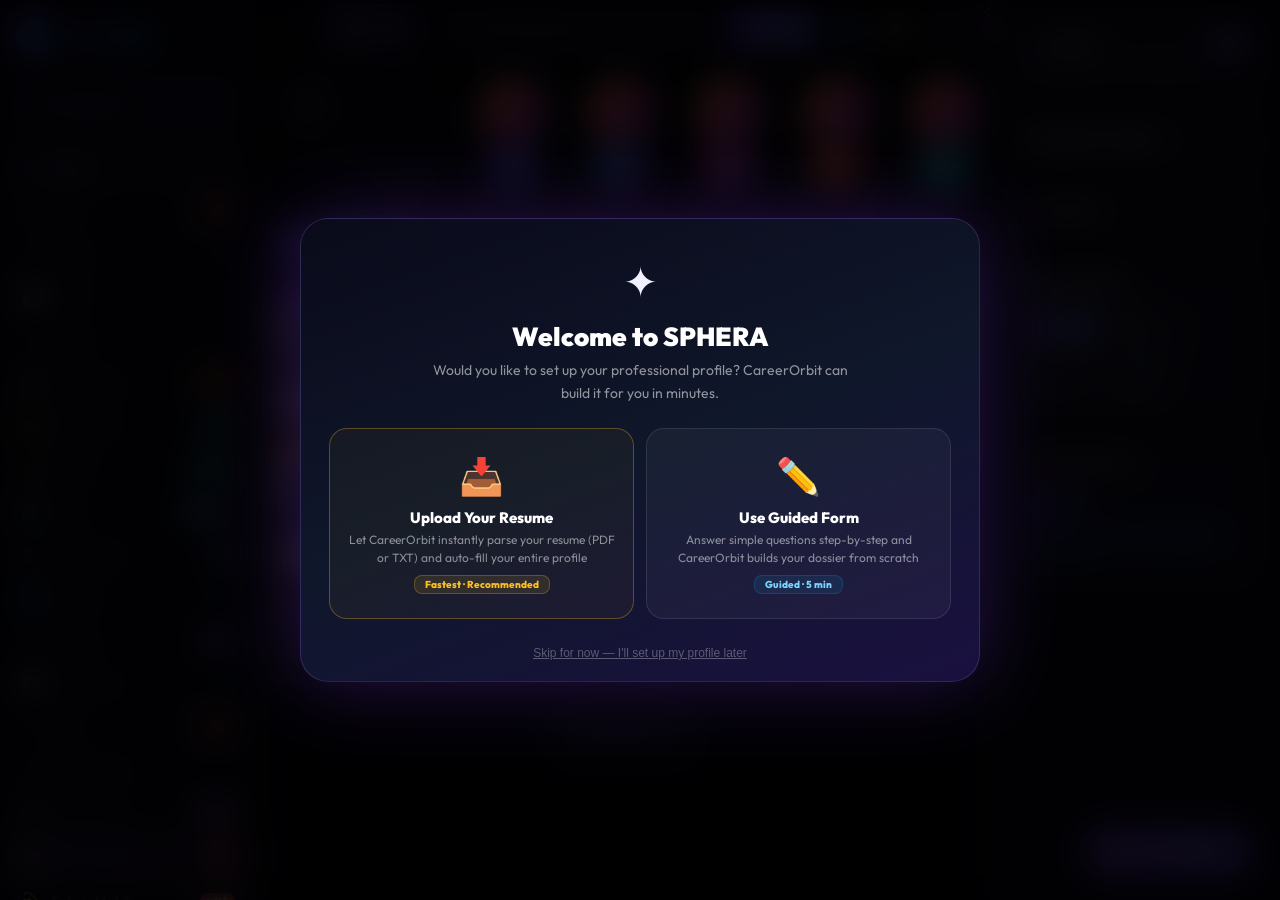
==== index.html @ 0cadcede "Initial commit: Sphera frontend (HTML/CSS/JS platform)" ====
<!DOCTYPE html>
<html lang="en">

<head>
  <meta charset="UTF-8" />
  <meta name="viewport" content="width=device-width,initial-scale=1.0,viewport-fit=cover" />
  <title>SPHERA — Your Universe of Connection</title>
  <meta name="description"
    content="SPHERA combines LinkedIn, Instagram, X, Facebook and TikTok into one premium social universe. Post. Connect. Pulse." />
  <meta name="theme-color" content="#6d28d9" />
  <meta name="apple-mobile-web-app-capable" content="yes" />
  <meta name="apple-mobile-web-app-status-bar-style" content="black-translucent" />
  <meta name="apple-mobile-web-app-title" content="SPHERA" />
  <link rel="manifest" href="manifest.json" />
  <link rel="preconnect" href="https://fonts.googleapis.com" />
  <link rel="preconnect" href="https://fonts.gstatic.com" crossorigin />
  <link href="https://fonts.googleapis.com/css2?family=Outfit:wght@300;400;500;600;700;800;900&display=swap"
    rel="stylesheet" />
  <link rel="stylesheet" href="style.css?v=45" />
  <!-- PDF.js for resume parsing -->
  <script src="https://cdnjs.cloudflare.com/ajax/libs/pdf.js/3.11.174/pdf.min.js"></script>
</head>

<body>

  <!-- ══════════════════════════════════════════════════════════
     FIRST-LOGIN ONBOARDING PROMPT
     Shown once to new users — asks if they want to create profile
  ══════════════════════════════════════════════════════════ -->
  <div id="obOverlay" style="display:none">
    <div class="ob-modal">
      <div class="ob-hero">
        <div class="ob-logo">✦</div>
        <div class="ob-title">Welcome to SPHERA</div>
        <div class="ob-sub">Would you like to set up your professional profile? CareerOrbit can build it for you in
          minutes.</div>
      </div>
      <div class="ob-choices">
        <!-- Option A: Upload Resume -->
        <div class="ob-choice-card featured" onclick="obChooseUpload()">
          <div class="ob-choice-icon">📥</div>
          <div class="ob-choice-title">Upload Your Resume</div>
          <div class="ob-choice-sub">Let CareerOrbit instantly parse your resume (PDF or TXT) and auto-fill your entire
            profile</div>
          <div class="ob-choice-tag"
            style="background:rgba(251,191,36,.1);color:#fbbf24;border:1px solid rgba(251,191,36,.25)">Fastest ·
            Recommended</div>
        </div>
        <!-- Option B: Fill Form -->
        <div class="ob-choice-card" onclick="obChooseForm()">
          <div class="ob-choice-icon">✏️</div>
          <div class="ob-choice-title">Use Guided Form</div>
          <div class="ob-choice-sub">Answer simple questions step-by-step and CareerOrbit builds your dossier from
            scratch</div>
          <div class="ob-choice-tag"
            style="background:rgba(14,165,233,.1);color:#7dd3fc;border:1px solid rgba(14,165,233,.2)">Guided · 5 min
          </div>
        </div>
      </div>
      <div class="ob-skip">
        <button class="ob-skip-btn" onclick="obSkip()">Skip for now — I'll set up my profile later</button>
      </div>
    </div>
  </div>

  <!-- ══════════════════════════════════════════════════════════
     CAREERORBIT PROFILE BUILDER WIZARD  (6-step guided form)
  ══════════════════════════════════════════════════════════ -->
  <div id="pbwOverlay" class="sp-overlay" onclick="if(event.target===this)closePBW()" style="display:none"></div>
  <div id="pbwModal" class="w6-modal pbw-modal" style="display:none">
    <div class="sp-header">
      <div class="sp-header-left">
        <span class="sp-logo">✦ CareerOrbit Profile Builder</span>
      </div>
      <button class="ql-close" onclick="confirmClosePBW()">✕</button>
    </div>

    <!-- Progress Bar -->
    <div class="pbw-step-bar" id="pbwStepBar">
      <div class="pbw-step-dot active" id="pbwDot0">1</div>
      <div class="pbw-connector" id="pbwCon0"></div>
      <div class="pbw-step-dot" id="pbwDot1">2</div>
      <div class="pbw-connector" id="pbwCon1"></div>
      <div class="pbw-step-dot" id="pbwDot2">3</div>
      <div class="pbw-connector" id="pbwCon2"></div>
      <div class="pbw-step-dot" id="pbwDot3">4</div>
      <div class="pbw-connector" id="pbwCon3"></div>
      <div class="pbw-step-dot" id="pbwDot4">5</div>
      <div class="pbw-connector" id="pbwCon4"></div>
      <div class="pbw-step-dot" id="pbwDot5">6</div>
    </div>

    <div class="sp-body pbw-body">

      <!-- ─ STEP 1: Identity ─ -->
      <div class="pbw-page active-pbw" id="pbwPage0">
        <div class="pbw-page-title">👤 Who are you?</div>
        <div class="pbw-page-sub">Let's start with the basics. This will become the top of your Sphera Dossier.</div>
        <div class="w6-form-group"><label>Full Name *</label><input class="w6-input" id="pbw_name"
            placeholder="e.g. Kwesi Asiedu" /></div>
        <div class="w6-form-group"><label>Professional Headline *</label><input class="w6-input" id="pbw_headline"
            placeholder="e.g. Senior Information Systems Security Engineer" /></div>
        <div class="w6-form-group"><label>Current Employer / Organisation</label><input class="w6-input"
            id="pbw_employer" placeholder="e.g. Open Systems Technology (OST)" /></div>
        <div style="display:grid;grid-template-columns:1fr 1fr;gap:10px">
          <div class="w6-form-group"><label>City, State</label><input class="w6-input" id="pbw_location"
              placeholder="e.g. Laurel, MD" /></div>
          <div class="w6-form-group"><label>Country</label><input class="w6-input" id="pbw_country"
              placeholder="e.g. United States" value="United States" /></div>
        </div>
        <div class="w6-form-group"><label>Security Clearance (if applicable)</label>
          <select class="w6-select" id="pbw_clearance">
            <option value="">None / Not Applicable</option>
            <option value="Public Trust">Public Trust</option>
            <option value="Secret">Secret</option>
            <option value="Top Secret">Top Secret</option>
            <option value="Top Secret / SCI">Top Secret / SCI</option>
            <option value="TS/SCI with Poly">TS/SCI with Full Scope Polygraph</option>
            <option value="TS/SCI Active Poly">TS/SCI Active Polygraph</option>
          </select>
        </div>
        <div class="w6-form-group"><label>Open to Work?</label>
          <div style="display:flex;gap:10px;flex-wrap:wrap;margin-top:4px" id="pbwOTWRow">
            <button class="bio-tone-btn active-tone" onclick="togglePBWOTW(this,true)">✔ Yes — Open to Work</button>
            <button class="bio-tone-btn" onclick="togglePBWOTW(this,false)">Not currently looking</button>
          </div>
        </div>
        <div class="w6-form-group" id="pbwOTWRoles" style="display:block">
          <label>Target Roles (comma-separated)</label>
          <input class="w6-input" id="pbw_otw_roles" placeholder="e.g. ISSE, Penetration Tester, Cloud Architect" />
        </div>
      </div>

      <!-- ─ STEP 2: About / Bio ─ -->
      <div class="pbw-page" id="pbwPage1">
        <div class="pbw-page-title">📝 About You</div>
        <div class="pbw-page-sub">Write a short professional summary. Don't worry — CareerOrbit can generate one for you
          too.</div>
        <div class="w6-form-group">
          <label>Professional Summary</label>
          <textarea class="w6-textarea" id="pbw_bio" rows="6"
            placeholder="Describe your background, expertise, and what makes you unique as a professional..."></textarea>
        </div>
        <button class="sd-prem-btn" onclick="pbwAutoGenerateBio()" style="margin-bottom:16px">✨ Auto-Generate Summary
          for Me</button>
        <div class="w6-form-group"><label>LinkedIn Profile URL (optional)</label><input class="w6-input"
            id="pbw_linkedin" placeholder="https://linkedin.com/in/your-profile" /></div>
        <div class="w6-form-group"><label>Personal / Portfolio Website (optional)</label><input class="w6-input"
            id="pbw_website" placeholder="https://yoursite.com" /></div>
      </div>

      <!-- ─ STEP 3: Experience ─ -->
      <div class="pbw-page" id="pbwPage2">
        <div class="pbw-page-title">🏛 Work Experience</div>
        <div class="pbw-page-sub">Add your most recent positions. You can add more from your profile later.</div>
        <div class="pbw-item-list" id="pbwExpItems"></div>
        <button class="pbw-add-item-btn" onclick="pbwAddExpItem()">＋ Add Position</button>
      </div>

      <!-- ─ STEP 4: Education ─ -->
      <div class="pbw-page" id="pbwPage3">
        <div class="pbw-page-title">🎓 Education</div>
        <div class="pbw-page-sub">Add your academic credentials.</div>
        <div class="pbw-item-list" id="pbwEduItems"></div>
        <button class="pbw-add-item-btn" onclick="pbwAddEduItem()">＋ Add Education</button>
      </div>

      <!-- ─ STEP 5: Certifications & Skills ─ -->
      <div class="pbw-page" id="pbwPage4">
        <div class="pbw-page-title">🏅 Certifications &amp; Skills</div>
        <div class="pbw-page-sub">Add your professional certifications and key skills.</div>
        <div class="w6-form-group">
          <label>Certifications (one per line)</label>
          <textarea class="w6-textarea" id="pbw_certs" rows="4"
            placeholder="CISSP&#10;OSCP&#10;AWS Certified Solutions Architect&#10;CompTIA Security+"></textarea>
        </div>
        <div class="w6-form-group"><label>Skills</label>
          <div class="pbw-skill-tags" id="pbwSkillTags"></div>
          <div class="pbw-skill-input-row">
            <input class="w6-input" id="pbwSkillInput" placeholder="Type a skill and press Enter or +"
              onkeydown="if(event.key==='Enter')pbwAddSkill()" />
            <button class="sd-prem-btn" onclick="pbwAddSkill()">＋</button>
          </div>
        </div>
        <div class="w6-form-group"><label>Top Skill (your strongest)</label><input class="w6-input" id="pbw_topskill"
            placeholder="e.g. Penetration Testing" /></div>
      </div>

      <!-- ─ STEP 6: Review & Build ─ -->
      <div class="pbw-page" id="pbwPage5">
        <div class="pbw-page-title">✦ Review &amp; Build Your Dossier</div>
        <div class="pbw-page-sub">Everything looks great! Here's a summary of what CareerOrbit will build for you.</div>
        <div id="pbwReviewSummary" class="prem-output-box" style="margin-bottom:20px"></div>
        <div
          style="background:rgba(74,222,128,.06);border:1px solid rgba(74,222,128,.2);border-radius:14px;padding:16px;margin-bottom:16px">
          <div style="font-size:13px;font-weight:700;color:#4ade80;margin-bottom:4px">🎉 Your Sphera Dossier is ready to
            go!</div>
          <div style="font-size:12px;color:rgba(255,255,255,.55)">Click Build below to apply everything to your profile.
            You can always edit individual sections afterwards.</div>
        </div>
      </div>

      <!-- Nav row -->
      <div class="pbw-nav-row">
        <button class="sd-btn-secondary" id="pbwBackBtn" onclick="pbwBack()" style="display:none">← Back</button>
        <span class="pbw-progress-text" id="pbwProgressText">Step 1 of 6</span>
        <button class="w6-run-btn" id="pbwNextBtn" onclick="pbwNext()">Continue →</button>
      </div>

    </div>
  </div>

  <!-- Mobile hamburger -->

  <button class="mob-menu-btn" id="mobMenuBtn" onclick="toggleMobileSidebar()" aria-label="Menu">☰</button>

  <!-- ── Sidebar backdrop ── -->
  <div class="sidebar-backdrop" id="sidebarBackdrop" onclick="closeMobileSidebar()"></div>

  <!-- ── Mobile bottom nav ── -->
  <nav class="mob-nav-bar" id="mobNavBar">
    <button class="mob-nav-item active" id="mnHome" onclick="setView('feed');setMobActive('mnHome')">
      <span class="mob-icon">⊞</span>Home
    </button>
    <button class="mob-nav-item" id="mnChat" onclick="setView('chat');setMobActive('mnChat')">
      <span class="mob-icon">💬</span>Chat
    </button>
    <button class="mob-nav-item" id="mnReels" onclick="setView('reels');setMobActive('mnReels')">
      <span class="mob-icon">▶</span>Reels
    </button>
    <button class="mob-nav-item" id="mnNotif" onclick="setView('notifications');setMobActive('mnNotif')">
      <span class="mob-icon">🔔</span>Alerts
    </button>
    <button class="mob-nav-item" id="mnProfile" onclick="openOwnProfile();setMobActive('mnProfile')">
      <span class="mob-icon">◯</span>Profile
    </button>
  </nav>

  <!-- =============================================
     SHELL: LEFT SIDEBAR + MAIN + RIGHT PANELS
============================================= -->
  <div class="app-shell" id="appShell">

    <!-- ===== LEFT SIDEBAR ===== -->
    <aside class="left-sidebar" id="leftSidebar">
      <div class="ls-brand">
        <div class="brand-orb">◎</div>
        <span class="brand-name">SPHERA</span>
      </div>

      <nav class="ls-nav">
        <button class="lnav lnav-profile-pin" data-view="profile" id="navProfile" onclick="openOwnProfile()">
          <span class="lnav-icon">◯</span><span>My Profile</span>
        </button>
        <div class="ls-divider" style="margin:4px 0"></div>
        <button class="lnav active-lnav" data-view="feed" id="navFeed">
          <span class="lnav-icon">⊞</span><span>Home</span>
        </button>
        <button class="lnav" data-view="reels" id="navReels">
          <span class="lnav-icon">▶</span><span>Reels</span>
          <span class="nav-badge live">HOT</span>
        </button>

        <button class="lnav" data-view="groups" id="navGroups">
          <span class="lnav-icon">◈</span><span>Groups</span>
          <span class="nav-count">3</span>
        </button>
        <button class="lnav" data-view="events" id="navEvents">
          <span class="lnav-icon">📅</span><span>Events</span>
        </button>
        <button class="lnav" data-view="marketplace" id="navMarket">
          <span class="lnav-icon">✦</span><span>Bazaar</span>
        </button>
        <button class="lnav" data-view="careerorbit" id="navCareer">
          <span class="lnav-icon">🚀</span><span>CareerOrbit</span>
          <span class="nav-badge" style="background:linear-gradient(135deg,#d97706,#dc2626)">JOBS</span>
        </button>
        <button class="lnav" data-view="network" id="navConnections">
          <span class="lnav-icon">🤝</span><span>Connections</span>
          <span class="nav-badge" style="background:linear-gradient(135deg,#0ea5e9,#059669)">PRO</span>
        </button>
        <button class="lnav" data-view="elevate" id="navElevate">
          <span class="lnav-icon">⚡</span><span>Elevate</span>
          <span class="nav-badge" style="background:linear-gradient(135deg,#059669,#0ea5e9)">LEARN</span>
        </button>
        <button class="lnav" data-view="nexus" id="navNexus">
          <span class="lnav-icon">🌊</span><span>Nexus</span>
          <span class="nav-badge" style="background:linear-gradient(135deg,#0ea5e9,#6d28d9)">GLOBAL</span>
        </button>
        <button class="lnav" data-view="watch" id="navWatch">
          <span class="lnav-icon">🎥</span><span>SphereVision</span>
          <span class="nav-badge" style="background:linear-gradient(135deg,#7c3aed,#0ea5e9)">TV</span>
        </button>
        <button class="lnav" data-view="network" id="navNetwork">
          <span class="lnav-icon">🌐</span><span>Orbiters</span>
          <span class="nav-count">12</span>
        </button>
        <button class="lnav" data-view="discover" id="navDiscover">
          <span class="lnav-icon">◉</span><span>Discover</span>
          <span class="nav-badge">NEW</span>
        </button>
        <button class="lnav" data-view="messages" id="navMessages">
          <span class="lnav-icon">💬</span><span>SpheraChat</span>
          <span class="nav-count">5</span>
        </button>
        <button class="lnav" data-view="pulse" id="navPulse">
          <span class="lnav-icon">⟳</span><span>Pulse</span>
          <span class="nav-badge live">LIVE</span>
        </button>
        <button class="lnav" data-view="timecapsule" id="navCapsule">
          <span class="lnav-icon">⧗</span><span>Time Capsule</span>
        </button>

        <button class="lnav" data-view="videostudio" id="navVideoStudio">
          <span class="lnav-icon">🎬</span><span>Video Studio</span>
          <span class="nav-badge" style="background:linear-gradient(135deg,#7c3aed,#ec4899)">NEW</span>
        </button>
        <button class="lnav" id="navVideoCreator" onclick="spheraVideoCreator()"
          style="background:linear-gradient(135deg,rgba(124,58,237,0.15),rgba(236,72,153,0.15));border:1px solid rgba(124,58,237,0.3)">
          <span class="lnav-icon">🎞️</span><span>Video Creator</span>
          <span class="nav-badge" style="background:linear-gradient(135deg,#ec4899,#f97316)">AI</span>
        </button>

        <button class="lnav" data-view="linkedup" id="navLinkedUp">
          <span class="lnav-icon">💫</span><span>SpheraMatch</span>
          <span class="nav-badge" style="background:linear-gradient(135deg,#ec4899,#f97316)">HOT</span>
        </button>

        <!-- ─── NEW FEATURE TABS ──────────────────────────── -->
        <div class="ls-divider" style="margin:6px 0 4px"></div>
        <p class="ls-section-label" style="font-size:9px;opacity:.5;padding:0 12px;margin:2px 0 4px">DISCOVER MORE</p>
        <button class="lnav" data-view="stories" id="navStories">
          <span class="lnav-icon">◎</span><span>Stories</span>
          <span class="nav-badge" style="background:linear-gradient(135deg,#f59e0b,#ec4899)">NEW</span>
        </button>
        <button class="lnav" data-view="live" id="navLive">
          <span class="lnav-icon">🔴</span><span>Go Live</span>
          <span class="nav-badge live">LIVE</span>
        </button>
        <button class="lnav" data-view="spaces" id="navSpaces">
          <span class="lnav-icon">🎙</span><span>Spaces</span>
        </button>
        <button class="lnav" data-view="creatorstudio" id="navCreator">
          <span class="lnav-icon">📊</span><span>Creator Studio</span>
        </button>
        <button class="lnav" data-view="spherapay" id="navPay">
          <span class="lnav-icon">💳</span><span>Sphera Pay</span>
        </button>
        <button class="lnav" data-view="local" id="navLocal">
          <span class="lnav-icon">📍</span><span>Local</span>
        </button>
        <button class="lnav" data-view="bookclub" id="navBooks">
          <span class="lnav-icon">📚</span><span>Book Club</span>
        </button>
        <button class="lnav" data-view="recipehub" id="navRecipes">
          <span class="lnav-icon">🍽</span><span>Recipe Hub</span>
        </button>
        <button class="lnav" data-view="fitness" id="navFitness">
          <span class="lnav-icon">💪</span><span>Fitness</span>
        </button>
        <button class="lnav" data-view="aimatch" id="navAIMatch">
          <span class="lnav-icon">🤖</span><span>AI Match 2.0</span>
          <span class="nav-badge" style="background:linear-gradient(135deg,#7c3aed,#0ea5e9)">AI</span>
        </button>
        <button class="lnav" data-view="ainews" id="navAINews">
          <span class="lnav-icon">📡</span><span>AI News Anchor</span>
          <span class="nav-badge" style="background:linear-gradient(135deg,#7c3aed,#0ea5e9)">AI</span>
        </button>

        <!-- SpheraReel Integration -->
        <div class="ls-divider" style="margin:6px 0 4px"></div>
        <button class="lnav" id="navInVideo" onclick="window.open('https://invideo.io','_blank')"
          style="background:linear-gradient(135deg,rgba(124,58,237,0.15),rgba(14,165,233,0.15));border:1px solid rgba(124,58,237,0.4);border-radius:10px;margin:2px 8px;">
          <span class="lnav-icon"
            style="width:22px;height:22px;border-radius:6px;overflow:hidden;display:flex;align-items:center;justify-content:center;padding:0">
            <img src="spherareel-icon.png" alt="SpheraReel"
              style="width:22px;height:22px;object-fit:cover;border-radius:5px" />
          </span>
          <span style="font-weight:600">SpheraReel</span>
          <span class="nav-badge" style="background:linear-gradient(135deg,#7c3aed,#0ea5e9);font-size:8px">AI</span>
        </button>
      </nav>

      <div class="ls-divider"></div>

      <div class="ls-channels">
        <p class="ls-section-label">YOUR CHANNELS</p>
        <div class="channel-item">
          <span class="ch-dot ch-professional"></span>
          <span>Professional</span>
        </div>
        <div class="channel-item">
          <span class="ch-dot ch-creative"></span>
          <span>Creative</span>
        </div>
        <div class="channel-item">
          <span class="ch-dot ch-personal"></span>
          <span>Personal</span>
        </div>
        <div class="channel-item">
          <span class="ch-dot ch-business"></span>
          <span>Business</span>
        </div>
        <button class="add-channel-btn">+ Add Channel</button>
      </div>

      <div class="ls-divider"></div>

      <div class="ls-cross-post">
        <p class="ls-section-label">CROSS-POST TO</p>
        <div class="cp-toggles">
          <label class="cp-toggle"><input type="checkbox" checked /><span class="cp-dot cp-ig"></span>Instagram</label>
          <label class="cp-toggle"><input type="checkbox" checked /><span class="cp-dot cp-li"></span>LinkedIn</label>
          <label class="cp-toggle"><input type="checkbox" /><span class="cp-dot cp-x"></span>X</label>
          <label class="cp-toggle"><input type="checkbox" /><span class="cp-dot cp-fb"></span>Facebook</label>
          <label class="cp-toggle"><input type="checkbox" /><span class="cp-dot cp-tt"></span>TikTok</label>
        </div>
      </div>

      <div class="ls-user-card">
        <img src="avatar.png" class="lsu-avatar" alt="User" />
        <div class="lsu-info">
          <p class="lsu-name">Kwesi Asiedu</p>
          <p class="lsu-handle">@kwesi · <span class="sphera-score">⚡ 847</span></p>
        </div>
        <div class="lsu-menu">⋮</div>
      </div>

      <div class="ls-divider" style="margin:0"></div>
    </aside>

    <!-- ===== MAIN CONTENT AREA ===== -->
    <main class="main-content" id="mainContent">

      <!-- TOP NAV -->
      <header class="top-nav" id="topNav">
        <div class="tn-left">
          <button class="tn-toggle-sidebar" id="sidebarToggle">☰</button>
          <button class="tn-launchpad-btn" id="launchpadBtn" onclick="openLaunchpad()" title="Launchpad — All Apps">
            <span class="lp-btn-icon">⊞</span>
            <span class="lp-btn-label">Apps</span>
          </button>
          <div class="tn-search">
            <span class="tn-search-icon">⌕</span>
            <input type="text" id="globalSearch" class="tn-search-input"
              placeholder="Search people, posts, topics, anything…" />
            <kbd class="search-kbd">⌘K</kbd>
          </div>
        </div>
        <div class="tn-actions">
          <button class="tn-action-btn" id="createPostBtn" title="Create Post">
            <span>+</span> Create
          </button>
          <button class="tn-icon-btn" title="Friend Requests" id="friendReqBtn">
            👥<span class="notif-dot" id="friendReqDot"></span>
          </button>
          <button class="tn-icon-btn" id="notifBtn" title="Notifications">
            🔔<span class="notif-dot"></span>
          </button>
          <button class="tn-icon-btn" title="Settings" id="settingsBtn">⚙</button>
          <!-- Notification panel -->
          <div class="notif-panel hidden" id="notifPanel">
            <div class="np-header"><span class="np-title">Notifications</span><button class="np-markall"
                id="markAllRead">Mark all read</button></div>
            <div class="np-list" id="npList"></div>
          </div>
          <!-- Friend request panel -->
          <div class="friend-req-panel hidden" id="friendReqPanel">
            <div class="np-header"><span class="np-title">Friend Requests</span></div>
            <div class="np-list" id="frqList"></div>
          </div>
          <!-- Me Dropdown (LinkedIn-style) -->
          <div class="me-menu-wrap" id="meManuWrap">
            <button class="me-btn" id="meBtn" onclick="toggleMeMenu()" title="Your profile & account">
              <div class="me-avatar-ring">
                <div class="me-avatar" id="meAvatarEl">?</div>
              </div>
              <span class="me-chevron">▾</span>
            </button>
            <!-- Dropdown card -->
            <div class="me-dropdown" id="meDropdown">
              <!-- User card at top -->
              <div class="me-card" id="meCard" onclick="openOwnProfile()">
                <div class="me-card-avatar" id="meCardAvatar">?</div>
                <div class="me-card-info">
                  <div class="me-card-name" id="meCardName">Kwesi Asiedu</div>
                  <div class="me-card-username" id="meCardUsername">@kwesi</div>
                </div>
              </div>
              <button class="me-view-profile-btn" onclick="openOwnProfile()">View Profile</button>
              <div class="me-divider"></div>
              <div class="me-section-label">Account</div>
              <button class="me-item" onclick="openSettings(); closeMeMenu()">⚙️ Settings &amp; Privacy</button>
              <button class="me-item" onclick="openNotifPanel(); closeMeMenu()">🔔 Notifications</button>
              <button class="me-item" onclick="showHelp(); closeMeMenu()">❓ Help Center</button>
              <div class="me-divider"></div>
              <div class="me-section-label">Manage</div>
              <button class="me-item" onclick="openOwnProfile(); closeMeMenu()">👤 My Posts &amp; Activity</button>
              <button class="me-item" onclick="showPage('linkedup'); closeMeMenu()">💫 SpheraMatch</button>
              <div class="me-divider"></div>
              <button class="me-signout-btn" onclick="handleSignOut()">Sign Out</button>
            </div>
          </div>

        </div>
      </header>

      <!-- PAGE: FEED -->
      <div class="page active-page" id="pageFeed">

        <!-- Stories bar -->
        <div class="stories-bar" id="storiesBar">
          <div class="story-add-card" id="addStoryBtn">
            <div class="story-plus">+</div>
            <p class="story-label">Add Story</p>
          </div>
          <div class="story-card" data-story="0">
            <img src="post1.png" class="story-bg" alt="" />
            <div class="story-ring story-ring-unseen"></div>
            <img src="avatar.png" class="story-avatar" alt="" />
            <p class="story-username">You</p>
          </div>
          <div class="story-card" data-story="1">
            <img src="post2.png" class="story-bg" alt="" />
            <div class="story-ring"></div>
            <div class="story-avatar-grad">A</div>
            <p class="story-username">Alex</p>
          </div>
          <div class="story-card" data-story="2">
            <img src="post3.png" class="story-bg" alt="" />
            <div class="story-ring"></div>
            <div class="story-avatar-grad sg2">J</div>
            <p class="story-username">Jordan</p>
          </div>
          <div class="story-card" data-story="3">
            <img src="post2.png" class="story-bg" alt="" style="filter:hue-rotate(60deg)" />
            <div class="story-ring"></div>
            <div class="story-avatar-grad sg3">M</div>
            <p class="story-username">Maya</p>
          </div>
          <div class="story-card" data-story="4">
            <img src="post1.png" class="story-bg" alt="" style="filter:saturate(2) hue-rotate(180deg)" />
            <div class="story-ring"></div>
            <div class="story-avatar-grad sg4">R</div>
            <p class="story-username">Riley</p>
          </div>
          <div class="story-card" data-story="5">
            <img src="post3.png" class="story-bg" alt="" style="filter:grayscale(0.5)" />
            <div class="story-ring"></div>
            <div class="story-avatar-grad sg5">S</div>
            <p class="story-username">Sam</p>
          </div>
        </div>

        <!-- Category pills (CapCut Pro-style) -->
        <div class="category-bar" id="categoryBar">
          <div class="cat-pills-wrap" id="catPillsWrap">
            <button class="cat-pill active-pill" data-cat="foryou">For You</button>
            <button class="cat-pill" data-cat="pro">Pro ✦</button>
            <button class="cat-pill" data-cat="trending">Trending 🔥</button>
            <button class="cat-pill" data-cat="dailylife">Daily Life</button>
            <button class="cat-pill" data-cat="business">Business</button>
            <button class="cat-pill" data-cat="creative">Creative</button>
            <button class="cat-pill" data-cat="lifestyle">Lifestyle</button>
            <button class="cat-pill" data-cat="tech">Tech</button>
            <button class="cat-pill" data-cat="selfie">Selfie</button>
            <button class="cat-pill" data-cat="sports">Sports</button>
            <button class="cat-pill" data-cat="fashion">Fashion</button>
            <button class="cat-pill" data-cat="food">Food</button>
            <button class="cat-pill" data-cat="travel">Travel</button>
            <button class="cat-pill" data-cat="music">Music 🎵</button>
            <button class="cat-pill" data-cat="ai">AI ✦</button>
          </div>
        </div>

        <!-- Content Grid (CapCut masonry style) -->
        <div class="content-grid" id="contentGrid">
          <!-- injected by JS -->
        </div>

        <!-- CapCut-style infinite auto-scrolling marquee strip -->
        <div class="marquee-section">
          <div class="marquee-label">🔥 Trending on SPHERA — <span>See all</span></div>
          <!-- Row 1: scrolls left -->
          <div class="marquee-outer">
            <div class="marquee-track" id="marqueeRow1">
              <!-- injected by JS -->
            </div>
          </div>
          <!-- Row 2: scrolls right (reverse) -->
          <div class="marquee-outer">
            <div class="marquee-track marquee-reverse" id="marqueeRow2">
              <!-- injected by JS -->
            </div>
          </div>
        </div>

        <!-- Load more -->
        <div class="load-more-wrap">
          <button class="load-more-btn" id="loadMoreBtn">Load More ↓</button>
        </div>
      </div>

      <!-- PAGE: NEXUS — SPHERA's Global Broadcast Platform -->
      <div class="page" id="pageNexus">
        <div class="nx-shell">
          <!-- LEFT NAV -->
          <nav class="nx-leftnav">
            <div class="nx-brand">
              <span class="nx-brand-icon">🌊</span>
              <div>
                <div class="nx-brand-name">Nexus</div>
                <div class="nx-brand-tagline">by SPHERA</div>
              </div>
            </div>
            <button class="nx-navitem active-nxi" data-nxtab="home" id="nxNavHome">
              <span class="nx-nav-icon">⌂</span><span>Home</span>
            </button>
            <button class="nx-navitem" data-nxtab="explore" id="nxNavExplore">
              <span class="nx-nav-icon">◎</span><span>Explore</span>
            </button>
            <button class="nx-navitem" data-nxtab="nexalerts" id="nxNavAlerts">
              <span class="nx-nav-icon">🔔</span><span>NexAlerts</span>
              <span class="nx-nav-badge">7</span>
            </button>
            <button class="nx-navitem" data-nxtab="channels" id="nxNavChannels">
              <span class="nx-nav-icon">≡</span><span>Channels</span>
            </button>
            <button class="nx-navitem" data-nxtab="sparks" id="nxNavSparks">
              <span class="nx-nav-icon">💎</span><span>My Sparks</span>
            </button>
            <button class="nx-navitem" data-nxtab="bookmarks" id="nxNavBookmarks">
              <span class="nx-nav-icon">⊡</span><span>Bookmarks</span>
            </button>
            <button class="nx-navitem" data-nxtab="spherespaces" id="nxNavSpaces">
              <span class="nx-nav-icon">🎙</span><span>SphereSpaces</span>
            </button>
            <button class="nx-navitem" data-nxtab="communities" id="nxNavCommunities">
              <span class="nx-nav-icon">◈</span><span>Communities</span>
            </button>
            <button class="nx-navitem" onclick="showPage('groups')" id="nxNavSpheres">
              <span class="nx-nav-icon">🔮</span><span>Spheres</span>
            </button>
            <button class="nx-navitem" onclick="showPage('network')" id="nxNavOrbiters">
              <span class="nx-nav-icon">🌐</span><span>Orbiters</span>
              <span class="nx-nav-badge">12</span>
            </button>
            <button class="nx-navitem" data-nxtab="nxprofile" id="nxNavProfile">
              <span class="nx-nav-icon">◯</span><span>Profile</span>
            </button>
            <button class="nx-transmit-btn" id="nxTransmitOpen">
              ✦ Transmit
            </button>
            <div class="nx-user-row" id="nxUserRow">
              <div class="nx-user-av">Y</div>
              <div class="nx-user-info">
                <div class="nx-user-name">Yaw Asiedu <span class="nx-verified">✦</span></div>
                <div class="nx-user-handle">@yasiedudanquah</div>
              </div>
              <div class="nx-pro-badge">PRO</div>
            </div>
          </nav>

          <!-- MAIN FEED AREA -->
          <main class="nx-main">

            <!-- HOME TAB -->
            <div class="nx-tab-panel active-nxp" id="nxPanelHome">
              <div class="nx-feed-header">
                <div class="nx-feed-tabs">
                  <button class="nx-ftab active-nxft" id="nxFtForYou">For You</button>
                  <button class="nx-ftab" id="nxFtFollowing">Following</button>
                  <button class="nx-ftab" id="nxFtTrending">🔥 Trending</button>
                </div>
                <button class="nx-settings-btn" title="Feed settings">⊙</button>
              </div>

              <!-- Compose Quick Bar -->
              <div class="nx-compose-bar" id="nxQuickCompose">
                <div class="nx-compose-av">Y</div>
                <input class="nx-compose-input" placeholder="What's transmitting across your universe?"
                  id="nxQuickInput" readonly />
                <div class="nx-compose-media-btns">
                  <button class="nx-qm-btn" title="Image">🖼</button>
                  <button class="nx-qm-btn" title="Video" id="nxQmVideo" onclick="spheraVideoCreator()">🎬</button>
                  <button class="nx-qm-btn" title="GIF">GIF</button>
                  <button class="nx-qm-btn" title="Poll">📊</button>
                </div>
                <button class="nx-qtransmit-btn" id="nxQuickTransmit">Transmit</button>
              </div>

              <!-- Feed -->
              <div id="nxFeed"></div>
            </div>

            <!-- EXPLORE TAB -->
            <div class="nx-tab-panel" id="nxPanelExplore">
              <div class="nx-feed-header">
                <h2 style="font-size:18px;font-weight:800">Explore Nexus</h2>
              </div>
              <div class="nx-explore-search">
                <input class="nx-search-input" placeholder="Search Nexus…" id="nxSearchInput" />
                <button class="nx-search-btn">⌕</button>
              </div>
              <div class="nx-explore-tabs">
                <button class="nx-etab active-nxet">Trending</button>
                <button class="nx-etab">News</button>
                <button class="nx-etab">People</button>
                <button class="nx-etab">Media</button>
                <button class="nx-etab">Tech</button>
              </div>
              <div id="nxExploreContent"></div>
            </div>

            <!-- NEXALERTS TAB -->
            <div class="nx-tab-panel" id="nxPanelAlerts">
              <div class="nx-feed-header">
                <h2 style="font-size:18px;font-weight:800">NexAlerts</h2>
                <button class="nx-settings-btn">Mark all read</button>
              </div>
              <div class="nx-notif-tabs">
                <button class="nx-ntab active-nxnt">All</button>
                <button class="nx-ntab">Mentions</button>
                <button class="nx-ntab">Sparks</button>
                <button class="nx-ntab">Amplifies</button>
              </div>
              <div id="nxAlertsList"></div>
            </div>

            <!-- CHANNELS TAB -->
            <div class="nx-tab-panel" id="nxPanelChannels">
              <div class="nx-feed-header">
                <h2 style="font-size:18px;font-weight:800">Channels</h2>
              </div>
              <div id="nxChannelsList"></div>
            </div>

            <!-- BOOKMARKS TAB -->
            <div class="nx-tab-panel" id="nxPanelBookmarks">
              <div class="nx-feed-header">
                <h2 style="font-size:18px;font-weight:800">Bookmarks</h2>
                <button class="nx-settings-btn" style="color:#ef4444">Clear all</button>
              </div>
              <div id="nxBookmarksFeed"></div>
            </div>

            <!-- SPHERESPACES TAB -->
            <div class="nx-tab-panel" id="nxPanelSpaces">
              <div class="nx-spaces-hero">
                <div class="nx-spaces-title">🎙 SphereSpaces</div>
                <div class="nx-spaces-sub">Live audio rooms — talk, listen, connect globally</div>
                <button class="nx-transmit-btn"
                  style="margin:12px auto 0;display:flex;align-items:center;gap:6px;background:linear-gradient(135deg,#6d28d9,#0ea5e9)"
                  id="nxCreateSpace">+ Start a Space</button>
              </div>
              <div id="nxSpacesList"></div>
            </div>

            <!-- COMMUNITIES TAB -->
            <div class="nx-tab-panel" id="nxPanelCommunities">
              <div class="nx-feed-header">
                <h2 style="font-size:18px;font-weight:800">Communities</h2>
              </div>
              <div id="nxCommunitiesList"></div>
            </div>

            <!-- PROFILE TAB -->
            <div class="nx-tab-panel" id="nxPanelProfile">
              <div class="nx-profile-cover" style="background:linear-gradient(135deg,#0ea5e9,#6d28d9,#a78bfa)"></div>
              <div class="nx-profile-header">
                <div class="nx-profile-av-wrap">
                  <div class="nx-profile-av">Y</div>
                  <div class="nx-profile-av-ring"></div>
                  <div class="nx-pro-full-badge">PRO</div>
                </div>
                <div style="margin-left:auto;display:flex;gap:8px">
                  <button class="nx-pill-btn" style="border:1px solid var(--border)">⊙ Edit Profile</button>
                </div>
              </div>
              <div class="nx-profile-info">
                <div class="nx-profile-name">Yaw Asiedu-Danquah <span class="nx-verified">✦</span></div>
                <div class="nx-profile-handle">@yasiedudanquah · Nexus Pro</div>
                <div class="nx-profile-bio">Cybersecurity Engineer · Red Team Operator · Building the future of secure
                  systems. Accra → DC → Worldwide 🌍</div>
                <div class="nx-profile-meta">
                  <span>🌍 Washington DC, USA</span>
                  <span>🔗 sphera.io/yasiedu</span>
                  <span>📅 Joined Feb 2024</span>
                </div>
                <div class="nx-profile-stats">
                  <span><strong>1,247</strong> Following</span>
                  <span><strong>8,931</strong> Followers</span>
                  <span><strong>💎 48.2K</strong> Sparks received</span>
                </div>
              </div>
              <div class="nx-profile-tabs-row">
                <button class="nx-profile-tab active-nxpt">Transmissions</button>
                <button class="nx-profile-tab">Replies</button>
                <button class="nx-profile-tab">Media</button>
                <button class="nx-profile-tab">Sparks</button>
              </div>
              <div id="nxProfileFeed"></div>
            </div>

          </main>

          <!-- RIGHT SIDEBAR -->
          <aside class="nx-rightsidebar">
            <!-- Search -->
            <div class="nx-rs-search">
              <input class="nx-search-input" placeholder="Search Nexus…" />
              <span class="nx-rs-search-icon">⌕</span>
            </div>

            <!-- Trending -->
            <div class="nx-rs-card">
              <div class="nx-rs-card-title">🔥 Trending Now</div>
              <div id="nxTrendingList"></div>
              <button class="nx-rs-show-more">Show more</button>
            </div>

            <!-- Who to follow -->
            <div class="nx-rs-card">
              <div class="nx-rs-card-title">✨ Orbits to Follow</div>
              <div id="nxWhoToFollow"></div>
              <button class="nx-rs-show-more">Show more</button>
            </div>

            <!-- Pro upgrade -->
            <div class="nx-rs-pro-card">
              <div class="nx-pro-icon">✦</div>
              <div class="nx-pro-title">Upgrade to Nexus Pro</div>
              <div class="nx-pro-sub">400→4,000 char posts · Edit transmissions · Priority reach · Custom badge</div>
              <button class="nx-pro-btn">Get Nexus Pro</button>
            </div>

            <div class="nx-rs-footer">
              Nexus by SPHERA · Terms · Privacy · About · © 2026
            </div>
          </aside>
        </div>

        <!-- TRANSMIT MODAL -->
        <div class="nx-modal-overlay hidden" id="nxModal">
          <div class="nx-modal-card">
            <div class="nx-modal-header">
              <div class="nx-compose-av" style="width:44px;height:44px">Y</div>
              <div style="flex:1">
                <div class="nx-user-name">Yaw Asiedu-Danquah <span class="nx-verified">✦</span></div>
                <select class="nx-audience-sel">
                  <option>🌍 Everyone</option>
                  <option>👥 Followers</option>
                  <option>◈ Community</option>
                </select>
              </div>
              <button class="nx-modal-close" id="nxModalClose">✕</button>
            </div>
            <textarea class="nx-modal-textarea" id="nxModalText" placeholder="What's transmitting across your universe?"
              maxlength="400"></textarea>
            <!-- Video preview (shown when video selected) -->
            <div id="nxVideoPreviewWrap"
              style="display:none;margin:8px 0;position:relative;border-radius:12px;overflow:hidden;background:#000">
              <video id="nxVideoPreview" controls
                style="width:100%;max-height:280px;display:block;border-radius:12px"></video>
              <button id="nxVideoPreviewRemove"
                style="position:absolute;top:8px;right:8px;background:rgba(0,0,0,0.7);color:#fff;border:none;border-radius:50%;width:28px;height:28px;cursor:pointer;font-size:14px">✕</button>
            </div>
            <input type="file" id="nxVideoFileInput" accept="*/*" hidden>
            <div class="nx-modal-poll hidden" id="nxModalPoll">
              <div class="nx-poll-title">📊 Quick Poll</div>
              <input class="nx-poll-input" placeholder="Option A" value="Option A" />
              <input class="nx-poll-input" placeholder="Option B" value="Option B" />
              <div class="nx-poll-duration">Duration: <strong>24h</strong></div>
            </div>
            <div class="nx-modal-toolbar">
              <div class="nx-toolbar-actions">
                <button class="nx-toolbar-btn" title="Image" id="nxTbImage">🖼</button>
                <button class="nx-toolbar-btn" title="Video" id="nxTbVideo">🎬</button>
                <button class="nx-toolbar-btn" title="GIF">GIF</button>
                <button class="nx-toolbar-btn" title="Poll" id="nxPollToggle">📊</button>
                <button class="nx-toolbar-btn" title="Location">📍</button>
                <button class="nx-toolbar-btn" title="Emoji">😊</button>
                <button class="nx-toolbar-btn" title="Schedule">🗓</button>
              </div>
              <div style="display:flex;align-items:center;gap:10px">
                <div class="nx-char-wrap">
                  <svg class="nx-char-ring" viewBox="0 0 36 36">
                    <circle cx="18" cy="18" r="14" fill="none" stroke="rgba(255,255,255,0.1)" stroke-width="3" />
                    <circle cx="18" cy="18" r="14" fill="none" stroke="#0ea5e9" stroke-width="3"
                      stroke-dasharray="88 88" stroke-dashoffset="88" id="nxCharArc" stroke-linecap="round"
                      transform="rotate(-90 18 18)" />
                  </svg>
                  <span class="nx-char-count" id="nxCharCount">400</span>
                </div>
                <div style="width:1px;height:24px;background:var(--border)"></div>
                <button class="nx-transmit-btn" id="nxModalSend" style="padding:8px 20px;font-size:13px">✦
                  Transmit</button>
              </div>
            </div>
          </div>
        </div>
      </div>

      <!-- PAGE: DISCOVER -->
      <div class="page" id="pageDiscover">

        <div class="discover-hero">
          <h1 class="dh-title">Discover Your Universe</h1>
          <p class="dh-sub">Connect with minds that match yours, explore trending pulses, and find your orbit.</p>
          <div class="dh-search">
            <input type="text" class="big-search" placeholder="Search people, topics, hashtags..." />
            <button class="big-search-btn">Explore →</button>
          </div>
        </div>
        <div class="discover-grid" id="discoverGrid">
          <!-- injected by JS -->
        </div>
      </div>

      <!-- PAGE: NETWORK -->
      <div class="page" id="pageNetwork">
        <div class="network-header">
          <h2 class="page-title">Your Network</h2>
          <div class="network-stats">
            <div class="ns-stat"><span class="ns-num">2,841</span><span class="ns-label">Connections</span></div>
            <div class="ns-stat"><span class="ns-num">14.2K</span><span class="ns-label">Followers</span></div>
            <div class="ns-stat"><span class="ns-num">847</span><span class="ns-label">Following</span></div>
            <div class="ns-stat"><span class="ns-num">⚡ 94</span><span class="ns-label">Sphera Score</span></div>
          </div>
        </div>
        <p class="section-title-sm">People You May Know</p>
        <div class="people-grid" id="peopleGrid"><!-- injected --></div>
        <p class="section-title-sm" style="margin-top:28px">Suggested Communities</p>
        <div class="communities-grid" id="communitiesGrid"><!-- injected --></div>
      </div>

      <!-- PAGE: MESSAGES / SPHERECHAT -->
      <div class="page" id="pageMessages">
        <div class="sc-layout">

          <!-- ═══ LEFT: Conversation List ═══ -->
          <aside class="sc-left">
            <div class="sc-left-header">
              <span class="sc-brand">💬 SphereChat</span>
              <button class="sc-new-btn" id="scNewBtn" title="New conversation">✏</button>
            </div>

            <div class="sc-search-wrap">
              <span class="sc-search-icon">⌕</span>
              <input type="text" class="sc-search-input" id="scSearch" placeholder="Search conversations…" />
            </div>

            <div class="sc-tabs" id="scTabs">
              <button class="sc-tab active-sctab" data-sctab="all">All</button>
              <button class="sc-tab" data-sctab="unread"><span id="scUnreadBadge" class="sc-tab-badge"
                  style="display:none">0</span>Unread</button>
              <button class="sc-tab" data-sctab="groups">Groups</button>
              <button class="sc-tab" data-sctab="requests">Requests</button>
            </div>

            <div class="sc-convo-list" id="scConvoList"><!-- injected by JS --></div>
          </aside>

          <!-- ═══ CENTER: Chat Thread ═══ -->
          <main class="sc-center" id="scCenter">
            <div class="sc-empty-state" id="scEmptyState">
              <div class="sc-empty-orb">💬</div>
              <p class="sc-empty-title">Your Messages</p>
              <p class="sc-empty-sub">Send private messages to your connections and groups.</p>
              <button class="sc-start-btn" id="scStartBtn">Start a conversation</button>
            </div>
          </main>

          <!-- ═══ RIGHT: Contact Info Panel (hidden by default) ═══ -->
          <aside class="sc-right hidden" id="scRight">
            <div class="sc-right-inner" id="scRightInner">
              <!-- filled by JS -->
            </div>
          </aside>

        </div>

        <!-- ═══ Emoji Picker (floating) ═══ -->
        <div class="sc-emoji-picker hidden" id="scEmojiPicker">
          <div class="sc-emoji-grid" id="scEmojiGrid"><!-- injected --></div>
        </div>

        <!-- ═══ New Conversation Modal ═══ -->
        <div class="sc-modal-overlay hidden" id="scNewModal">
          <div class="sc-new-modal">
            <div class="sc-nmodal-header">
              <span style="font-weight:800;font-size:15px">New Message</span>
              <button class="sc-nmodal-close" id="scNewModalClose">✕</button>
            </div>
            <div class="sc-nmodal-search-wrap">
              <span class="sc-search-icon">⌕</span>
              <input type="text" class="sc-nmodal-search" id="scNewModalSearch" placeholder="Search name or @handle…" />
            </div>
            <div class="sc-nmodal-results" id="scNewModalResults"><!-- injected --></div>
          </div>
        </div>

      </div>

      <!-- PAGE: PULSE (Live/Beyond Feature) -->
      <div class="page" id="pagePulse">
        <div class="pulse-header">
          <div class="pulse-orb-wrap">
            <div class="pulse-orb"></div>
          </div>
          <h2 class="pulse-title">SPHERA Pulse</h2>
          <p class="pulse-sub">Real-time global conversation streams. See what's happening right now.</p>
        </div>
        <div class="pulse-streams" id="pulseStreams"><!-- injected --></div>
        <div class="pulse-globe-wrap">
          <div class="pulse-globe" id="pulseGlobe">
            <!-- animated dots -->
          </div>
          <p class="pg-caption">Live activity across the globe</p>
        </div>
      </div>

      <!-- PAGE: REELS -->
      <div class="page" id="pageReels">
        <div class="reels-container" id="reelsContainer">
          <!-- POST YOUR REEL prompt card (first slot) -->
          <div class="reel-card reel-upload-card" id="reelUploadCard"
            onclick="document.getElementById('reelVideoInput').click()">
            <div class="reel-upload-prompt">
              <div class="reel-upload-icon">🎬</div>
              <div class="reel-upload-text">Tap to add your Reel</div>
              <div class="reel-upload-sub">Vertical video · up to 90s</div>
            </div>
            <!-- Preview fills this once a video is chosen -->
            <video id="reelUploadPreview" class="reel-card-video" loop playsinline style="display:none"></video>
            <div class="reel-bottom" id="reelUploadMeta" style="display:none">
              <div class="reel-user-row">
                <div class="reel-avatar" id="reelUploadAvatar"
                  style="background:linear-gradient(135deg,#7c3aed,#ec4899);width:38px;height:38px;display:flex;align-items:center;justify-content:center;font-weight:700;color:#fff;font-size:16px">
                  Y</div>
                <span class="reel-username">You</span>
                <button class="reel-follow-btn" style="display:none"></button>
              </div>
              <div class="reel-caption">My Reel ✦</div>
            </div>
            <div class="reel-side-actions" id="reelUploadActions" style="display:none">
              <div class="rsa-btn" onclick="event.stopPropagation();showToast('❤ Liked!')">
                <div class="rsa-btn-icon">❤</div><span>0</span>
              </div>
              <div class="rsa-btn" onclick="event.stopPropagation();showToast('💬 Comments')">
                <div class="rsa-btn-icon">💬</div><span>0</span>
              </div>
              <div class="rsa-btn" onclick="event.stopPropagation();showToast('↗ Shared!')">
                <div class="rsa-btn-icon">↗</div><span>Share</span>
              </div>
            </div>
          </div>
          <!-- Reel cards injected by JS below -->
        </div>
        <!-- Hidden video file input for reels -->
        <input type="file" id="reelVideoInput" accept="video/*,image/*" style="display:none"
          onchange="handleReelVideoChange(this)">

        <!-- SpheraReel Create Reel FAB -->
        <button class="yt-connect-fab" id="inVideoFab" onclick="window.open('https://invideo.io','_blank')"
          title="Create a Reel with SpheraReel AI"
          style="background:linear-gradient(135deg,#7c3aed,#0ea5e9);bottom:160px;display:none">
          <img src="spherareel-icon.png" alt="SpheraReel"
            style="width:26px;height:26px;border-radius:6px;object-fit:cover" />
          <span class="yt-connect-label">SpheraReel</span>
        </button>

        <!-- YouTube Channel Connect FAB -->
        <button class="yt-connect-fab" id="ytConnectFab" onclick="openYTConnect()" title="Import from YouTube Channel">
          <span style="font-size:20px">▶</span>
          <span class="yt-connect-label">YouTube</span>
        </button>
        <button class="yt-connect-fab" id="demoReelFab" onclick="addDemoReels()"
          title="Add sample reels to test scrolling"
          style="background:linear-gradient(135deg,#7c3aed,#4f46e5);display:none;bottom:90px">
          <span style="font-size:18px">🎬</span>
          <span class="yt-connect-label">Test Reels</span>
        </button>

        <!-- YouTube Channel Connect Modal -->
        <div class="yt-channel-modal-overlay hidden" id="ytChannelModal">
          <div class="yt-channel-modal">
            <button class="yt-cm-close" onclick="closeYTConnect()">✕</button>
            <div class="yt-cm-header">
              <div class="yt-cm-logo">▶</div>
              <div>
                <div class="yt-cm-title">Connect YouTube Channel</div>
                <div class="yt-cm-sub">Import your public videos as Reels</div>
              </div>
            </div>

            <!-- Input -->
            <div class="yt-cm-input-wrap">
              <input type="text" id="ytChannelInput" class="yt-cm-input"
                placeholder="Channel @handle, URL, or playlist URL  (music.youtube.com OK too)"
                onkeydown="if(event.key==='Enter') loadYTChannel()" />
              <button class="yt-cm-go-btn" onclick="loadYTChannel()">Load Videos</button>
            </div>
            <div class="yt-cm-hint">
              ✦ @handle &nbsp;·&nbsp; youtube.com/channel/UCxxxxxx &nbsp;·&nbsp; youtube.com/playlist?list=PLxxxxxx
              &nbsp;·&nbsp; music.youtube.com links ✓
            </div>

            <!-- Loading / Error -->
            <div class="yt-cm-status" id="ytCmStatus" style="display:none"></div>

            <!-- Video grid -->
            <div class="yt-cm-grid" id="ytCmGrid"></div>

            <!-- Import selected -->
            <div class="yt-cm-footer" id="ytCmFooter" style="display:none">
              <span id="ytCmSelCount">0 selected</span>
              <button class="yt-cm-import-btn" onclick="importYTReels()">✦ Add to Reels</button>
            </div>
          </div>
        </div>

        <!-- Add Music floating button -->
        <button class="ytm-fab" id="ytmFab" title="Add music to your Reel">
          <span class=" ytm-fab-icon">🎵</span>
          <span class="ytm-fab-label">Add Music</span>
        </button>

        <!-- YouTube Music Picker Modal -->
        <div class="ytm-modal-overlay hidden" id="ytmModal">
          <div class="ytm-modal">
            <div class="ytm-modal-header">
              <div class="ytm-header-left">
                <div class="ytm-yt-logo">▶</div>
                <div>
                  <div class="ytm-title">YouTube Music</div>
                  <div class="ytm-subtitle">Connected · <span class="ytm-premium-badge">✦ Premium</span></div>
                </div>
              </div>
              <button class="ytm-close" id="ytmClose">✕</button>
            </div>
            <div class="ytm-search-row">
              <input class="ytm-search" id="ytmSearch" placeholder="Search songs, artists, albums…" />
              <button class="ytm-search-btn" id="ytmSearchBtn">⌕</button>
            </div>
            <div class="ytm-cats" id="ytmCats"></div>
            <div class="ytm-content" id="ytmContent"></div>
          </div>
        </div>

      </div>

      <!-- PAGE: WATCH -->
      <div class="page" id="pageWatch">
        <div class="watch-header">
          <h2 class="page-title">Watch</h2>
          <div class="watch-tabs">
            <button class="watch-tab active-wtab" data-wtab="foryou">For You</button>
            <button class="watch-tab" data-wtab="live">🔴 Live</button>
            <button class="watch-tab" data-wtab="following">Following</button>
            <button class="watch-tab" data-wtab="saved">Saved</button>
          </div>
        </div>
        <div class="watch-grid" id="watchGrid"></div>
      </div>

      <!-- PAGE: GROUPS -->
      <div class="page" id="pageGroups">
        <div class="groups-layout">
          <div class="groups-sidebar">
            <div class="gs-header">
              <h3 class="gs-title">Groups</h3>
              <button class="gs-create-btn" id="createGroupBtn">+ Create</button>
            </div>
            <input type="text" class="gs-search" placeholder="Search groups…" />
            <p class="gs-label">YOUR GROUPS</p>
            <div class="gs-my-list" id="gsMyList"></div>
            <p class="gs-label" style="margin-top:14px">SUGGESTED</p>
            <div class="gs-sug-list" id="gsSugList"></div>
          </div>
          <div class="groups-main" id="groupsMain">
            <div class="group-feed-placeholder">
              <div class="gfp-icon">◈</div>
              <p>Select a group to see posts</p>
            </div>
          </div>
        </div>
      </div>

      <!-- PAGE: EVENTS -->
      <div class="page" id="pageEvents">
        <div class="events-header">
          <h2 class="page-title">Events</h2>
          <button class="ev-create-btn" id="createEventBtn">+ Create Event</button>
        </div>
        <div class="events-tabs">
          <button class="ev-tab active-etab" data-etab="upcoming">Upcoming</button>
          <button class="ev-tab" data-etab="today">Today</button>
          <button class="ev-tab" data-etab="online">Online</button>
          <button class="ev-tab" data-etab="past">Past Events</button>
        </div>
        <div class="events-grid" id="eventsGrid"></div>
      </div>

      <!-- PAGE: CAREERORBIT (Jobs — completely different brand from LinkedIn) -->
      <div class="page" id="pageCareerorbit">
        <!-- Launchpad banner (Open to Opportunities) -->
        <div class="co-launchpad-banner" id="coLaunchpad">
          <div class="co-lp-left">
            <div class="co-lp-icon">🚀</div>
            <div>
              <div class="co-lp-title">You're on the <strong>Launchpad</strong></div>
              <div class="co-lp-sub">Your profile is visible to 2,400+ hiring managers. Orbiting: Cyber Security, ISSE
                roles.</div>
            </div>
          </div>
          <button id="coThemeFloatBtn" class="co-theme-float-btn" onclick="toggleCoThemePopup()"
            title="Switch CareerOrbit theme">🎨</button>
          <button class="co-lp-signal-btn" id="openSignalBtn" onclick="toggleOpenSignal()">📡 Open Signal: ON</button>
          <button class="co-lp-alerts-btn" id="orbitAlertsBtn" onclick="showOrbitAlerts()">🔔 Orbit Alerts</button>
          <button class="co-lp-edit" id="editLaunchpad">Edit Signal</button>
          <button class="co-lp-close" id="closeLaunchpad">✕</button>

          <!-- ✦ Theme Popup Card -->
          <div id="coThemePopup" class="co-theme-popup hidden">
            <div class="co-theme-popup-title">Choose Theme</div>
            <button class="co-theme-option" data-theme="midnight" onclick="setCoTheme('midnight')">
              <span class="co-theme-dot" style="background:linear-gradient(135deg,#040818,#0e2a5a)"></span>
              <span class="co-theme-opt-name">Midnight</span>
              <span class="co-theme-check" id="check-midnight">✓</span>
            </button>
            <button class="co-theme-option" data-theme="steel" onclick="setCoTheme('steel')">
              <span class="co-theme-dot" style="background:linear-gradient(135deg,#1e3a5f,#2d6a9f)"></span>
              <span class="co-theme-opt-name">Steel Blue</span>
              <span class="co-theme-check" id="check-steel">✓</span>
            </button>
            <button class="co-theme-option" data-theme="mono" onclick="setCoTheme('mono')">
              <span class="co-theme-dot" style="background:linear-gradient(135deg,#111,#444)"></span>
              <span class="co-theme-opt-name">Monochrome</span>
              <span class="co-theme-check" id="check-mono">✓</span>
            </button>
            <button class="co-theme-option" data-theme="aurora" onclick="setCoTheme('aurora')">
              <span class="co-theme-dot" style="background:linear-gradient(135deg,#020f19,#0e7490)"></span>
              <span class="co-theme-opt-name">Aurora</span>
              <span class="co-theme-check" id="check-aurora">✓</span>
            </button>
          </div>
        </div>

        <div class="co-layout">
          <!-- LEFT: Search + Filter Panel + My Orbit Tab -->
          <aside class="co-sidebar" style="padding:0;display:flex;flex-direction:column">

            <!-- Tab bar -->
            <div class="co-tab-bar">
              <button class="co-tab-btn active-cotab" id="tabSignals" onclick="coSwitchTab('signals')">🔍
                Signals</button>
              <button class="co-tab-btn" id="tabMyOrbit" onclick="coSwitchTab('orbit')">🪐 My Orbit</button>
              <button class="co-tab-btn" id="tabConnections" onclick="showPage('network')">🤝 Connections</button>
              <button class="co-tab-btn" id="tabWorkGroups" onclick="showPage('groups')">👥 Work Groups</button>
              <button class="co-tab-btn co-tracker-tab" id="tabTracker" onclick="showOrbitTracker()">🎯 My
                Tracker</button>
              <button class="co-tab-btn" id="tabSkillProbe" onclick="openSkillProbe()">⚡ Skill Probe</button>
              <button class="co-tab-btn" id="tabOrbitResume" onclick="openOrbitResume()">📋 Orbit Resume</button>
              <button class="co-tab-btn" id="tabHireMe" onclick="openHireMe()">🏆 Hire Me</button>
              <button class="co-tab-btn" id="tabCareerPath" onclick="openCPS()">📈 Path Sim</button>
              <button class="co-tab-btn" id="tabIF" onclick="openIF()">🎤 Interview Forge</button>
              <button class="co-tab-btn" id="tabOO" onclick="openOO()">💼 Offer Orbit</button>
              <button class="co-tab-btn" id="tabFS" onclick="openFS()">🛡️ Fraud Sentinel</button>
              <button class="co-tab-btn" id="tabRS" onclick="openRS()">⭐ Rep Signal</button>
              <button class="co-tab-btn" id="tabTOV" onclick="openTOV()">💰 Benefits Decoder</button>
              <button class="co-tab-btn" id="tabOD" onclick="openOD()">🔍 Orbit Debrief</button>
              <button class="co-tab-btn" id="tabOW" onclick="openOW()">👁 Orbit Watch</button>
              <button class="co-tab-btn" id="tabPO" onclick="openPO()">🗂 Proof Orbit</button>
              <button class="co-tab-btn" id="tabMR" onclick="openMR()">📝 Interview Log</button>
              <button class="co-tab-btn" id="tabORF" onclick="openORF()">🤝 Referral</button>
              <button class="co-tab-btn" id="tabORLOC" onclick="openORLOC()">🗺 Relocate</button>
              <button class="co-tab-btn" id="tabSC" onclick="openSC()">🌱 Signal Check</button>
              <!-- Wave 2 Intelligence Layer -->
              <button class="co-tab-btn" style="background:rgba(109,40,217,0.15);border-color:rgba(109,40,217,0.35)"
                onclick="openCCC()">🚀 Command Center</button>
              <button class="co-tab-btn" id="tabOI" onclick="openOI()">🔭 Orbit Intel</button>
              <button class="co-tab-btn" id="tabSWR" onclick="openSWR()">💵 War Room</button>
              <button class="co-tab-btn" id="tabDO" onclick="openDO()">🌑 Dark Orbit</button>
              <button class="co-tab-btn" id="tabOB" onclick="openOB()">🙈 Orbit Blind</button>
              <button class="co-tab-btn" id="tabTOM" onclick="openTOM()">🤜 Team Match</button>
              <!-- Wave 3 Specialist Verticals -->
              <button class="co-tab-btn" style="background:rgba(16,185,129,0.1);border-color:rgba(16,185,129,0.3)"
                onclick="openMED()">🏥 MedOrbit</button>
              <button class="co-tab-btn" style="background:rgba(239,68,68,0.1);border-color:rgba(239,68,68,0.25)"
                onclick="openCOM()">🪖 Command Orbit</button>
              <button class="co-tab-btn" style="background:rgba(59,130,246,0.1);border-color:rgba(59,130,246,0.25)"
                onclick="openLP()">🚀 Launch Pad</button>
              <!-- Wave 4 Gamification -->
              <button class="co-tab-btn" style="background:rgba(251,191,36,0.1);border-color:rgba(251,191,36,0.3)"
                onclick="openOS()">⚡ Orbit Score</button>
              <button class="co-tab-btn" style="background:rgba(167,139,250,0.1);border-color:rgba(167,139,250,0.3)"
                onclick="openMSIM()">🎮 Mission Sim</button>
              <!-- Wave 5 Marketplace -->
              <button class="co-tab-btn" style="background:rgba(52,211,153,0.1);border-color:rgba(52,211,153,0.28)"
                onclick="openOM()">🏪 Orbit Market</button>
              <button class="co-tab-btn" style="background:rgba(20,184,166,0.1);border-color:rgba(20,184,166,0.28)"
                onclick="openOW()">🕸️ Orbit Web</button>
              <!-- Wave 6 Extras -->
              <button class="co-tab-btn" style="background:rgba(249,115,22,0.1);border-color:rgba(249,115,22,0.28)"
                onclick="openOTL()">⏱️ Offer Timeline</button>
              <button class="co-tab-btn" style="background:rgba(6,182,212,0.1);border-color:rgba(6,182,212,0.28)"
                onclick="openOPulse()">📡 Orbit Pulse</button>
              <button class="co-tab-btn" style="background:rgba(244,63,94,0.1);border-color:rgba(244,63,94,0.28)"
                onclick="openSGR()">🎯 Skill Gap Radar</button>
              <button class="co-tab-btn" style="background:rgba(217,119,6,0.1);border-color:rgba(217,119,6,0.28)"
                onclick="openOVault()">🔐 Orbit Vault</button>
              <!-- Wave 7 Intelligence -->
              <button class="co-tab-btn" style="background:rgba(99,102,241,0.1);border-color:rgba(99,102,241,0.28)"
                onclick="openAF()">📊 App Funnel</button>
              <button class="co-tab-btn" style="background:rgba(14,165,233,0.1);border-color:rgba(14,165,233,0.28)"
                onclick="openJDM()">🎯 JD Match</button>
              <button class="co-tab-btn" style="background:rgba(139,92,246,0.1);border-color:rgba(139,92,246,0.28)"
                onclick="openRS()">📄 Resume Score</button>
              <button class="co-tab-btn" style="background:rgba(16,185,129,0.1);border-color:rgba(16,185,129,0.28)"
                onclick="openCPE()">🎓 CPE Tracker</button>
              <button class="co-tab-btn" style="background:rgba(236,72,153,0.1);border-color:rgba(236,72,153,0.28)"
                onclick="openNeg()">💬 Negotiation</button>
              <!-- Wave 8 Excellence -->
              <button class="co-tab-btn" style="background:rgba(109,40,217,0.1);border-color:rgba(109,40,217,0.28)"
                onclick="openIP()">🎤 Interview Prep</button>
              <button class="co-tab-btn" style="background:rgba(20,184,166,0.1);border-color:rgba(20,184,166,0.28)"
                onclick="openRef()">📋 References</button>
              <button class="co-tab-btn" style="background:rgba(5,150,105,0.1);border-color:rgba(5,150,105,0.28)"
                onclick="openTCB()">💰 Comp Builder</button>
              <button class="co-tab-btn" style="background:rgba(59,130,246,0.1);border-color:rgba(59,130,246,0.28)"
                onclick="openCTL()">📅 Timeline</button>
              <button class="co-tab-btn" style="background:rgba(234,88,12,0.1);border-color:rgba(234,88,12,0.28)"
                onclick="openONWS()">📰 Orbit News</button>
            </div>

            <!-- ═══ TAB 1: SIGNALS (filters) ═══ -->
            <div id="coSignalsPanel" style="display:flex;flex-direction:column;overflow-y:auto">
              <div class="co-search-block">
                <h2 class="co-search-title">Find your next orbit</h2>
                <div class="co-search-row">
                  <input type="text" class="co-search-input" id="jobSearchInput"
                    placeholder="Role, skill, or company" />
                  <button class="co-search-btn" id="jobSearchBtn">🔍</button>
                </div>
                <input type="text" class="co-search-input" style="margin-top:8px" id="jobLocationInput"
                  placeholder="📍 City, State, or Remote" />
              </div>

              <div class="co-filters">
                <div class="co-filter-label">Work Type</div>
                <div class="co-filter-pills" id="workTypePills">
                  <button class="co-pill active-copill" data-filter="all">All</button>
                  <button class="co-pill" data-filter="remote">Remote</button>
                  <button class="co-pill" data-filter="hybrid">Hybrid</button>
                  <button class="co-pill" data-filter="onsite">On-site</button>
                </div>

                <div class="co-filter-label" style="margin-top:14px">Experience Level</div>
                <div class="co-filter-pills">
                  <button class="co-pill active-copill">Any</button>
                  <button class="co-pill">Entry</button>
                  <button class="co-pill">Mid</button>
                  <button class="co-pill">Senior</button>
                  <button class="co-pill">Director+</button>
                </div>

                <div class="co-filter-label" style="margin-top:14px">Date Posted</div>
                <div class="co-filter-pills">
                  <button class="co-pill active-copill">Any Time</button>
                  <button class="co-pill">24h</button>
                  <button class="co-pill">Week</button>
                  <button class="co-pill">Month</button>
                </div>

                <div class="co-filter-label" style="margin-top:14px">Salary Range</div>
                <input type="range" class="co-salary-slider" id="salarySlider" min="50000" max="400000" value="120000"
                  step="10000" />
                <div class="co-salary-display" id="salaryDisplay">$120K+</div>

                <div class="co-filter-label" style="margin-top:14px">Clearance Required</div>
                <div class="co-filter-pills">
                  <button class="co-pill active-copill">Any</button>
                  <button class="co-pill">TS/SCI</button>
                  <button class="co-pill">Secret</button>
                  <button class="co-pill">Public Trust</button>
                </div>
              </div>

              <div class="co-tracker-section">
                <div class="co-filter-label">MY JOB TRACKER</div>
                <div id="coTrackerList"></div>
              </div>
            </div><!-- end coSignalsPanel -->

            <!-- ═══ TAB 2: MY ORBIT ═══ -->
            <div id="myOrbitPanel">

              <!-- 1. Orbital Profile Card -->
              <div class="orbit-profile-card">
                <div class="orbit-avatar">KA</div>
                <div class="orbit-name">Kwesi Asiedu</div>
                <div class="orbit-title">Senior SME · Information Systems Security Engineer (ISSE) · TS/SCI · OST</div>
                <div class="orbit-pro-badge">⭐ Orbital Pro</div>
                <div class="orbit-tags">
                  <span class="orbit-tag">Cyber</span>
                  <span class="orbit-tag">TS/SCI</span>
                  <span class="orbit-tag">ISSE</span>
                  <span class="orbit-tag">Risk Mgmt</span>
                  <span class="orbit-tag">NIST 800-53</span>
                </div>
              </div>

              <!-- 2. Orbit Intelligence (stats) -->
              <div class="orbit-intel-card">
                <div class="orbit-intel-title">🧠 Orbit Intelligence</div>
                <div class="orbit-stat-row">
                  <div class="orbit-stat-item" title="Talent scouts who searched your signal">
                    <div class="orbit-stat-icon">👁</div>
                    <div class="orbit-stat-num">142</div>
                    <div class="orbit-stat-lbl">Orbit Scans</div>
                  </div>
                  <div class="orbit-stat-item" title="Career signal reach across your network">
                    <div class="orbit-stat-icon">⚡</div>
                    <div class="orbit-stat-num">847</div>
                    <div class="orbit-stat-lbl">Signal Reach</div>
                  </div>
                  <div class="orbit-stat-item" title="Average match rate against curated roles">
                    <div class="orbit-stat-icon">📊</div>
                    <div class="orbit-stat-num">92%</div>
                    <div class="orbit-stat-lbl">Match Rate</div>
                  </div>
                </div>
                <span class="orbit-intel-link">View full Orbit Analytics →</span>
              </div>

              <!-- 3. Orbital Signal (quick post) -->
              <div class="orbit-signal-post">
                <div class="orbit-intel-title">📡 Orbital Signal</div>
                <textarea class="orbit-post-input" rows="2"
                  placeholder="Share a career win, certification, or insight with your orbit…"></textarea>
                <div class="orbit-post-actions">
                  <button class="orbit-post-type-btn">🎬 Reel</button>
                  <button class="orbit-post-type-btn">🖼 Insight</button>
                  <button class="orbit-post-type-btn">📜 Article</button>
                  <button class="orbit-post-submit" onclick="showOrbitPostToast()">Broadcast</button>
                </div>
              </div>

              <!-- 4. Orbit Flash (career news) -->
              <div class="orbit-flash-card">
                <div class="orbit-intel-title">⚡ Orbit Flash — Top Career Stories</div>
                <div class="orbit-flash-story">
                  <div class="orbit-flash-headline">DoD accelerates zero-trust mandates — 12,000 new cyber roles
                    projected</div>
                  <div class="orbit-flash-meta">2h ago · 26,841 in your orbit reading this</div>
                </div>
                <div class="orbit-flash-story">
                  <div class="orbit-flash-headline">CISA hiring surge: 800+ vacancies open across 14 specializations
                  </div>
                  <div class="orbit-flash-meta">3h ago · 9,314 readers</div>
                </div>
                <div class="orbit-flash-story">
                  <div class="orbit-flash-headline">TS/SCI clearance holders see 34% salary premium — new federal data
                  </div>
                  <div class="orbit-flash-meta">5h ago · 7,036 readers</div>
                </div>
                <div class="orbit-flash-story">
                  <div class="orbit-flash-headline">NSA opens ISSE residency program — applications open April 1</div>
                  <div class="orbit-flash-meta">6h ago · 5,752 readers</div>
                </div>
                <div class="orbit-flash-story" style="padding-top:8px">
                  <div class="orbit-flash-headline" style="color:#7c3aed">Show more career stories ↓</div>
                </div>
              </div>

              <!-- 5. Orbit Chat (messaging preview) -->
              <div class="orbit-chat-card">
                <div class="orbit-intel-title">💬 Orbit Chat</div>
                <input class="orbit-chat-search" type="text" placeholder="🔍 Search conversations…" />
                <div class="orbit-chat-tabs">
                  <button class="orbit-chat-tab active-ochtab">Focused</button>
                  <button class="orbit-chat-tab">Other</button>
                </div>
                <div id="orbitChatList">
                  <div class="orbit-msg-item">
                    <div class="orbit-avatar orbit-msg-avatar"
                      style="width:32px;height:32px;font-size:12px;background:linear-gradient(135deg,#0ea5e9,#6d28d9)">
                      RF</div>
                    <div style="flex:1;min-width:0">
                      <div class="orbit-msg-name">Rodney Fuller, CISSP</div>
                      <div class="orbit-msg-preview">You: 👍</div>
                    </div>
                    <div class="orbit-msg-date">Mar 12</div>
                  </div>
                  <div class="orbit-msg-item">
                    <div class="orbit-avatar orbit-msg-avatar"
                      style="width:32px;height:32px;font-size:12px;background:linear-gradient(135deg,#f43f5e,#e879f9)">
                      AB</div>
                    <div style="flex:1;min-width:0">
                      <div class="orbit-msg-name">Aaron Barfield</div>
                      <div class="orbit-msg-preview">Thanks so much!! I will check now.</div>
                    </div>
                    <div class="orbit-msg-date">Mar 12</div>
                  </div>
                  <div class="orbit-msg-item">
                    <div class="orbit-avatar orbit-msg-avatar"
                      style="width:32px;height:32px;font-size:12px;background:linear-gradient(135deg,#10b981,#0ea5e9)">
                      DM</div>
                    <div style="flex:1;min-width:0">
                      <div class="orbit-msg-name">David Mortham</div>
                      <div class="orbit-msg-preview">Job opportunity at Maximus</div>
                    </div>
                    <div class="orbit-msg-date">Mar 10</div>
                  </div>
                  <div class="orbit-msg-item">
                    <div class="orbit-avatar orbit-msg-avatar"
                      style="width:32px;height:32px;font-size:12px;background:linear-gradient(135deg,#f59e0b,#ef4444)">
                      WT</div>
                    <div style="flex:1;min-width:0">
                      <div class="orbit-msg-name">Will Tuttle</div>
                      <div class="orbit-msg-preview">Hybrid Cybersecurity Engineer Opening</div>
                    </div>
                    <div class="orbit-msg-date">Mar 10</div>
                  </div>
                  <div class="orbit-msg-item">
                    <div class="orbit-avatar orbit-msg-avatar"
                      style="width:32px;height:32px;font-size:12px;background:linear-gradient(135deg,#6d28d9,#0ea5e9)">
                      TS</div>
                    <div style="flex:1;min-width:0">
                      <div class="orbit-msg-name">Tanu Sharma</div>
                      <div class="orbit-msg-preview">Tanu: Interested?</div>
                    </div>
                    <div class="orbit-msg-date">Mar 9</div>
                  </div>
                </div>
                <button onclick="document.querySelector('[data-view=messages]')?.click()"
                  style="width:100%;margin-top:10px;background:rgba(124,58,237,0.12);border:1px solid rgba(124,58,237,0.25);border-radius:8px;padding:7px;color:#a78bfa;font-size:11px;font-weight:700;cursor:pointer">Open
                  Full Messaging →</button>
              </div>

              <!-- 6. StarMap (saved roles) -->
              <div class="orbit-starmap-card">
                <div class="orbit-intel-title">⭐ StarMap — Saved Roles</div>
                <div id="orbitStarMapList">
                  <div class="orbit-empty-state">No starred roles yet — click ★ on any role to add it here</div>
                </div>
              </div>

              <!-- 7. Career Clusters -->
              <div class="orbit-clusters-card">
                <div class="orbit-intel-title">🔗 Career Clusters</div>
                <div class="orbit-cluster-item">
                  <div class="orbit-cluster-dot" style="background:#0ea5e9"></div>
                  <span class="orbit-cluster-name">Defense &amp; Intelligence Professionals</span>
                  <span class="orbit-cluster-members">48.2K</span>
                </div>
                <div class="orbit-cluster-item">
                  <div class="orbit-cluster-dot" style="background:#7c3aed"></div>
                  <span class="orbit-cluster-name">Cybersecurity Leaders Forum</span>
                  <span class="orbit-cluster-members">31.7K</span>
                </div>
                <div class="orbit-cluster-item">
                  <div class="orbit-cluster-dot" style="background:#10b981"></div>
                  <span class="orbit-cluster-name">ISSE Practitioners Guild</span>
                  <span class="orbit-cluster-members">9.4K</span>
                </div>
                <div class="orbit-cluster-item">
                  <div class="orbit-cluster-dot" style="background:#f59e0b"></div>
                  <span class="orbit-cluster-name">Federal IT Network</span>
                  <span class="orbit-cluster-members">72.1K</span>
                </div>
              </div>

              <!-- 8. Orbit Signals (feeds) -->
              <div class="orbit-signals-card">
                <div class="orbit-intel-title">📡 Orbit Signals</div>
                <div class="orbit-sig-item">
                  <div class="orbit-sig-icon">🛡</div>
                  <div>
                    <div class="orbit-sig-name">CyberPath Weekly</div>
                    <div class="orbit-sig-sub">Threat landscape + top hiring moves</div>
                  </div>
                  <div class="orbit-sig-badge">Following</div>
                </div>
                <div class="orbit-sig-item">
                  <div class="orbit-sig-icon">🔏</div>
                  <div>
                    <div class="orbit-sig-name">ClearanceEdge Brief</div>
                    <div class="orbit-sig-sub">Cleared talent intel + salary data</div>
                  </div>
                  <div class="orbit-sig-badge">Following</div>
                </div>
                <div class="orbit-sig-item">
                  <div class="orbit-sig-icon">🏛</div>
                  <div>
                    <div class="orbit-sig-name">Federal IT Digest</div>
                    <div class="orbit-sig-sub">Gov tech roles and policy shifts</div>
                  </div>
                  <div class="orbit-sig-badge">Following</div>
                </div>
              </div>

              <!-- 9. Career Launches (events) -->
              <div class="orbit-launches-card">
                <div class="orbit-intel-title">🚀 Career Launches</div>
                <div class="orbit-launch-item">
                  <div class="orbit-launch-date">
                    <div class="orbit-launch-month">Apr</div>
                    <div class="orbit-launch-day">12</div>
                  </div>
                  <div>
                    <div class="orbit-launch-name">CyberCon Summit 2026</div>
                    <div class="orbit-launch-desc">Virtual · Cyber leadership + hiring panels</div>
                  </div>
                </div>
                <div class="orbit-launch-item">
                  <div class="orbit-launch-date">
                    <div class="orbit-launch-month">Apr</div>
                    <div class="orbit-launch-day">19</div>
                  </div>
                  <div>
                    <div class="orbit-launch-name">ISSE Career Lab</div>
                    <div class="orbit-launch-desc">Hybrid · Portfolio reviews + role-matching</div>
                  </div>
                </div>
                <div class="orbit-launch-item">
                  <div class="orbit-launch-date">
                    <div class="orbit-launch-month">May</div>
                    <div class="orbit-launch-day">3</div>
                  </div>
                  <div>
                    <div class="orbit-launch-name">Federal Hiring Circle</div>
                    <div class="orbit-launch-desc">DC Metro · Cleared hiring managers live</div>
                  </div>
                </div>
              </div>

              <!-- ── Orbital Pro Hub ──────────────────────────────── -->
              <div class="orbit-pro-hub-card">
                <div style="display:flex;align-items:center;justify-content:space-between;margin-bottom:12px">
                  <div class="orbit-intel-title" style="margin-bottom:0">⭐ Orbital Pro Hub</div>
                  <span
                    style="font-size:9px;padding:2px 7px;border-radius:10px;background:rgba(245,158,11,0.15);color:#fbbf24;border:1px solid rgba(245,158,11,0.3);font-weight:700">ACTIVE</span>
                </div>
                <p style="font-size:11px;color:rgba(255,255,255,0.4);margin-bottom:12px">Discover &amp; launch your next
                  orbit — features active on your plan</p>
                <!-- Feature cards (horizontal scroll) -->
                <div style="display:flex;gap:8px;overflow-x:auto;padding-bottom:4px;scrollbar-width:none">
                  <!-- Priority Apply -->
                  <div class="orbit-pro-feature-card"
                    style="background:linear-gradient(135deg,rgba(124,58,237,0.18),rgba(14,165,233,0.1))">
                    <div style="font-size:22px;margin-bottom:6px">🎯</div>
                    <div style="font-size:11px;font-weight:700;color:#fff;margin-bottom:4px">Priority Orbit Apply</div>
                    <div style="font-size:10px;color:rgba(255,255,255,0.45);margin-bottom:8px">Apply as a top-ranked
                      candidate based on your match score</div>
                    <button
                      style="background:rgba(124,58,237,0.3);border:1px solid rgba(124,58,237,0.5);border-radius:8px;padding:5px 10px;color:#a78bfa;font-size:10px;font-weight:700;cursor:pointer;width:100%">See
                      Roles →</button>
                  </div>
                  <!-- Orbit Scan Report -->
                  <div class="orbit-pro-feature-card"
                    style="background:linear-gradient(135deg,rgba(16,185,129,0.15),rgba(14,165,233,0.08))">
                    <div style="font-size:22px;margin-bottom:6px">👁</div>
                    <div style="font-size:11px;font-weight:700;color:#fff;margin-bottom:4px">Orbit Scan Report</div>
                    <div style="font-size:10px;color:rgba(255,255,255,0.45);margin-bottom:8px">See who searched your
                      signal and expand your reach</div>
                    <button onclick="coSwitchTab('orbit')"
                      style="background:rgba(16,185,129,0.2);border:1px solid rgba(16,185,129,0.4);border-radius:8px;padding:5px 10px;color:#10b981;font-size:10px;font-weight:700;cursor:pointer;width:100%">View
                      Scans →</button>
                  </div>
                  <!-- Mission Prep AI -->
                  <div class="orbit-pro-feature-card"
                    style="background:linear-gradient(135deg,rgba(245,158,11,0.15),rgba(239,68,68,0.08))">
                    <div style="font-size:22px;margin-bottom:6px">🤖</div>
                    <div style="font-size:11px;font-weight:700;color:#fff;margin-bottom:4px">Mission Prep AI</div>
                    <div style="font-size:10px;color:rgba(255,255,255,0.45);margin-bottom:8px">Role-play interviews and
                      practice career conversations with AI</div>
                    <button onclick="showToast('🤖 Mission Prep AI launching soon!')"
                      style="background:rgba(245,158,11,0.2);border:1px solid rgba(245,158,11,0.4);border-radius:8px;padding:5px 10px;color:#f59e0b;font-size:10px;font-weight:700;cursor:pointer;width:100%">Start
                      Practice →</button>
                  </div>
                  <!-- Orbit Bridges -->
                  <div class="orbit-pro-feature-card"
                    style="background:linear-gradient(135deg,rgba(236,72,153,0.15),rgba(124,58,237,0.1))">
                    <div style="font-size:22px;margin-bottom:6px">🌉</div>
                    <div style="font-size:11px;font-weight:700;color:#fff;margin-bottom:4px">Orbit Bridges</div>
                    <div style="font-size:10px;color:rgba(255,255,255,0.45);margin-bottom:8px">Get warm introductions
                      via shared orbit connections</div>
                    <button onclick="showToast('🌉 Orbit Bridges launching soon!')"
                      style="background:rgba(236,72,153,0.2);border:1px solid rgba(236,72,153,0.4);border-radius:8px;padding:5px 10px;color:#ec4899;font-size:10px;font-weight:700;cursor:pointer;width:100%">Start
                      Connecting →</button>
                  </div>
                </div>
              </div>

              <!-- ── Browse by Goal ───────────────────────────────── -->
              <div class="orbit-intel-card">
                <div class="orbit-intel-title">🧭 Browse by Goal</div>
                <div style="display:grid;grid-template-columns:1fr 1fr;gap:8px">
                  <div class="orbit-goal-card" onclick="showToast('🎯 Amplify My Signal opened!')">
                    <div class="orbit-goal-icon" style="background:linear-gradient(135deg,#7c3aed,#0ea5e9)">📡</div>
                    <div class="orbit-goal-name">Amplify My Signal</div>
                    <div class="orbit-goal-sub">Show your expertise &amp; stand out</div>
                    <span class="orbit-goal-arrow">›</span>
                  </div>
                  <div class="orbit-goal-card" onclick="showToast('🌐 Expand My Orbit opened!')">
                    <div class="orbit-goal-icon" style="background:linear-gradient(135deg,#10b981,#0ea5e9)">🌐</div>
                    <div class="orbit-goal-name">Expand My Orbit</div>
                    <div class="orbit-goal-sub">Find, message, connect with anyone</div>
                    <span class="orbit-goal-arrow">›</span>
                  </div>
                  <div class="orbit-goal-card" onclick="showToast('🚀 Fast-Track Landing opened!')">
                    <div class="orbit-goal-icon" style="background:linear-gradient(135deg,#f59e0b,#ef4444)">🚀</div>
                    <div class="orbit-goal-name">Fast-Track Landing</div>
                    <div class="orbit-goal-sub">Advanced tools to land your next orbit</div>
                    <span class="orbit-goal-arrow">›</span>
                  </div>
                  <div class="orbit-goal-card" onclick="showToast('⚡ Orbital Velocity opened!')">
                    <div class="orbit-goal-icon" style="background:linear-gradient(135deg,#6d28d9,#ec4899)">⚡</div>
                    <div class="orbit-goal-name">Orbital Velocity</div>
                    <div class="orbit-goal-sub">Exclusive data &amp; AI-powered insights</div>
                    <span class="orbit-goal-arrow">›</span>
                  </div>
                </div>
              </div>

              <!-- ── Orbital Pro Perks ────────────────────────────── -->
              <div class="orbit-intel-card">
                <div class="orbit-intel-title">🎁 Orbital Pro Perks</div>
                <p style="font-size:10px;color:rgba(255,255,255,0.35);margin-bottom:12px">Your plan includes partner
                  benefits for career &amp; productivity. Terms apply.</p>
                <div style="display:flex;flex-direction:column;gap:8px">
                  <div class="orbit-perk-item">
                    <div class="orbit-perk-logo" style="background:#1e40af">📘</div>
                    <div style="flex:1">
                      <div style="font-size:12px;font-weight:700;color:#fff">ClearanceJobs Pro</div>
                      <div style="font-size:10px;color:rgba(255,255,255,0.4)">Direct access to cleared hiring managers
                      </div>
                      <div style="font-size:10px;color:#0ea5e9;margin-top:3px;cursor:pointer">Redeem 3 months free →
                      </div>
                    </div>
                  </div>
                  <div class="orbit-perk-item">
                    <div class="orbit-perk-logo" style="background:#065f46">🧠</div>
                    <div style="flex:1">
                      <div style="font-size:12px;font-weight:700;color:#fff">ISC² Learning Pass</div>
                      <div style="font-size:10px;color:rgba(255,255,255,0.4)">CISSP, CCSP, and SSCP prep courses
                        included</div>
                      <div style="font-size:10px;color:#10b981;margin-top:3px;cursor:pointer">Redeem 4 months free →
                      </div>
                    </div>
                  </div>
                  <div class="orbit-perk-item">
                    <div class="orbit-perk-logo" style="background:#4c1d95">📋</div>
                    <div style="flex:1">
                      <div style="font-size:12px;font-weight:700;color:#fff">Notion for Career Ops</div>
                      <div style="font-size:10px;color:rgba(255,255,255,0.4)">Plan, track, and organize your job search
                        with AI</div>
                      <div style="font-size:10px;color:#a78bfa;margin-top:3px;cursor:pointer">Redeem 3 months free →
                      </div>
                    </div>
                  </div>
                </div>
              </div>

              <!-- ── Orbital Pro Plan ─────────────────────────────── -->
              <div class="orbit-intel-card">
                <div class="orbit-intel-title">⭐ Orbital Pro Plan</div>
                <div
                  style="display:flex;align-items:center;gap:10px;margin-bottom:12px;padding:10px;background:rgba(245,158,11,0.07);border:1px solid rgba(245,158,11,0.2);border-radius:10px">
                  <div style="font-size:24px">🛸</div>
                  <div>
                    <div style="font-size:13px;font-weight:800;color:#fbbf24">Orbital Pro Career</div>
                    <div style="font-size:10px;color:rgba(255,255,255,0.4)">Renews on March 9, 2027</div>
                  </div>
                </div>
                <div style="display:flex;flex-direction:column;gap:2px">
                  <button class="orbit-plan-btn" onclick="showToast('📹 Orbit tutorials loading...')">▶ Orbit
                    Tutorials</button>
                  <button class="orbit-plan-btn" onclick="showToast('⚙️ Manage Orbital Pro subscription')">⚙️ Manage
                    Subscription</button>
                  <button class="orbit-plan-btn" onclick="showToast('💳 Edit payment method')">💳 Edit Payment
                    Method</button>
                  <button class="orbit-plan-btn" onclick="showToast('❓ Orbit support team contacted')">❓ Orbit
                    Support</button>
                  <button class="orbit-plan-btn" onclick="showToast('📋 Plan change options loading...')">📋 Change
                    Plan</button>
                </div>
              </div>

              <!-- ── Orbit Network Hub ────────────────────────────── -->
              <div class="orbit-intel-card">
                <div style="display:flex;align-items:center;justify-content:space-between;margin-bottom:10px">
                  <div class="orbit-intel-title" style="margin-bottom:0">🌐 Orbit Network Hub</div>
                  <div style="display:flex;gap:4px">
                    <button class="orbit-nw-tab active-orbnwtab" id="nwTabGrow"
                      onclick="orbitNwSwitch('grow')">Grow</button>
                    <button class="orbit-nw-tab" id="nwTabCatchup" onclick="orbitNwSwitch('catchup')">Catch Up</button>
                  </div>
                </div>
                <div style="display:flex;flex-direction:column;gap:2px">
                  <div class="orbit-nw-stat"><span class="orbit-nw-icon">🤝</span><span class="orbit-nw-label">Orbit
                      Connections</span><span class="orbit-nw-num">539</span></div>
                  <div class="orbit-nw-stat"><span class="orbit-nw-icon">📡</span><span class="orbit-nw-label">Following
                      &amp; Trackers</span><span class="orbit-nw-num"></span></div>
                  <div class="orbit-nw-stat"><span class="orbit-nw-icon">🔗</span><span class="orbit-nw-label">Career
                      Clusters</span><span class="orbit-nw-num">93</span></div>
                  <div class="orbit-nw-stat"><span class="orbit-nw-icon">🚀</span><span class="orbit-nw-label">Career
                      Launches</span><span class="orbit-nw-num">17</span></div>
                  <div class="orbit-nw-stat"><span class="orbit-nw-icon">🏢</span><span class="orbit-nw-label">Orbit
                      Hubs (Org Pages)</span><span class="orbit-nw-num">385</span></div>
                  <div class="orbit-nw-stat"><span class="orbit-nw-icon">📡</span><span class="orbit-nw-label">Orbit
                      Signals (Feeds)</span><span class="orbit-nw-num">142</span></div>
                </div>
              </div>

              <!-- ── Incoming Orbit Requests ──────────────────────── -->
              <div class="orbit-intel-card">
                <div style="display:flex;align-items:center;justify-content:space-between;margin-bottom:10px">
                  <div class="orbit-intel-title" style="margin-bottom:0">📨 Incoming Orbit Requests</div>
                  <span style="font-size:10px;color:#7c3aed;cursor:pointer">Show all (33) →</span>
                </div>
                <!-- Request 1 -->
                <div class="orbit-req-item">
                  <div class="orbit-msg-avatar"
                    style="width:36px;height:36px;font-size:13px;background:linear-gradient(135deg,#0ea5e9,#6d28d9);flex-shrink:0">
                    OK</div>
                  <div style="flex:1;min-width:0">
                    <div style="font-size:12px;font-weight:700;color:#fff">Okan Yildiz <span
                        style="font-size:9px;color:rgba(255,255,255,0.85);font-weight:400">invites you to follow Built
                        to Secure</span></div>
                    <div style="font-size:10px;color:rgba(255,255,255,0.85)">Recommended based on your activity</div>
                  </div>
                  <div style="display:flex;gap:4px;flex-shrink:0">
                    <button class="orbit-req-ignore" onclick="this.closest('.orbit-req-item').remove()">Ignore</button>
                    <button class="orbit-req-accept"
                      onclick="showToast('✅ Orbit request accepted!');this.closest('.orbit-req-item').remove()">Accept</button>
                  </div>
                </div>
                <!-- Request 2 -->
                <div class="orbit-req-item">
                  <div class="orbit-msg-avatar"
                    style="width:36px;height:36px;font-size:13px;background:linear-gradient(135deg,#10b981,#0ea5e9);flex-shrink:0">
                    JR</div>
                  <div style="flex:1;min-width:0">
                    <div style="font-size:12px;font-weight:700;color:#fff">John Rector <span
                        style="font-size:9px;color:rgba(255,255,255,0.85);font-weight:400">follows you and wants to
                        connect</span></div>
                    <div style="font-size:10px;color:rgba(255,255,255,0.85)">Chief Information Security Officer · 26
                      shared connections</div>
                  </div>
                  <div style="display:flex;gap:4px;flex-shrink:0">
                    <button class="orbit-req-ignore" onclick="this.closest('.orbit-req-item').remove()">Ignore</button>
                    <button class="orbit-req-accept"
                      onclick="showToast('✅ Orbit connection accepted!');this.closest('.orbit-req-item').remove()">Accept</button>
                  </div>
                </div>
                <!-- Request 3 -->
                <div class="orbit-req-item">
                  <div class="orbit-msg-avatar"
                    style="width:36px;height:36px;font-size:13px;background:linear-gradient(135deg,#f59e0b,#ef4444);flex-shrink:0">
                    ZL</div>
                  <div style="flex:1;min-width:0">
                    <div style="font-size:12px;font-weight:700;color:#fff">Zach Larsen <span
                        style="font-size:9px;color:rgba(255,255,255,0.85);font-weight:400">wants to enter your
                        orbit</span></div>
                    <div style="font-size:10px;color:rgba(255,255,255,0.85)">PKI | CLM | IoT | Encryption @ CertiNext
                    </div>
                  </div>
                  <div style="display:flex;gap:4px;flex-shrink:0">
                    <button class="orbit-req-ignore" onclick="this.closest('.orbit-req-item').remove()">Ignore</button>
                    <button class="orbit-req-accept"
                      onclick="showToast('✅ Orbit connection accepted!');this.closest('.orbit-req-item').remove()">Accept</button>
                  </div>
                </div>
              </div>

              <!-- ── Orbits In Your Atmosphere ───────────────────── -->
              <div class="orbit-intel-card">
                <div style="display:flex;align-items:center;justify-content:space-between;margin-bottom:10px">
                  <div class="orbit-intel-title" style="margin-bottom:0">🌌 Orbits In Your Atmosphere</div>
                  <span style="font-size:10px;color:#7c3aed;cursor:pointer">Show all →</span>
                </div>
                <div style="display:grid;grid-template-columns:1fr 1fr;gap:8px">
                  <div class="orbit-suggest-card">
                    <button class="orbit-suggest-dismiss"
                      onclick="this.closest('.orbit-suggest-card').remove()">✕</button>
                    <div class="orbit-suggest-av" style="background:linear-gradient(135deg,#0ea5e9,#6d28d9)">BB</div>
                    <div class="orbit-suggest-name">Brett Burch</div>
                    <div class="orbit-suggest-title">Chief Executive Officer · PilotHelper</div>
                    <div class="orbit-suggest-school">🎓 Towson University</div>
                    <button class="orbit-suggest-connect" onclick="showToast('🤝 Orbit request sent to Brett!')">＋
                      Connect</button>
                  </div>
                  <div class="orbit-suggest-card">
                    <button class="orbit-suggest-dismiss"
                      onclick="this.closest('.orbit-suggest-card').remove()">✕</button>
                    <div class="orbit-suggest-av" style="background:linear-gradient(135deg,#10b981,#0ea5e9)">CR</div>
                    <div class="orbit-suggest-name">Colin Robinson</div>
                    <div class="orbit-suggest-title">Project Manager</div>
                    <div class="orbit-suggest-school">🎓 Towson University</div>
                    <button class="orbit-suggest-connect" onclick="showToast('🤝 Orbit request sent to Colin!')">＋
                      Connect</button>
                  </div>
                  <div class="orbit-suggest-card">
                    <button class="orbit-suggest-dismiss"
                      onclick="this.closest('.orbit-suggest-card').remove()">✕</button>
                    <div class="orbit-suggest-av" style="background:linear-gradient(135deg,#f59e0b,#ef4444)">CN</div>
                    <div class="orbit-suggest-name">Corey Newell</div>
                    <div class="orbit-suggest-title">Talent Acquisition &amp; Operations</div>
                    <div class="orbit-suggest-school">🤝 Mutual connection</div>
                    <button class="orbit-suggest-connect" onclick="showToast('🤝 Orbit request sent to Corey!')">＋
                      Connect</button>
                  </div>
                  <div class="orbit-suggest-card">
                    <button class="orbit-suggest-dismiss"
                      onclick="this.closest('.orbit-suggest-card').remove()">✕</button>
                    <div class="orbit-suggest-av" style="background:linear-gradient(135deg,#ec4899,#7c3aed)">AT</div>
                    <div class="orbit-suggest-name">Ashley Thomas</div>
                    <div class="orbit-suggest-title">Director of New Student Development · Towson</div>
                    <div class="orbit-suggest-school">🎓 Towson University</div>
                    <button class="orbit-suggest-connect" onclick="showToast('🤝 Orbit request sent to Ashley!')">＋
                      Connect</button>
                  </div>
                </div>
              </div>

              <!-- ── Orbit Career Intel (Job Preferences + Recent Searches) ── -->
              <div class="orbit-intel-card">
                <div class="orbit-intel-title">🔭 Orbit Career Intel</div>
                <div style="display:flex;flex-direction:column;gap:6px;margin-bottom:14px">
                  <button class="orbit-plan-btn" onclick="showToast('⚙️ Orbit preferences panel opening...')">⚙️ Orbit
                    Preferences</button>
                  <button class="orbit-plan-btn" onclick="coSwitchTab('orbit')">⭐ StarMap (Saved Roles)</button>
                  <button class="orbit-plan-btn" onclick="showToast('📊 Orbit Career Intel launching...')">📊 Orbit
                    Career Insights</button>
                  <button class="orbit-plan-btn" onclick="showToast('📣 Signal an Opportunity posted!')">📣 Signal an
                    Opportunity</button>
                </div>
                <div class="orbit-intel-title">🕐 Recent Trajectories</div>
                <div style="display:flex;flex-direction:column;gap:6px">
                  <div class="orbit-trajectory-item">
                    <span class="orbit-traj-icon">🕐</span>
                    <div>
                      <div style="font-size:12px;font-weight:600;color:rgba(255,255,255,0.8)">ISSE roles — TS/SCI only
                      </div>
                      <div style="font-size:10px;color:rgba(255,255,255,0.35)">Washington DC–Baltimore Area</div>
                    </div>
                  </div>
                  <div class="orbit-trajectory-item">
                    <span class="orbit-traj-icon">🕐</span>
                    <div>
                      <div style="font-size:12px;font-weight:600;color:rgba(255,255,255,0.8)">ISSE TS/SCI — no polygraph
                      </div>
                      <div style="font-size:10px;color:rgba(255,255,255,0.35)">Washington DC–Baltimore Area</div>
                    </div>
                  </div>
                  <div class="orbit-trajectory-item">
                    <span class="orbit-traj-icon">🕐</span>
                    <div>
                      <div style="font-size:12px;font-weight:600;color:rgba(255,255,255,0.8)">Principal ISSO — Federal
                        hybrid</div>
                      <div style="font-size:10px;color:rgba(255,255,255,0.35)">Maryland / Virginia</div>
                    </div>
                  </div>
                  <span style="font-size:10px;color:#7c3aed;cursor:pointer;text-align:right;display:block">Clear
                    trajectories →</span>
                </div>
              </div>

            </div><!-- end myOrbitPanel -->

          </aside>

          <!-- MIDDLE: Job Cards with Live/Curated tabs -->
          <div class="co-main">
            <div class="co-jobs-header" style="gap:8px;padding:10px 16px">
              <button class="co-pill active-copill" id="tabCurated">⭐ Curated for You</button>
              <button class="co-pill" id="tabLive">🌐 Live Feed</button>
              <button class="co-pill" id="tabRefresh" style="margin-left:auto" title="Refresh live jobs">⟳</button>
            </div>

            <!-- Source-board category tabs -->
            <div id="coSourceTabs"
              style="display:flex;flex-wrap:wrap;gap:6px;padding:6px 16px 10px;border-bottom:1px solid rgba(255,255,255,0.06)">
              <button class="co-pill active-copill" data-source="all">All</button>
              <button class="co-pill" data-source="general">🌐 General</button>
              <button class="co-pill" data-source="tech">💻 Tech &amp; IT</button>
              <button class="co-pill" data-source="cyber">🔐 Cybersecurity</button>
              <button class="co-pill" data-source="gov">🏛 Government</button>
              <button class="co-pill" data-source="remote">🏠 Remote</button>
              <button class="co-pill" data-source="freelance">💼 Freelance</button>
              <button class="co-pill" data-source="entry">🎓 Entry-Level</button>
            </div>

            <!-- Browse job sites strip (LinkedIn removed) -->
            <div id="coBoardStrip"
              style="display:flex;flex-wrap:wrap;gap:6px;padding:8px 16px;background:rgba(255,255,255,0.02);border-bottom:1px solid rgba(255,255,255,0.05)">
              <span
                style="font-size:10px;color:rgba(255,255,255,0.35);display:flex;align-items:center;margin-right:4px;white-space:nowrap">Browse
                on:</span>
              <button onclick="coOpenBoard('https://www.indeed.com/jobs?q=cybersecurity')"
                class="co-board-btn">Indeed</button>
              <button onclick="coOpenBoard('https://www.glassdoor.com/Job/index.htm')"
                class="co-board-btn">Glassdoor</button>
              <button onclick="coOpenBoard('https://www.ziprecruiter.com/jobs')"
                class="co-board-btn">ZipRecruiter</button>
              <button onclick="coOpenBoard('https://www.dice.com/jobs')" class="co-board-btn co-board-tech">💻
                Dice</button>
              <button onclick="coOpenBoard('https://wellfound.com/jobs')"
                class="co-board-btn co-board-tech">Wellfound</button>
              <button onclick="coOpenBoard('https://cybersecjobs.com')" class="co-board-btn co-board-cyber">🔐
                CyberSecJobs</button>
              <button onclick="coOpenBoard('https://www.clearancejobs.com')"
                class="co-board-btn co-board-cyber">ClearedJobs</button>
              <button onclick="coOpenBoard('https://www.usajobs.gov')" class="co-board-btn co-board-gov">🏛
                USAJOBS</button>
              <button onclick="coOpenBoard('https://remoteok.com')" class="co-board-btn co-board-remote">🏠
                RemoteOK</button>
              <button onclick="coOpenBoard('https://weworkremotely.com')"
                class="co-board-btn co-board-remote">WeWorkRemotely</button>
              <button onclick="coOpenBoard('https://www.upwork.com/nx/jobs/search/')"
                class="co-board-btn co-board-freelance">💼 Upwork</button>
              <button onclick="coOpenBoard('https://www.fiverr.com/jobs')"
                class="co-board-btn co-board-freelance">Fiverr</button>
              <button onclick="coOpenBoard('https://joinhandshake.com/jobs/')" class="co-board-btn co-board-entry">🎓
                Handshake</button>
            </div>

            <div id="coJobList"></div>
            <div id="coLiveFeed" style="display:none"></div>
          </div>


          <!-- RIGHT: Job Detail -->
          <div class="co-detail" id="coJobDetail">
            <div class="co-detail-placeholder">
              <div style="font-size:48px;margin-bottom:12px">🚀</div>
              <p style="font-size:14px;color:var(--muted)">Select a role to see full details</p>
            </div>
          </div>
        </div>
      </div>

      <!-- PAGE: ELEVATE (Learning — completely different brand from LinkedIn Learning) -->
      <div class="page" id="pageElevate">
        <!-- O'Reilly Connect Banner -->
        <div class="el-oreilly-banner" id="elOreillyBanner">
          <img src="oreilly.png" class="el-or-img" alt="O'Reilly" />
          <div class="el-or-text">
            <div class="el-or-title">O'Reilly Learning — Connected ✓</div>
            <div class="el-or-sub">Your O'Reilly account is linked. Access 60,000+ books, courses, and live events
              inside Elevate.</div>
          </div>
          <div class="el-or-actions">
            <button class="el-or-open" id="elOreillyOpen">Open O'Reilly ↗</button>
            <button class="el-or-disconnect" id="elOreillyDisconnect">Disconnect</button>
          </div>
        </div>

        <!-- LinkedIn Learning Connect Banner -->
        <div
          style="display:flex;align-items:center;gap:16px;padding:14px 20px;background:linear-gradient(135deg,rgba(10,102,194,0.18),rgba(10,102,194,0.06));border-bottom:1px solid rgba(10,102,194,0.25);margin-bottom:0">
          <div
            style="background:#0a66c2;border-radius:10px;width:44px;height:44px;display:flex;align-items:center;justify-content:center;font-size:22px;font-weight:900;color:#fff;flex-shrink:0">
            in</div>
          <div style="flex:1">
            <div style="font-size:14px;font-weight:700;color:#fff">LinkedIn Learning — Connected ✓</div>
            <div style="font-size:12px;color:rgba(255,255,255,0.5)">Access 21,000+ expert-led courses. Completions sync
              to your LinkedIn profile.</div>
          </div>
          <div style="display:flex;gap:8px">
            <button onclick="openLinkedInLearning()"
              style="background:#0a66c2;color:#fff;border:none;border-radius:8px;padding:8px 16px;font-size:12px;font-weight:700;cursor:pointer">Open
              LinkedIn Learning ↗</button>
            <button
              style="background:rgba(255,255,255,0.06);color:rgba(255,255,255,0.5);border:1px solid rgba(255,255,255,0.1);border-radius:8px;padding:8px 14px;font-size:12px;cursor:pointer">Disconnect</button>
          </div>
        </div>

        <div class="el-layout">
          <!-- LEFT: My Learning sidebar -->
          <aside class="el-sidebar">
            <div class="el-sb-section">
              <div class="el-sb-title">My Learning</div>
              <div class="el-sb-links" id="elSbLinks">
                <div class="el-sb-link active-esl">📚 In Progress</div>
                <div class="el-sb-link">✅ Completed</div>
                <div class="el-sb-link">⭐ Saved</div>
                <div class="el-sb-link">📜 Certificates</div>
              </div>
            </div>
            <div class="el-sb-section">
              <div class="el-sb-title">My Learning Goals</div>
              <div class="el-goals" id="elGoals"></div>
            </div>
            <div class="el-sb-section">
              <div class="el-sb-title">Sphera Score™ Boosts</div>
              <div style="font-size:12px;color:var(--muted);line-height:1.6">Complete a course → +3 pts<br />Earn a
                certificate → +15 pts<br />Share learning post → +5 pts</div>
            </div>
          </aside>

          <!-- MAIN: Courses -->
          <div class="el-main">
            <div class="el-tabs">
              <button class="el-tab active-eltab" data-eltab="foryou">For You</button>
              <button class="el-tab" data-eltab="paths">Learning Paths</button>
              <button class="el-tab" data-eltab="certs">Certifications</button>
              <button class="el-tab" data-eltab="live">🔴 Live Events</button>
              <button class="el-tab" data-eltab="linkedin"
                style="background:rgba(10,102,194,0.15);border-bottom:2px solid transparent">
                <span
                  style="background:#0a66c2;color:#fff;border-radius:4px;padding:1px 5px;font-size:10px;font-weight:900;margin-right:4px">in</span>LinkedIn
                Learning
              </button>
            </div>
            <div id="elCourseGrid" class="el-course-grid"></div>

            <!-- LinkedIn Learning Panel (hidden until tab clicked) -->
            <div id="elLinkedInPanel" style="display:none;flex-direction:column;gap:24px;padding:4px 0">

              <!-- Launch strip -->
              <div
                style="background:linear-gradient(135deg,rgba(10,102,194,0.2),rgba(10,102,194,0.05));border:1px solid rgba(10,102,194,0.3);border-radius:16px;padding:24px 28px;display:flex;align-items:center;gap:20px">
                <div
                  style="background:#0a66c2;width:56px;height:56px;border-radius:14px;display:flex;align-items:center;justify-content:center;font-size:28px;font-weight:900;color:#fff;flex-shrink:0">
                  in</div>
                <div style="flex:1">
                  <p style="font-size:17px;font-weight:800;color:#fff;margin:0 0 4px">21,000+ Expert-Led Courses</p>
                  <p style="font-size:13px;color:rgba(255,255,255,0.5);margin:0">Log in, pick a course, earn
                    LinkedIn-recognised certificates.</p>
                </div>
                <button onclick="openLinkedInLearning()"
                  style="background:#0a66c2;color:#fff;border:none;border-radius:12px;padding:14px 28px;font-size:14px;font-weight:800;cursor:pointer;white-space:nowrap;box-shadow:0 6px 20px rgba(10,102,194,0.4)">
                  🚀 Open LinkedIn Learning
                </button>
              </div>

              <!-- Category quick-pick -->
              <div>
                <p style="font-size:13px;font-weight:700;color:#fff;margin:0 0 12px">Browse by Category</p>
                <div style="display:flex;flex-wrap:wrap;gap:10px">
                  <button onclick="openLinkedInLearning('https://www.linkedin.com/learning/topics/technology')"
                    style="background:rgba(10,102,194,0.15);border:1px solid rgba(10,102,194,0.35);color:#60a5fa;border-radius:20px;padding:7px 16px;font-size:12px;font-weight:600;cursor:pointer">💻
                    Technology</button>
                  <button onclick="openLinkedInLearning('https://www.linkedin.com/learning/topics/business')"
                    style="background:rgba(10,102,194,0.15);border:1px solid rgba(10,102,194,0.35);color:#60a5fa;border-radius:20px;padding:7px 16px;font-size:12px;font-weight:600;cursor:pointer">📈
                    Business</button>
                  <button onclick="openLinkedInLearning('https://www.linkedin.com/learning/topics/creative')"
                    style="background:rgba(10,102,194,0.15);border:1px solid rgba(10,102,194,0.35);color:#60a5fa;border-radius:20px;padding:7px 16px;font-size:12px;font-weight:600;cursor:pointer">🎨
                    Creative</button>
                  <button
                    onclick="openLinkedInLearning('https://www.linkedin.com/learning/topics/leadership-and-management')"
                    style="background:rgba(10,102,194,0.15);border:1px solid rgba(10,102,194,0.35);color:#60a5fa;border-radius:20px;padding:7px 16px;font-size:12px;font-weight:600;cursor:pointer">👑
                    Leadership</button>
                  <button onclick="openLinkedInLearning('https://www.linkedin.com/learning/topics/data-science')"
                    style="background:rgba(10,102,194,0.15);border:1px solid rgba(10,102,194,0.35);color:#60a5fa;border-radius:20px;padding:7px 16px;font-size:12px;font-weight:600;cursor:pointer">📊
                    Data Science</button>
                  <button onclick="openLinkedInLearning('https://www.linkedin.com/learning/topics/marketing')"
                    style="background:rgba(10,102,194,0.15);border:1px solid rgba(10,102,194,0.35);color:#60a5fa;border-radius:20px;padding:7px 16px;font-size:12px;font-weight:600;cursor:pointer">📣
                    Marketing</button>
                  <button onclick="openLinkedInLearning('https://www.linkedin.com/learning/topics/human-resources')"
                    style="background:rgba(10,102,194,0.15);border:1px solid rgba(10,102,194,0.35);color:#60a5fa;border-radius:20px;padding:7px 16px;font-size:12px;font-weight:600;cursor:pointer">🤝
                    HR</button>
                  <button onclick="openLinkedInLearning('https://www.linkedin.com/learning/topics/cybersecurity')"
                    style="background:rgba(10,102,194,0.15);border:1px solid rgba(10,102,194,0.35);color:#60a5fa;border-radius:20px;padding:7px 16px;font-size:12px;font-weight:600;cursor:pointer">🔐
                    Cybersecurity</button>
                </div>
              </div>

              <!-- Featured courses grid -->
              <div>
                <p style="font-size:13px;font-weight:700;color:#fff;margin:0 0 12px">Featured Courses</p>
                <div id="elLiCourseGrid"
                  style="display:grid;grid-template-columns:repeat(auto-fill,minmax(200px,1fr));gap:14px"></div>
              </div>
            </div>

          </div>
        </div>
      </div>

      <!-- PAGE: BAZAAR — SPHERA Social Commerce -->

      <!-- PAGE: LINEDUP (Tinder-style dating) -->
      <div class="page" id="pageLinkedup">

        <!-- Top bar -->
        <div class="lu-topbar">
          <button class="lu-topbar-btn" id="luTabDiscover" onclick="luSwitchTab('discover')">🔥 Discover</button>
          <div class="lu-logo">
            <span class="lu-heart">💘</span>
            <span>SpheraMatch</span>
          </div>
          <button class="lu-topbar-btn" id="luTabMatches" onclick="luSwitchTab('matches')">💬 Matches</button>
        </div>

        <!-- SpheraReel Video Intro Banner -->
        <div
          style="margin:0 16px 10px;background:linear-gradient(135deg,rgba(124,58,237,0.2),rgba(14,165,233,0.15));border:1px solid rgba(124,58,237,0.45);border-radius:14px;padding:10px 14px;display:flex;align-items:center;gap:12px;cursor:pointer"
          onclick="window.open('https://invideo.io','_blank')"
          title="Record a SpheraReel video intro — get 3x more matches!">
          <img src="spherareel-icon.png" alt="SpheraReel"
            style="width:38px;height:38px;border-radius:10px;object-fit:cover;flex-shrink:0" />
          <div style="flex:1">
            <div style="font-weight:700;font-size:13px;color:#c4b5fd">🎬 Record your SpheraReel intro</div>
            <div style="font-size:11px;color:rgba(255,255,255,0.5);margin-top:2px">Profiles with a video intro get
              <strong style="color:#a78bfa">3× more matches</strong></div>
          </div>
          <span
            style="font-size:11px;background:linear-gradient(135deg,#7c3aed,#0ea5e9);padding:5px 10px;border-radius:20px;color:#fff;font-weight:600;white-space:nowrap">Create
            ✦</span>
        </div>

        <!-- DISCOVER VIEW -->
        <div class="lu-view active-lu-view" id="luViewDiscover">
          <!-- Filters strip -->
          <div class="lu-filters">
            <div class="lu-filter-chip" id="luFilterAge" onclick="luFilter('age')">🎂 18–35</div>
            <div class="lu-filter-chip" id="luFilterDist" onclick="luFilter('dist')">📍 50 km</div>
            <div class="lu-filter-chip" id="luFilterGender" onclick="luFilter('gender')">👤 Women</div>
            <div class="lu-filter-chip" id="luFilterInterests" onclick="luFilter('interests')">✨ Interests</div>
          </div>

          <!-- Card stack -->
          <div class="lu-card-stage" id="luCardStage">
            <!-- Cards injected by JS -->
          </div>

          <!-- Action buttons -->
          <div class="lu-actions">
            <button class="lu-action-btn lu-pass" id="luBtnPass" onclick="luSwipeCard('left')">✕</button>
            <button class="lu-action-btn lu-superlike" id="luBtnSuper" onclick="luSwipeCard('super')">⭐</button>
            <button class="lu-action-btn lu-like" id="luBtnLike" onclick="luSwipeCard('right')">♥</button>
          </div>

          <!-- Like/Pass overlay labels (animated) -->
          <div class="lu-stamp lu-stamp-like hidden" id="luStampLike">LIKE</div>
          <div class="lu-stamp lu-stamp-pass hidden" id="luStampPass">NOPE</div>
          <div class="lu-stamp lu-stamp-super hidden" id="luStampSuper">SUPER<br />LIKE</div>
        </div>

        <!-- MATCHES VIEW -->
        <div class="lu-view" id="luViewMatches">
          <div class="lu-matches-header">
            <h3>Your Matches</h3>
            <span class="lu-matches-count" id="luMatchesCount">0 matches</span>
          </div>
          <div class="lu-new-matches-row" id="luNewMatchesRow"></div>
          <div class="lu-messages-list" id="luMessagesList"></div>
        </div>

        <!-- MATCH CELEBRATION POPUP -->
        <div class="lu-match-popup hidden" id="luMatchPopup">
          <div class="lu-match-modal">
            <div class="lu-match-hearts">💘</div>
            <h2 class="lu-match-title">It's a Match!</h2>
            <p class="lu-match-subtitle">You and <strong id="luMatchName">–</strong> liked each other</p>
            <div class="lu-match-avatars">
              <div class="lu-match-av lu-match-av-you">K</div>
              <div class="lu-match-spark">✦</div>
              <div class="lu-match-av lu-match-av-them" id="luMatchAvThem">?</div>
            </div>
            <button class="lu-match-msg-btn" onclick="luSendMessage()">💬 Send a Message</button>
            <button class="lu-match-continue-btn" onclick="luDismissMatch()">Keep Swiping</button>
          </div>
        </div>

      </div>


      <!-- PAGE: VIDEO STUDIO (Lumora + Prezi) -->
      <div class="page" id="pageVideostudio">

        <!-- Top bar: title + mode tabs + publish row -->
        <div class="vs-publish-bar" id="vsPublishBar" style="flex-direction:column;gap:0;padding:0">

          <!-- Mode switcher row -->
          <div style="display:flex;align-items:center;gap:0;width:100%;border-bottom:1px solid rgba(255,255,255,0.07)">
            <div class="vs-pub-left" style="padding:10px 18px">
              <span class="vs-pub-logo">🎬</span>
              <span class="vs-pub-title">Video Studio</span>
            </div>
            <!-- Tab pills -->
            <div style="display:flex;gap:6px;padding:0 12px;flex:1">
              <button class="vs-mode-tab active-vsmt" id="vsModeL" onclick="switchVSMode('lumora')">
                <span>✦</span> Lumora Editor
              </button>
              <button class="vs-mode-tab" id="vsModeP" onclick="switchVSMode('prezi')">
                <img src="https://prezi.com/favicon.ico"
                  style="width:14px;height:14px;border-radius:3px;vertical-align:middle"
                  onerror="this.style.display='none'">
                Prezi
              </button>
              <button class="vs-mode-tab" id="vsModeC" onclick="switchVSMode('creator')">
                <span>🎬</span> Video Creator
              </button>
            </div>
            <!-- Publish strip -->
            <div class="vs-pub-actions" id="vsPublishStrip" style="padding:8px 14px">
              <span class="vs-pub-label">Publish to:</span>
              <button class="vs-pub-btn vs-pub-sphera" id="vsPubSphera" onclick="vsPublishTo('sphera')">
                <span>✦</span> SPHERA
              </button>
              <button class="vs-pub-btn vs-pub-ig" onclick="vsPublishTo('instagram')">
                <span>◎</span> Instagram
              </button>
              <button class="vs-pub-btn vs-pub-tt" onclick="vsPublishTo('tiktok')">
                <span>♪</span> TikTok
              </button>
              <button class="vs-pub-btn vs-pub-li" onclick="vsPublishTo('linkedin')">
                <span>in</span> LinkedIn
              </button>
              <button class="vs-pub-btn vs-pub-yt" onclick="vsPublishTo('youtube')">
                <span>▶</span> YouTube
              </button>
              <button class="vs-pub-btn vs-pub-nx" onclick="vsPublishTo('nexus')">
                <span>🌊</span> Nexus
              </button>
            </div>
          </div>
        </div>

        <!-- Lumora iframe (default) -->
        <iframe id="lumoraFrame" class="vs-lumora-frame" src="lumora/index.html" frameborder="0"
          allow="camera; microphone; fullscreen"></iframe>

        <!-- Prezi Panel (hidden by default) -->
        <!-- Prezi Panel — full app via dedicated window -->
        <div id="preziPanel"
          style="display:none;flex:1;flex-direction:column;align-items:center;justify-content:flex-start;overflow-y:auto;background:radial-gradient(ellipse at 30% 20%, rgba(76,157,232,0.12) 0%, transparent 60%), #0d0d1a;padding:40px 32px;gap:32px">

          <!-- Hero -->
          <div style="text-align:center;max-width:560px">
            <div
              style="background:linear-gradient(135deg,#4c9de8,#2760c1);width:72px;height:72px;border-radius:20px;display:flex;align-items:center;justify-content:center;font-size:36px;margin:0 auto 18px">
              🎯</div>
            <h2 style="font-size:26px;font-weight:900;color:#fff;margin:0 0 10px">Create with Prezi</h2>
            <p style="font-size:14px;color:rgba(255,255,255,0.55);margin:0;line-height:1.7">
              Log in to Prezi, build your presentation or video, record with <strong style="color:#fff">Prezi
                Video</strong>, then bring your export back here to post across all your platforms.
            </p>
          </div>

          <!-- Launch button -->
          <button onclick="openPreziApp()"
            style="background:linear-gradient(135deg,#4c9de8,#2760c1);color:#fff;border:none;border-radius:16px;padding:18px 48px;font-size:18px;font-weight:800;cursor:pointer;display:flex;align-items:center;gap:12px;box-shadow:0 8px 32px rgba(76,157,232,0.4);transition:transform .15s"
            onmouseover="this.style.transform='scale(1.04)'" onmouseout="this.style.transform=''">
            <span style="font-size:24px">🚀</span>
            Open Prezi — Login &amp; Create
          </button>
          <p style="font-size:12px;color:rgba(255,255,255,0.35);margin:-20px 0 0">Opens in a dedicated full-screen Prezi
            window</p>

          <!-- Steps -->
          <div style="display:grid;grid-template-columns:repeat(4,1fr);gap:14px;width:100%;max-width:760px">
            <div
              style="background:rgba(255,255,255,0.04);border:1px solid rgba(255,255,255,0.08);border-radius:14px;padding:18px;text-align:center">
              <div style="font-size:28px">🔑</div>
              <p style="font-size:12px;font-weight:700;color:#fff;margin:8px 0 4px">Step 1</p>
              <p style="font-size:11px;color:rgba(255,255,255,0.45);margin:0">Log into Prezi with your account</p>
            </div>
            <div
              style="background:rgba(255,255,255,0.04);border:1px solid rgba(255,255,255,0.08);border-radius:14px;padding:18px;text-align:center">
              <div style="font-size:28px">✏️</div>
              <p style="font-size:12px;font-weight:700;color:#fff;margin:8px 0 4px">Step 2</p>
              <p style="font-size:11px;color:rgba(255,255,255,0.45);margin:0">Create your presentation or Prezi Video
              </p>
            </div>
            <div
              style="background:rgba(255,255,255,0.04);border:1px solid rgba(255,255,255,0.08);border-radius:14px;padding:18px;text-align:center">
              <div style="font-size:28px">⬇️</div>
              <p style="font-size:12px;font-weight:700;color:#fff;margin:8px 0 4px">Step 3</p>
              <p style="font-size:11px;color:rgba(255,255,255,0.45);margin:0">Download / export your video as MP4</p>
            </div>
            <div
              style="background:rgba(255,255,255,0.04);border:1px solid rgba(255,255,255,0.08);border-radius:14px;padding:18px;text-align:center">
              <div style="font-size:28px">📤</div>
              <p style="font-size:12px;font-weight:700;color:#fff;margin:8px 0 4px">Step 4</p>
              <p style="font-size:11px;color:rgba(255,255,255,0.45);margin:0">Upload below → post to all platforms</p>
            </div>
          </div>

          <!-- Upload-back section -->
          <div id="preziUploadZone"
            style="width:100%;max-width:600px;border:2px dashed rgba(76,157,232,0.4);border-radius:20px;padding:32px 24px;text-align:center;cursor:pointer;background:rgba(76,157,232,0.04);transition:background .2s"
            onclick="document.getElementById('preziVideoInput').click()"
            ondragover="event.preventDefault();this.style.background='rgba(76,157,232,0.12)'"
            ondragleave="this.style.background='rgba(76,157,232,0.04)'" ondrop="preziHandleDrop(event)">
            <div style="font-size:40px;margin-bottom:12px">📥</div>
            <p style="font-size:16px;font-weight:700;color:#fff;margin:0 0 6px">Drop your Prezi export here</p>
            <p style="font-size:13px;color:rgba(255,255,255,0.4);margin:0">or click to choose MP4 / video file from your
              computer</p>
            <input type="file" id="preziVideoInput" accept="video/*,image/*" hidden
              onchange="preziHandleFile(this.files[0])">
          </div>

          <!-- Video preview + post controls (hidden until file picked) -->
          <div id="preziPostPanel" style="display:none;width:100%;max-width:600px;gap:16px;flex-direction:column">
            <video id="preziPostPreview" controls
              style="width:100%;border-radius:14px;background:#000;max-height:300px"></video>

            <!-- Post to All — primary CTA -->
            <button onclick="preziPostTo('all')"
              style="width:100%;background:linear-gradient(135deg,#4c9de8,#6d28d9);color:#fff;border:none;border-radius:14px;padding:16px;font-size:16px;font-weight:800;cursor:pointer;display:flex;align-items:center;justify-content:center;gap:10px;box-shadow:0 6px 24px rgba(76,157,232,0.35)">
              <span style="font-size:20px">🚀</span> Post to All SPHERA Platforms
            </button>

            <!-- Individual platform pills -->
            <p style="font-size:12px;color:rgba(255,255,255,0.4);margin:0;text-align:center">— or choose a specific feed
              —</p>
            <div style="display:flex;flex-wrap:wrap;gap:10px;justify-content:center">
              <button class="vs-pub-btn vs-pub-sphera" onclick="preziPostTo('reels')">✦ Reels</button>
              <button class="vs-pub-btn vs-pub-sphera" onclick="preziPostTo('nexus')">🌊 Nexus</button>
              <button class="vs-pub-btn vs-pub-sphera" onclick="preziPostTo('feed')">🏠 Home Feed</button>
              <button class="vs-pub-btn vs-pub-ig" onclick="preziPostTo('instagram')">◎ Instagram</button>
              <button class="vs-pub-btn vs-pub-tt" onclick="preziPostTo('tiktok')">♪ TikTok</button>
              <button class="vs-pub-btn vs-pub-li" onclick="preziPostTo('careerorbit')">in CareeerOrbit</button>
              <button class="vs-pub-btn vs-pub-yt" onclick="preziPostTo('watch')">▶ Watch</button>
            </div>
          </div>


        </div>


      </div>


      <!-- PAGE: STORIES -->
      <div class="page" id="pageStories">
        <div class="stories-header">
          <h2 class="page-title">Stories</h2>
          <button class="stories-create-btn" id="storiesCreateBtn" onclick="scCreateStory()">+ Create Story</button>
        </div>
        <div class="stories-tray" id="storiesTray"></div>
        <div class="stories-viewer-overlay hidden" id="storiesViewer">
          <div class="sv-bar" id="svBar"></div>
          <button class="sv-close" id="svClose">✕</button>
          <div class="sv-content" id="svContent"></div>
          <div class="sv-bottom"><input class="sv-reply" placeholder="Reply to story…" /><button
              class="sv-emoji">❤</button></div>
          <button class="sv-prev" id="svPrev">‹</button>
          <button class="sv-next" id="svNext">›</button>
        </div>
      </div>

      <!-- PAGE: GO LIVE -->
      <div class="page" id="pageLive">
        <div class="live-header">
          <h2 class="page-title">🔴 Go Live</h2>
          <button class="live-go-btn" id="liveGoBtn">🔴 Start Broadcasting</button>
        </div>
        <div class="live-layout">
          <div class="live-preview-col">
            <div class="live-preview-screen">
              <div class="live-preview-placeholder">
                <div class="live-cam-icon">📹</div>
                <p>Camera preview</p>
              </div>
            </div>
            <div class="live-controls">
              <button class="lc-btn">📷 Camera</button><button class="lc-btn">🎤 Mic</button><button class="lc-btn">🖥
                Screen</button><button class="lc-btn">✨ Filter</button>
            </div>
            <input class="live-title-input" id="liveTitleInput" placeholder="Stream title…" />
            <select class="live-cat-select">
              <option>Gospel Music</option>
              <option>Vlog</option>
              <option>Gaming</option>
              <option>Fitness</option>
              <option>Cooking</option>
            </select>
          </div>
          <div class="live-chat-col">
            <div class="live-stats-row"><span class="live-stat">👁 <strong id="liveViewers">0</strong>
                watching</span><span class="live-stat">❤ <strong id="liveLikes">0</strong></span><span
                class="live-stat live-duration hidden" id="liveDuration">00:00</span></div>
            <div class="live-chat-feed" id="liveChatFeed"></div>
            <div class="live-chat-input-row"><input class="live-chat-input" id="liveChatInput"
                placeholder="Say something…" /><button class="live-chat-send" id="liveChatSend">↑</button></div>
          </div>
          <div class="live-active-streams">
            <p class="live-section-label">LIVE NOW ON SPHERA</p>
            <div id="liveActiveGrid"></div>
          </div>
        </div>
      </div>

      <!-- PAGE: SPACES -->
      <div class="page" id="pageSpaces">
        <div class="spaces-header">
          <h2 class="page-title">🎙 Spaces</h2><button class="spaces-create-btn" id="spacesCreateBtn">+ Start a
            Space</button>
        </div>
        <div class="spaces-tabs">
          <button class="spaces-tab active-stab" data-stab="live">🔴 Live Now</button>
          <button class="spaces-tab" data-stab="scheduled">📅 Scheduled</button>
          <button class="spaces-tab" data-stab="recordings">🎙 Recordings</button>
        </div>
        <div class="spaces-grid" id="spacesGrid"></div>
      </div>

      <!-- PAGE: CREATOR STUDIO -->
      <div class="page" id="pageCreatorstudio">
        <div class="cs-header">
          <h2 class="page-title">📊 Creator Studio</h2><button class="cs-export-btn">⬇ Export Report</button>
        </div>
        <div class="cs-overview-cards" id="csOverviewCards"></div>
        <div class="cs-charts-row">
          <div class="cs-chart-box">
            <div class="cs-chart-label">Reach (Last 30 Days)</div>
            <div class="cs-sparkline" id="csReachSparkline"></div>
          </div>
          <div class="cs-chart-box">
            <div class="cs-chart-label">Engagement Rate</div>
            <div class="cs-sparkline" id="csEngSparkline"></div>
          </div>
        </div>
        <div class="cs-content-grid" id="csContentGrid"></div>
      </div>

      <!-- PAGE: SPHERA PAY -->
      <div class="page" id="pageSpherapay">
        <div class="pay-header">
          <h2 class="page-title">💳 Sphera Pay</h2>
          <div class="pay-badge">🔒 Secured by Sphera Vault</div>
        </div>
        <div class="pay-layout">
          <div class="pay-wallet-card">
            <div class="pw-chip">▬</div>
            <div class="pw-balance-label">Available Balance</div>
            <div class="pw-balance" id="pwBalance">$1,240.50</div>
            <div class="pw-card-num">•••• •••• •••• 4291</div>
            <div class="pw-name">KWESI ASIEDU</div>
            <div class="pw-network">sphera<span>PAY</span></div>
          </div>
          <div class="pay-actions-row">
            <button class="pay-action-btn" id="paySendBtn"><span>↑</span>Send</button>
            <button class="pay-action-btn" id="payRequestBtn"><span>↓</span>Request</button>
            <button class="pay-action-btn" id="payTopUpBtn"><span>+</span>Top Up</button>
            <button class="pay-action-btn" id="paySplitBtn"><span>÷</span>Split Bill</button>
          </div>
          <div class="pay-recent-label">RECENT ACTIVITY</div>
          <div class="pay-transactions" id="payTransactions"></div>
        </div>
      </div>

      <!-- PAGE: LOCAL -->
      <div class="page" id="pageLocal">
        <div class="local-header">
          <h2 class="page-title">📍 Local</h2>
          <div class="local-location-row"><span>📍</span><span id="localCityLabel">Accra, Ghana</span><button
              class="local-change-btn">Change</button></div>
        </div>
        <div class="local-cats">
          <button class="local-cat active-lcat" data-lcat="all">All</button>
          <button class="local-cat" data-lcat="news">📰 News</button>
          <button class="local-cat" data-lcat="events">🎉 Events</button>
          <button class="local-cat" data-lcat="deals">🏷 Deals</button>
          <button class="local-cat" data-lcat="safety">🚨 Safety</button>
          <button class="local-cat" data-lcat="food">🍽 Food</button>
          <button class="local-cat" data-lcat="services">🔧 Services</button>
        </div>
        <div class="local-map-preview">
          <div class="lmp-placeholder">🗺<br /><small>Interactive map</small></div>
        </div>
        <div class="local-feed" id="localFeed"></div>
      </div>

      <!-- PAGE: BOOK CLUB -->
      <div class="page" id="pageBookclub">
        <div class="bc-header">
          <h2 class="page-title">📚 Book Club</h2><button class="bc-add-btn" id="bcAddBtn">+ Add a Book</button>
        </div>
        <div class="bc-tabs">
          <button class="bc-tab active-bctab" data-bctab="reading">📖 Reading</button>
          <button class="bc-tab" data-bctab="want">🔖 Want to Read</button>
          <button class="bc-tab" data-bctab="finished">✅ Finished</button>
          <button class="bc-tab" data-bctab="clubs">👥 Clubs</button>
          <button class="bc-tab" data-bctab="trending">🔥 Trending</button>
        </div>
        <div class="bc-content" id="bcContent"></div>
      </div>

      <!-- PAGE: RECIPE HUB -->
      <div class="page" id="pageRecipehub">
        <div class="rh-header">
          <h2 class="page-title">🍽 Recipe Hub</h2><button class="rh-create-btn" id="rhCreateBtn">+ Share
            Recipe</button>
        </div>
        <div class="rh-cats">
          <button class="rh-cat active-rhcat" data-rhcat="all">All</button>
          <button class="rh-cat" data-rhcat="quick">⚡ Quick</button>
          <button class="rh-cat" data-rhcat="ghanaian">🌍 Ghanaian</button>
          <button class="rh-cat" data-rhcat="bbq">🔥 BBQ</button>
          <button class="rh-cat" data-rhcat="vegan">🌿 Vegan</button>
          <button class="rh-cat" data-rhcat="baking">🥐 Baking</button>
          <button class="rh-cat" data-rhcat="drinks">🥤 Drinks</button>
        </div>
        <div class="rh-grid" id="rhGrid"></div>
      </div>

      <!-- PAGE: FITNESS -->
      <div class="page" id="pageFitness">
        <div class="fit-header">
          <h2 class="page-title">💪 Fitness</h2><button class="fit-log-btn" id="fitLogBtn">+ Log Workout</button>
        </div>
        <div class="fit-stats-row" id="fitStatsRow"></div>
        <div class="fit-tabs">
          <button class="fit-tab active-fttab" data-fttab="today">Today</button>
          <button class="fit-tab" data-fttab="goals">🎯 Goals</button>
          <button class="fit-tab" data-fttab="friends">👥 Friends</button>
          <button class="fit-tab" data-fttab="challenges">⚡ Challenges</button>
          <button class="fit-tab" data-fttab="leaderboard">🏆 Leaderboard</button>
        </div>
        <div class="fit-content" id="fitContent"></div>
      </div>

      <!-- PAGE: AI MATCH 2.0 -->
      <div class="page" id="pageAimatch">
        <div class="aim-header">
          <h2 class="page-title">🤖 AI Match 2.0</h2>
          <div class="aim-subtitle">Powered by Sphera Intelligence Engine</div>
        </div>
        <div class="aim-tabs">
          <button class="aim-tab active-aimtab" data-aimtab="people">👤 People</button>
          <button class="aim-tab" data-aimtab="jobs">💼 Jobs</button>
          <button class="aim-tab" data-aimtab="collab">🤝 Collaborators</button>
          <button class="aim-tab" data-aimtab="events">🎉 Events</button>
        </div>
        <div class="aim-match-score-bar">
          <span class="aim-ai-pulse">◉</span><span>AI analysing your profile…</span>
          <div class="aim-progress">
            <div class="aim-progress-fill" id="aimProgressFill"></div>
          </div>
        </div>
        <div class="aim-grid" id="aimGrid"></div>
      </div>

      <!-- PAGE: AI NEWS ANCHOR -->
      <div class="page" id="pageAinews">
        <div class="ana-header">
          <h2 class="page-title">📡 AI News Anchor</h2>
          <div class="ana-live-badge">🔴 LIVE BROADCAST</div>
        </div>
        <div class="ana-studio">
          <div class="ana-avatar-col">
            <div class="ana-avatar-wrap">
              <div class="ana-avatar">🤖</div>
              <div class="ana-sound-bars" id="anaBars">
                <div class="ana-bar"></div>
                <div class="ana-bar"></div>
                <div class="ana-bar"></div>
                <div class="ana-bar"></div>
                <div class="ana-bar"></div>
              </div>
              <div class="ana-ticker" id="anaTicker"></div>
            </div>
            <button class="ana-play-btn" id="anaPlayBtn">▶ Start Broadcast</button>
          </div>
          <div class="ana-news-col" id="anaNewsScroll"></div>
        </div>
      </div>

      <div class="page" id="pageMarketplace">
        <!-- TOP BAR -->
        <div class="mkp-topbar">
          <div class="mkp-topbar-left">
            <div class="mkp-logo">✦ <span>BAZAAR</span></div>
            <div class="mkp-search-wrap">
              <select class="mkp-cat-select" id="mkpCatSelect">
                <option>All Categories</option>
                <option>Electronics</option>
                <option>Fashion</option>
                <option>Home &amp; Garden</option>
                <option>Vehicles</option>
                <option>Collectibles</option>
                <option>Sports</option>
                <option>Toys &amp; Games</option>
                <option>Tools</option>
                <option>Services</option>
              </select>
              <input class="mkp-search-input" id="mkpSearchInput" placeholder="Search for anything…" />
              <button class="mkp-search-btn" id="mkpSearchBtn">⌕ Search</button>
            </div>
          </div>
          <div class="mkp-topbar-right">
            <button class="mkp-my-orbit-btn" id="mkpMyOrbitBtn">📦 My BAZAAR</button>
            <button class="mkp-sell-btn" id="mkpSellBtn">⚡ Sell Now</button>
          </div>
        </div>

        <!-- DAILY DEALS BANNER -->
        <div class="mkp-deals-banner" id="mkpDealsBanner">
          <div class="mkp-deals-label">⚡ Daily Deals</div>
          <div class="mkp-deals-scroll" id="mkpDealsList"></div>
          <div class="mkp-deals-timer">Deals reset in: <span id="mkpDealCountdown"
              class="mkp-deals-clock">23:49:12</span></div>
        </div>

        <!-- MAIN SHELL -->
        <div class="mkp-shell">
          <!-- LEFT: Category Sidebar -->
          <aside class="mkp-sidebar">
            <div class="mkp-sb-section">
              <div class="mkp-sb-title">Categories</div>
              <div class="mkp-cat-tree" id="mkpCatTree"></div>
            </div>
            <div class="mkp-sb-section">
              <div class="mkp-sb-title">Listing Type</div>
              <label class="mkp-check-row"><input type="checkbox" checked id="fAuction" /> Auction</label>
              <label class="mkp-check-row"><input type="checkbox" checked id="fBuyNow" /> Buy It Now</label>
              <label class="mkp-check-row"><input type="checkbox" checked id="fBestOffer" /> Accepts Offers</label>
            </div>
            <div class="mkp-sb-section">
              <div class="mkp-sb-title">Condition</div>
              <label class="mkp-check-row"><input type="checkbox" checked /> New</label>
              <label class="mkp-check-row"><input type="checkbox" checked /> Like New</label>
              <label class="mkp-check-row"><input type="checkbox" checked /> Good</label>
              <label class="mkp-check-row"><input type="checkbox" checked /> Acceptable</label>
              <label class="mkp-check-row"><input type="checkbox" /> For Parts</label>
            </div>
            <div class="mkp-sb-section">
              <div class="mkp-sb-title">Price Range</div>
              <div class="mkp-price-range">
                <input class="mkp-price-input" placeholder="Min $" id="mkpPriceMin" />
                <span style="color:var(--muted)">–</span>
                <input class="mkp-price-input" placeholder="Max $" id="mkpPriceMax" />
              </div>
              <button class="mkp-apply-price" id="mkpApplyPrice">Apply</button>
            </div>
            <div class="mkp-sb-section">
              <div class="mkp-sb-title">Shipping</div>
              <label class="mkp-check-row"><input type="checkbox" id="fFreeShip" /> Free Shipping</label>
              <label class="mkp-check-row"><input type="checkbox" /> Local Pickup</label>
              <label class="mkp-check-row"><input type="checkbox" /> Returns Accepted</label>
            </div>
            <div class="mkp-sb-section">
              <div class="mkp-sb-title">Seller Type</div>
              <label class="mkp-check-row"><input type="checkbox" /> Top Rated</label>
              <label class="mkp-check-row"><input type="checkbox" /> Power Seller</label>
              <label class="mkp-check-row"><input type="checkbox" /> Private Seller</label>
            </div>
            <div class="mkp-sb-section">
              <div class="mkp-sb-title">Location</div>
              <input class="mkp-loc-input" placeholder="City, State or Zip" id="mkpLocInput" />
            </div>
          </aside>

          <!-- RIGHT: Main Content -->
          <div class="mkp-content">
            <div class="mkp-results-bar">
              <span class="mkp-result-count" id="mkpResultCount">124 results</span>
              <div style="display:flex;align-items:center;gap:10px;margin-left:auto">
                <span style="font-size:13px;color:var(--muted)">Sort by:</span>
                <select class="mkp-sort-select" id="mkpSortSelect">
                  <option>Best Match</option>
                  <option>Price: Low to High</option>
                  <option>Price: High to Low</option>
                  <option>Time: Ending Soon</option>
                  <option>Recently Listed</option>
                  <option>Most Bids</option>
                </select>
                <div class="mkp-view-btns">
                  <button class="mkp-view-btn active-mkpv" id="mkpViewGrid" title="Grid">⊞</button>
                  <button class="mkp-view-btn" id="mkpViewList" title="List">☰</button>
                </div>
              </div>
            </div>
            <div class="mkp-recently-viewed" id="mkpRecentlyViewed" style="display:none">
              <div class="mkp-section-title">👁 Recently Viewed</div>
              <div class="mkp-rv-list" id="mkpRVList"></div>
            </div>
            <div class="mkp-item-grid" id="mkpItemGrid"></div>
            <div class="mkp-load-more-wrap">
              <button class="mkp-load-more-btn" id="mkpLoadMore">Load More Results</button>
            </div>
          </div>
        </div>

        <!-- ITEM DETAIL MODAL -->
        <div class="mkp-modal-overlay hidden" id="mkpItemModal">
          <div class="mkp-item-modal">
            <button class="mkp-modal-close" id="mkpItemModalClose">✕</button>
            <div class="mkp-item-modal-body" id="mkpItemModalBody"></div>
          </div>
        </div>

        <!-- SELL MODAL -->
        <div class="mkp-modal-overlay hidden" id="mkpSellModal">
          <div class="mkp-sell-modal">
            <button class="mkp-modal-close" id="mkpSellClose">✕</button>
            <div class="mkp-sell-header">
              <div class="mkp-sell-title">✦ Create a Listing</div>
              <div class="mkp-sell-steps">
                <div class="mkp-step active-step" data-step="1">① Category</div>
                <div class="mkp-step" data-step="2">② Details</div>
                <div class="mkp-step" data-step="3">③ Pricing</div>
                <div class="mkp-step" data-step="4">④ Shipping</div>
                <div class="mkp-step" data-step="5">⑤ Review</div>
              </div>
            </div>
            <div id="mkpSellBody">
              <div class="mkp-sell-step-panel active-sell-step" id="sellStep1">
                <div class="mkp-sell-section-title">What are you selling?</div>
                <input class="mkp-sell-input" placeholder="Start typing your item name…" id="sellItemName" />
                <div class="mkp-sell-cat-grid" id="sellCatGrid"></div>
              </div>
              <div class="mkp-sell-step-panel" id="sellStep2">
                <div class="mkp-sell-section-title">Item Details</div>
                <label class="mkp-sell-label">Title</label>
                <input class="mkp-sell-input" id="sellTitle" placeholder="Descriptive title (max 80 chars)" />
                <label class="mkp-sell-label">Description</label>
                <textarea class="mkp-sell-textarea" id="sellDesc"
                  placeholder="Describe condition, features, what's included…"></textarea>
                <label class="mkp-sell-label">Condition</label>
                <div class="mkp-condition-pills" id="sellConditionPills">
                  <button class="mkp-cond-pill active-cond" data-cond="New">New</button>
                  <button class="mkp-cond-pill" data-cond="Like New">Like New</button>
                  <button class="mkp-cond-pill" data-cond="Good">Good</button>
                  <button class="mkp-cond-pill" data-cond="Acceptable">Acceptable</button>
                  <button class="mkp-cond-pill" data-cond="For Parts">For Parts</button>
                </div>
              </div>
              <div class="mkp-sell-step-panel" id="sellStep3">
                <div class="mkp-sell-section-title">Pricing &amp; Format</div>
                <div class="mkp-listing-type-btns" id="sellListingType">
                  <button class="mkp-lt-btn active-lt" data-type="auction">🔨 Auction</button>
                  <button class="mkp-lt-btn" data-type="buynow">⚡ Buy It Now</button>
                  <button class="mkp-lt-btn" data-type="both">🔨⚡ Both</button>
                </div>
                <label class="mkp-sell-label">Starting / Buy It Now Price</label>
                <input class="mkp-sell-input" type="number" placeholder="$0.00" id="sellPrice" />
                <label class="mkp-sell-label">Reserve Price (optional)</label>
                <input class="mkp-sell-input" type="number" placeholder="$0.00" id="sellReserve" />
                <label class="mkp-sell-label">Duration</label>
                <select class="mkp-sell-input" id="sellDuration">
                  <option>1 day</option>
                  <option>3 days</option>
                  <option selected>7 days</option>
                  <option>10 days</option>
                  <option>30 days</option>
                </select>
              </div>
              <div class="mkp-sell-step-panel" id="sellStep4">
                <div class="mkp-sell-section-title">Shipping &amp; Returns</div>
                <div class="mkp-listing-type-btns" id="sellShipType">
                  <button class="mkp-lt-btn active-lt" data-type="free">Free Shipping</button>
                  <button class="mkp-lt-btn" data-type="calc">Calculated</button>
                  <button class="mkp-lt-btn" data-type="pickup">Local Pickup</button>
                </div>
                <label class="mkp-sell-label">Ship From</label>
                <input class="mkp-sell-input" placeholder="City, State" id="sellLocation" />
                <label class="mkp-check-row" style="margin-top:12px"><input type="checkbox" id="sellReturns" /> Accept
                  Returns (30 days)</label>
              </div>
              <div class="mkp-sell-step-panel" id="sellStep5">
                <div class="mkp-sell-section-title">Review &amp; List</div>
                <div class="mkp-review-card" id="sellReviewCard"></div>
                <div class="mkp-fees-card">
                  <div class="mkp-fees-title">BAZAAR Fees</div>
                  <div class="mkp-fee-row"><span>Insertion fee</span><span class="mkp-fee-val">Free (first
                      250/mo)</span></div>
                  <div class="mkp-fee-row"><span>Final value fee</span><span class="mkp-fee-val">8.7% of final
                      price</span></div>
                  <div class="mkp-fee-row"><span>Buyer protection</span><span class="mkp-fee-val">✓ Included</span>
                  </div>
                </div>
              </div>
            </div>
            <div class="mkp-sell-footer">
              <button class="mkp-sell-back-btn" id="mkpSellBack">← Back</button>
              <button class="mkp-sell-next-btn" id="mkpSellNext">Continue →</button>
            </div>
          </div>
        </div>

        <!-- MY ORBIT MODAL -->
        <div class="mkp-modal-overlay hidden" id="mkpMyOrbitModal">
          <div class="mkp-my-orbit-modal">
            <button class="mkp-modal-close" id="mkpOrbitClose">✕</button>
            <div class="mkp-orbit-title">📦 My BAZAARMarket</div>
            <div class="mkp-orbit-tabs">
              <button class="mkp-otab active-otab" data-otab="buying">🛒 Buying</button>
              <button class="mkp-otab" data-otab="selling">📦 Selling</button>
              <button class="mkp-otab" data-otab="watchlist">❤ Watchlist</button>
              <button class="mkp-otab" data-otab="bids">🔨 Active Bids</button>
              <button class="mkp-otab" data-otab="messages">💬 Messages</button>
              <button class="mkp-otab" data-otab="feedback">⭐ Feedback</button>
            </div>
            <div class="mkp-orbit-content" id="mkpOrbitContent"></div>
          </div>
        </div>

      </div>

      <!-- PAGE: TIME CAPSULE (Unique feature) -->
      <div class="page" id="pageTimecapsule">
        <div class="capsule-hero">
          <div class="capsule-icon">⧗</div>
          <h2 class="capsule-title">Time Capsule</h2>
          <p class="capsule-sub">Write a post for your future self or your followers — it unlocks at a date you choose.
            No other platform does this.</p>
          <button class="capsule-create-btn" id="createCapsuleBtn">Create a Time Capsule ✦</button>
        </div>
        <div class="capsule-grid" id="capsuleGrid"><!-- injected --></div>
      </div>

      <!-- PAGE: PROFILE — LinkedIn-Style Full Redesign -->
      <!-- PAGE: PROFILE — Sphera Dossier Format (distinctly different from LinkedIn) -->
      <div class="page" id="pageProfile">

        <!-- ══ DOSSIER HERO BANNER ══ -->
        <div class="sd-hero">
          <div class="sd-hero-grid"></div>
          <div class="sd-hero-content">
            <div class="sd-av-zone">
              <div class="sd-hex-frame">
                <div class="sd-av" id="sdAv">K</div>
              </div>
              <div class="sd-clearance-badge">🔐 TS/SCI · Active Poly</div>
            </div>
            <div class="sd-hero-text">
              <div class="sd-hero-super">// SPHERA OPERATOR DOSSIER</div>
              <h1 class="sd-hero-name" id="sdName">Kwesi Asiedu</h1>
              <div class="sd-hero-headline" id="sdHeadline">Senior SME: Information Systems Security Engineer (ISSE)
                ‖OST ‖DOJ‖ FBI‖</div>
              <div class="sd-hero-meta">
                <span class="sd-meta-chip">📍 Laurel, Maryland, USA</span>
                <span class="sd-meta-chip">🏫 Towson University · PhD Candidate</span>
                <span class="sd-meta-chip">💼 Open Systems Technology</span>
              </div>
              <div class="sd-hero-actions">
                <button class="sd-btn-primary" id="phEditProfile">⊙ Edit Dossier</button>
                <button class="sd-btn-secondary" onclick="openLPAddModal('exp')"
                  style="color:#a78bfa;border-color:rgba(167,139,250,0.35)">＋ Add Entry</button>
                <button class="sd-btn-secondary" onclick="openOrbitChannels()"
                  style="color:#5eead4;border-color:rgba(94,234,212,0.35)" title="Contact info & Orbit Link">📡 Orbit
                  Channels</button>
                <button class="sd-btn-secondary"
                  onclick="var url=window.location.href.split('?')[0]+'?orbit=kwesi-asiedu';navigator.clipboard.writeText(url).then(function(){showToast('🔗 Orbit Link copied!')})"
                  style="color:#7dd3fc;border-color:rgba(125,211,252,0.35)">↗ Share Orbit</button>
                <button class="sd-btn-secondary" onclick="navToSection('pageMessages','Messages')"
                  style="color:#6ee7b7;border-color:rgba(110,231,183,0.35)">📨 Signal</button>
              </div>
              <!-- Premium feature strip -->
              <div class="sd-premium-strip">
                <span class="sd-premium-label">✦ PREMIUM</span>
                <button class="sd-prem-btn" onclick="openResumeUpload()" title="Update profile from resume"
                  style="background:linear-gradient(90deg,rgba(251,191,36,0.15),rgba(251,191,36,0.08));border-color:rgba(251,191,36,0.45);order:-1">📥
                  Upload Resume</button>
                <button class="sd-prem-btn" onclick="openSpotlight()" title="Spotlight Mode">🎬 Spotlight</button>
                <button class="sd-prem-btn" onclick="exportProfilePDF()" title="Export as PDF">📄 Export PDF</button>
                <button class="sd-prem-btn" onclick="openAIBio()" title="AI Bio Generator">✨ AI Bio</button>
                <button class="sd-prem-btn" onclick="openSalaryBenchmark()" title="Salary Benchmark">💰 Salary
                  Range</button>
                <button class="sd-prem-btn" onclick="openEndorsementEngine()" title="Endorsement Requests">🤝
                  Endorsements</button>
                <button class="sd-prem-btn" onclick="openProfileAnalytics()" title="Profile Analytics">📊
                  Analytics</button>
                <button class="sd-prem-btn" id="sdTalentScoutBtn" onclick="toggleTalentScout()"
                  title="Toggle Talent Scout badge">🔍 Talent Scout</button>
              </div>
            </div>
            <div class="sd-hero-metrics">
              <div class="sd-metric-card">
                <div class="sd-metric-val">100</div>
                <div class="sd-metric-icon">👁</div>
                <div class="sd-metric-label">Profile Views</div>
              </div>
              <div class="sd-metric-card">
                <div class="sd-metric-val">657</div>
                <div class="sd-metric-icon">👥</div>
                <div class="sd-metric-label">Followers</div>
              </div>
              <div class="sd-metric-card">
                <div class="sd-metric-val">500+</div>
                <div class="sd-metric-icon">🔗</div>
                <div class="sd-metric-label">Connections</div>
              </div>
              <div class="sd-metric-card">
                <div class="sd-metric-val">55</div>
                <div class="sd-metric-icon">🔍</div>
                <div class="sd-metric-label">Search Hits</div>
              </div>
            </div>
          </div>
          <div class="sd-otw-ribbon">
            <span class="sd-otw-dot"></span>
            <strong>Open to Work</strong> — ISSE · Penetration Tester · Cloud Architect · Info Security Manager
          </div>
        </div>

        <!-- ══ TAB NAVIGATION (entirely different from LinkedIn – tabs not stacked cards) ══ -->
        <div class="sd-tab-nav" id="sdTabNav">
          <button class="sd-tab active-sd-tab" data-sdtab="overview">⚡ Overview</button>
          <button class="sd-tab" data-sdtab="operations">🏛 Operations</button>
          <button class="sd-tab" data-sdtab="clearances">🛡 Clearances &amp; Certs</button>
          <button class="sd-tab" data-sdtab="intel">🎓 Education</button>
          <button class="sd-tab" data-sdtab="skills">⚙ Skills</button>
          <button class="sd-tab" data-sdtab="community">🤝 Community</button>
          <button class="sd-tab" data-sdtab="activity">📡 Activity</button>
        </div>

        <!-- ══ TAB CONTENT ══ -->
        <div class="sd-tab-body">

          <!-- ─ OVERVIEW ─ -->
          <div class="sd-panel active-sdp" id="sdp-overview">
            <div class="sd-about-banner">
              <div class="sd-about-label">// ABOUT</div>
              <div class="sd-about-text" id="sdAboutText">Solutions-focused and analytical IT and security expert with
                extensive experience steering cybersecurity administration, security optimization, and risk management.
                Equipped with skills in Cisco router configuration, firewall technology, network architecture, and
                operational environments.<br><br>Currently pursuing a <strong>PhD in Computer and Information Systems
                  Security</strong> at Towson University — Dissertation: Prompt Engineering | Malware Analysis. Active
                <strong>Top Secret/SCI clearance with Active Polygraph</strong>.</div>
              <button class="sd-about-edit">✎ Edit</button>
            </div>
            <div class="sd-overview-row">
              <div class="sd-overview-left">
                <div class="sd-block-title">⬦ Top Skills</div>
                <div class="sd-top-skills-strip">
                  <div class="sd-tskill">Information Security<span class="sd-tskill-dot"></span></div>
                  <div class="sd-tskill">Penetration Testing<span class="sd-tskill-dot"></span></div>
                  <div class="sd-tskill">Cloud Architecture<span class="sd-tskill-dot"></span></div>
                  <div class="sd-tskill">Risk Management<span class="sd-tskill-dot"></span></div>
                  <div class="sd-tskill">NIST 800-53<span class="sd-tskill-dot"></span></div>
                </div>
              </div>
              <div class="sd-overview-right">
                <div class="sd-block-title">⬦ Current Post</div>
                <div class="sd-current-post">
                  <div class="sd-cp-logo">🏛</div>
                  <div>
                    <div class="sd-cp-role">Senior SME: Information Systems Security Engineer</div>
                    <div class="sd-cp-co">Open Systems Technology (OST) — DoD / FBI</div>
                    <div class="sd-cp-date">Dec 2025 – Present · On-site · Washington, D.C.</div>
                  </div>
                </div>
                <div class="sd-block-title" style="margin-top:16px">⬦ Education</div>
                <div class="sd-current-post">
                  <div class="sd-cp-logo">🎓</div>
                  <div>
                    <div class="sd-cp-role">Doctor of Philosophy — PhD Candidate</div>
                    <div class="sd-cp-co">Towson University · Computer &amp; Information Systems Security</div>
                    <div class="sd-cp-date">May 2023 – May 2027</div>
                  </div>
                </div>
              </div>
            </div>
          </div>

          <!-- ─ OPERATIONS ─ -->
          <div class="sd-panel" id="sdp-operations">
            <div class="sd-panel-header">
              <div class="sd-block-title">🏛 Operational History</div>
              <button class="sd-add-btn" onclick="openLPAddModal('exp')">＋ Add Position</button>
            </div>
            <div class="sd-timeline" id="sdExpList">

              <div class="sd-tl-item">
                <div class="sd-tl-dot active-dot"></div>
                <div class="sd-tl-connector"></div>
                <div class="sd-tl-card">
                  <div class="sd-tl-header">
                    <div class="sd-tl-logo">🏛</div>
                    <div class="sd-tl-meta">
                      <div class="sd-tl-role">Senior SME: Information Systems Security Engineer (ISSE)</div>
                      <div class="sd-tl-org">Open Systems Technology (OST) · Full-time</div>
                      <div class="sd-tl-dates">Dec 2025 – Present · 4 mos · Washington, D.C. · On-site</div>
                      <span class="sd-clearance-pill">🔐 Top Secret/SCI Active Poly</span>
                    </div>
                  </div>
                  <div class="sd-tl-skills-row"><span class="sd-tl-skill">IT Projects</span><span
                      class="sd-tl-skill">Top Secret Clearance</span><span class="sd-tl-skill">ISSE</span></div>
                </div>
              </div>

              <div class="sd-tl-item">
                <div class="sd-tl-dot"></div>
                <div class="sd-tl-connector"></div>
                <div class="sd-tl-card">
                  <div class="sd-tl-header">
                    <div class="sd-tl-logo">🔒</div>
                    <div class="sd-tl-meta">
                      <div class="sd-tl-role">Cyber Security Consultant</div>
                      <div class="sd-tl-org">Linea Solutions · Full-time</div>
                      <div class="sd-tl-dates">Jun 2025 – Dec 2025 · 7 mos · United States · Remote</div>
                    </div>
                  </div>
                </div>
              </div>

              <div class="sd-tl-item">
                <div class="sd-tl-dot"></div>
                <div class="sd-tl-connector"></div>
                <div class="sd-tl-card">
                  <div class="sd-tl-header">
                    <div class="sd-tl-logo">✈️</div>
                    <div class="sd-tl-meta">
                      <div class="sd-tl-role">Senior SME Info Systems Security Eng. (ISSE) — BAE Systems / DHS/CISA
                      </div>
                      <div class="sd-tl-org">BAE Systems Digital Intelligence · Contract</div>
                      <div class="sd-tl-dates">Nov 2024 – Mar 2025 · 5 mos · United States · Hybrid</div>
                      <span class="sd-clearance-pill">🔐 Top Secret/SCI Active</span>
                    </div>
                  </div>
                  <div class="sd-tl-bullets">
                    <div class="sd-tl-bullet">Top Secret/SCI – Active clearance held throughout engagement</div>
                  </div>
                  <div class="sd-tl-skills-row"><span class="sd-tl-skill">Top Secret Clearance</span><span
                      class="sd-tl-skill">IT Projects</span><span class="sd-tl-skill">+4 skills</span></div>
                </div>
              </div>

              <div class="sd-tl-item">
                <div class="sd-tl-dot"></div>
                <div class="sd-tl-connector"></div>
                <div class="sd-tl-card">
                  <div class="sd-tl-header">
                    <div class="sd-tl-logo">🎯</div>
                    <div class="sd-tl-meta">
                      <div class="sd-tl-role">Red Cell ‖Penetration Testing ‖State Department ‖Diplomatic Security</div>
                      <div class="sd-tl-org">SkyePoint Decisions, Inc. · Contract</div>
                      <div class="sd-tl-dates">Oct 2023 – Nov 2024 · 1 yr 2 mos · Washington DC–Baltimore · Remote</div>
                      <span class="sd-clearance-pill">🔐 Top Secret/IRS MBI Clearance Active</span>
                    </div>
                  </div>
                  <div class="sd-tl-bullets">
                    <div class="sd-tl-bullet">Red Cell Intelligence &amp; Threat Analysis — adversarial threat modeling,
                      cyber operations support for the State Department Diplomatic Security division.</div>
                  </div>
                  <div class="sd-tl-skills-row"><span class="sd-tl-skill">Top Secret Clearance</span><span
                      class="sd-tl-skill">Scripting</span><span class="sd-tl-skill">+14 skills</span></div>
                </div>
              </div>

              <div class="sd-tl-item">
                <div class="sd-tl-dot"></div>
                <div class="sd-tl-connector"></div>
                <div class="sd-tl-card">
                  <div class="sd-tl-header">
                    <div class="sd-tl-logo">🏦</div>
                    <div class="sd-tl-meta">
                      <div class="sd-tl-role">KPMG US</div>
                      <div class="sd-tl-org">Full-time · 1 yr 3 mos · Remote</div>
                    </div>
                  </div>
                  <div class="sd-tl-subroles">
                    <div class="sd-subrole">
                      <div class="sd-subrole-dot"></div>
                      <div>
                        <div class="sd-subrole-title">Technical Team Manager: Penetration Testing | Privacy | Risks |
                          Compliance</div>
                        <div class="sd-subrole-dates">Aug 2022 – Mar 2023 · 8 mos · United States</div>
                        <div class="sd-subrole-desc">Top Secret/IRS MBI Clearance Active. Risk assessment, compliance,
                          and cybersecurity governance ensuring alignment with NIST, ISO 27001, SOX, GDPR.</div>
                        <div class="sd-tl-skills-row" style="margin-top:6px"><span
                            class="sd-tl-skill">Consulting</span><span class="sd-tl-skill">Incident Response</span><span
                            class="sd-tl-skill">+16 skills</span></div>
                      </div>
                    </div>
                    <div class="sd-subrole">
                      <div class="sd-subrole-dot"></div>
                      <div>
                        <div class="sd-subrole-title">Lead Specialist (Manager) — Solution Management &amp; Penetration
                          Testing</div>
                        <div class="sd-subrole-dates">Jan 2022 – Mar 2023 · 1 yr 3 mos · Washington, D.C.</div>
                        <div class="sd-subrole-desc">Cybersecurity compliance, governance — NIST, ISO 27001, SOX, GDPR,
                          and FedRAMP. Enterprise risk mitigation and third-party risk management.</div>
                        <div class="sd-tl-skills-row" style="margin-top:6px"><span class="sd-tl-skill">Incident
                            Response</span><span class="sd-tl-skill">Scripting</span><span class="sd-tl-skill">+17
                            skills</span></div>
                      </div>
                    </div>
                  </div>
                </div>
              </div>

            </div>
          </div>

          <!-- ─ CLEARANCES & CERTS ─ -->
          <div class="sd-panel" id="sdp-clearances">
            <div class="sd-panel-header">
              <div class="sd-block-title">🛡 Security Clearances</div>
            </div>
            <div class="sd-clearance-grid">
              <div class="sd-cl-card active-cl">
                <div class="sd-cl-level">TOP SECRET / SCI</div>
                <div class="sd-cl-sub">Active Polygraph · DoD / FBI Framework</div>
                <div class="sd-cl-status">✔ Active</div>
              </div>
              <div class="sd-cl-card">
                <div class="sd-cl-level">TOP SECRET / SCI</div>
                <div class="sd-cl-sub">IRS MBI · State Dept. / KPMG</div>
                <div class="sd-cl-status">⏸ Prior Engagement</div>
              </div>
            </div>
            <div class="sd-panel-header" style="margin-top:28px">
              <div class="sd-block-title">🏅 Licences &amp; Certifications</div>
              <button class="sd-add-btn" onclick="openLPAddModal('cert')">＋ Add Cert</button>
            </div>
            <div class="sd-cert-stream" id="sdCertList">
              <div class="sd-cert-row">
                <div class="sd-cert-icon">🌐</div>
                <div class="sd-cert-body">
                  <div class="sd-cert-name">Professional Cloud Architect Certification</div>
                  <div class="sd-cert-issuer">Google · Issued Mar 2024 · Expires Mar 2026</div>
                  <div class="sd-cert-skills">⬦ Azure API Management</div>
                </div>
                <a class="sd-cert-badge" href="https://cloud.google.com/certification" target="_blank">Show credential
                  ↗</a>
              </div>
              <div class="sd-cert-row">
                <div class="sd-cert-icon">☁️</div>
                <div class="sd-cert-body">
                  <div class="sd-cert-name">AWS Certified Cloud Practitioner</div>
                  <div class="sd-cert-issuer">Amazon Web Services (AWS) · Issued Mar 2024 · Expires Mar 2027</div>
                  <div class="sd-cert-skills">⬦ Azure API Management</div>
                </div>
                <a class="sd-cert-badge" href="https://aws.amazon.com/certification/" target="_blank">Show credential
                  ↗</a>
              </div>
              <div class="sd-cert-row">
                <div class="sd-cert-icon">🛡</div>
                <div class="sd-cert-body">
                  <div class="sd-cert-name">CISSP — Certified Information Systems Security Professional</div>
                  <div class="sd-cert-issuer">ISC² · Active</div>
                </div>
                <span class="sd-cert-badge">Verified ✓</span>
              </div>
              <div class="sd-cert-row">
                <div class="sd-cert-icon">🔒</div>
                <div class="sd-cert-body">
                  <div class="sd-cert-name">CompTIA Security+</div>
                  <div class="sd-cert-issuer">CompTIA · Perpetual (CE)</div>
                </div>
                <span class="sd-cert-badge">Verified ✓</span>
              </div>
            </div>
          </div>

          <!-- ─ EDUCATION ─ -->
          <div class="sd-panel" id="sdp-intel">
            <div class="sd-panel-header">
              <div class="sd-block-title">🎓 Academic Record</div>
              <button class="sd-add-btn" onclick="openLPAddModal('edu')">＋ Add</button>
            </div>
            <div class="sd-edu-list" id="sdEduList">
              <div class="sd-edu-card">
                <div class="sd-edu-logo">TU</div>
                <div class="sd-edu-body">
                  <div class="sd-edu-school">Towson University</div>
                  <div class="sd-edu-degree">Doctor of Philosophy — PhD Candidate</div>
                  <div class="sd-edu-field">Computer and Information Systems Security | Dissertation: Prompt Engineering
                    | Malware Analysis</div>
                  <div class="sd-edu-dates">May 2023 – May 2027</div>
                  <div class="sd-edu-skills">⬦ Information Technology · Threat Modeling · +12 skills</div>
                </div>
              </div>
              <div class="sd-edu-card">
                <div class="sd-edu-logo">TU</div>
                <div class="sd-edu-body">
                  <div class="sd-edu-school">Towson University</div>
                  <div class="sd-edu-degree">MSc. Applied Information Technology</div>
                  <div class="sd-edu-field">Information Technology</div>
                  <div class="sd-edu-dates">2013 – 2016</div>
                  <div class="sd-edu-skills">⬦ Information Technology · Threat Modeling · +18 skills</div>
                </div>
              </div>
            </div>
          </div>

          <!-- ─ SKILLS ─ -->
          <div class="sd-panel" id="sdp-skills">
            <div class="sd-panel-header">
              <div class="sd-block-title">⚙ Skills &amp; Endorsements</div>
              <button class="sd-add-btn" onclick="openLPAddModal('skill')">＋ Add Skill</button>
            </div>
            <div class="sd-skills-hex-grid" id="sdSkillsList">
              <div class="sd-skill-hex" style="--hc:#7c3aed"><span>Penetration Testing</span><small>⊕ 48</small></div>
              <div class="sd-skill-hex" style="--hc:#0891b2"><span>Information Security</span><small>⊕ 41</small></div>
              <div class="sd-skill-hex" style="--hc:#059669"><span>Cloud Architecture</span><small>⊕ 37</small></div>
              <div class="sd-skill-hex" style="--hc:#d97706"><span>Risk Management</span><small>⊕ 35</small></div>
              <div class="sd-skill-hex" style="--hc:#be185d"><span>NIST 800-53</span><small>⊕ 29</small></div>
              <div class="sd-skill-hex" style="--hc:#7c3aed"><span>MITRE ATT&amp;CK</span><small>⊕ 27</small></div>
              <div class="sd-skill-hex" style="--hc:#0891b2"><span>Active Directory</span><small>⊕ 24</small></div>
              <div class="sd-skill-hex" style="--hc:#059669"><span>FedRAMP / FISMA</span><small>⊕ 22</small></div>
              <div class="sd-skill-hex" style="--hc:#d97706"><span>Scripting / Python</span><small>⊕ 20</small></div>
              <div class="sd-skill-hex" style="--hc:#be185d"><span>Incident Response</span><small>⊕ 19</small></div>
              <div class="sd-skill-hex" style="--hc:#7c3aed"><span>Threat Intelligence</span><small>⊕ 17</small></div>
              <div class="sd-skill-hex" style="--hc:#0891b2"><span>ISO 27001 / SOX</span><small>⊕ 15</small></div>
              <div class="sd-skill-hex" style="--hc:#059669"><span>GRC Compliance</span><small>⊕ 14</small></div>
              <div class="sd-skill-hex" style="--hc:#d97706"><span>Firewall / Network</span><small>⊕ 12</small></div>
              <div class="sd-skill-hex" style="--hc:#be185d"><span>Cisco Router Config</span><small>⊕ 10</small></div>
            </div>
          </div>

          <!-- ─ COMMUNITY ─ -->
          <div class="sd-panel" id="sdp-community">
            <div class="sd-panel-header">
              <div class="sd-block-title">🤝 Community &amp; Volunteering</div>
              <button class="sd-add-btn" onclick="openLPAddModal('vol')">＋ Add</button>
            </div>
            <div class="sd-timeline">
              <div class="sd-tl-item">
                <div class="sd-tl-dot"></div>
                <div class="sd-tl-card">
                  <div class="sd-tl-header">
                    <div class="sd-tl-logo">🧑‍💻</div>
                    <div class="sd-tl-meta">
                      <div class="sd-tl-role">Cybersecurity Mentor &amp; Community Educator</div>
                      <div class="sd-tl-org">Code.org — Education &amp; Literacy</div>
                      <div class="sd-tl-dates">2022 – Present</div>
                    </div>
                  </div>
                  <div class="sd-tl-bullets">
                    <div class="sd-tl-bullet">Mentoring underserved students in cybersecurity fundamentals and CTF
                      competitions</div>
                    <div class="sd-tl-bullet">Developed 6 free learning modules on web security (1,200+ downloads)</div>
                  </div>
                </div>
              </div>
              <div class="sd-tl-item">
                <div class="sd-tl-dot"></div>
                <div class="sd-tl-card">
                  <div class="sd-tl-header">
                    <div class="sd-tl-logo">🌍</div>
                    <div class="sd-tl-meta">
                      <div class="sd-tl-role">Digital Security Advisor (Pro Bono)</div>
                      <div class="sd-tl-org">Access Now — Human Rights &amp; Technology</div>
                      <div class="sd-tl-dates">2021 – 2022</div>
                    </div>
                  </div>
                  <div class="sd-tl-bullets">
                    <div class="sd-tl-bullet">Pro-bono digital security assessments for civil society organisations in
                      Sub-Saharan Africa</div>
                    <div class="sd-tl-bullet">Secure communications training (Signal, PGP, VPN) for journalists and
                      activists</div>
                  </div>
                </div>
              </div>
            </div>
          </div>

          <!-- ─ ACTIVITY ─ -->
          <div class="sd-panel" id="sdp-activity">
            <div class="sd-panel-header">
              <div class="sd-block-title">📡 Activity Feed</div>
              <button class="sd-add-btn"
                onclick="document.getElementById('createPostModal').classList.remove('hidden')">＋ Create Post</button>
            </div>
            <div class="sd-activity-tabs">
              <button class="sd-act-tab active-sdat" data-sdat="posts">Posts</button>
              <button class="sd-act-tab" data-sdat="comments">Comments</button>
            </div>
            <div id="sdActivityFeed" class="sd-activity-feed">
              <div class="sd-act-card">
                <div class="sd-act-header">
                  <div class="sd-act-av">K</div>
                  <div>
                    <div class="sd-act-name">Kwesi Asiedu</div>
                    <div class="sd-act-meta">Senior SME: ISSE ‖OST ‖DOJ‖ FBI‖ · 10mo 🌐</div>
                  </div>
                </div>
                <div class="sd-act-body">Hi everyone! I'm currently exploring new opportunities and would be grateful
                  for your assistance. Looking for Information System Security Engineer, Penetration Tester, Cloud
                  Architect roles...</div>
                <div class="sd-otw-act-banner">
                  <strong>Kwesi is open to work</strong><br />
                  Looking for: Information System Security Engineer · Penetration Tester · Cloud Architect
                  <button class="sd-otw-view-btn">View job preferences</button>
                </div>
              </div>
              <div class="sd-act-card sd-repost-card">
                <div class="sd-repost-label">↗ Kwesi Asiedu reposted this</div>
                <div class="sd-act-header">
                  <div class="sd-act-av ai-av">AI</div>
                  <div>
                    <div class="sd-act-name">Ai Mindshare — Artificial Intelligence</div>
                    <div class="sd-act-meta">Martin Khaigua 🌐 · 10mo</div>
                  </div>
                </div>
                <div class="sd-act-body">"We Cannot Help Everyone — But Everyone Can Help Someone!"</div>
              </div>
            </div>
            <!-- ══ PROFILE NAVIGATION HUB ══ -->
            <div class="sd-nav-hub">

              <!-- Search bar -->
              <div class="sd-hub-search-row">
                <div class="sd-hub-search-wrap">
                  <span class="sd-hub-search-icon">🔍</span>
                  <input class="sd-hub-search" id="sdHubSearch" placeholder="Search jobs, people, companies, skills…"
                    onkeydown="if(event.key==='Enter')sdHubSearchGo()" />
                  <button class="sd-hub-search-btn" onclick="sdHubSearchGo()">Search</button>
                </div>
              </div>

              <!-- AI Matches CTA -->
              <div class="sd-hub-ai-cta" onclick="openCI()">
                <div class="sd-hub-ai-icon">🧠</div>
                <div class="sd-hub-ai-text">
                  <div class="sd-hub-ai-title">Career Intelligence — Find Your Best Job Matches</div>
                  <div class="sd-hub-ai-sub">AI scans your profile and instantly scores every open role by match %,
                    skill gaps, and salary fit</div>
                </div>
                <div class="sd-hub-ai-btn">Find Matches →</div>
              </div>

              <!-- Section quick-jump grid -->
              <div class="sd-hub-grid-label">⬦ JUMP TO</div>
              <div class="sd-hub-grid">
                <div class="sd-hub-tile" onclick="navToSection('pageCareerOrbit','Jobs')">
                  <div class="sd-hub-tile-icon">💼</div>
                  <div class="sd-hub-tile-label">Browse Jobs</div>
                  <div class="sd-hub-tile-sub">Search 850+ roles</div>
                </div>
                <div class="sd-hub-tile" onclick="navToSection('pageNetwork','People')">
                  <div class="sd-hub-tile-icon">👥</div>
                  <div class="sd-hub-tile-label">Find People</div>
                  <div class="sd-hub-tile-sub">Connect &amp; network</div>
                </div>
                <div class="sd-hub-tile" onclick="navToSection('pageBazaar','Groups')">
                  <div class="sd-hub-tile-icon">🏛</div>
                  <div class="sd-hub-tile-label">Groups</div>
                  <div class="sd-hub-tile-sub">Communities &amp; forums</div>
                </div>
                <div class="sd-hub-tile" onclick="navToSection('pageCareerOrbit','CareerOrbit')">
                  <div class="sd-hub-tile-icon">🚀</div>
                  <div class="sd-hub-tile-label">CareerOrbit</div>
                  <div class="sd-hub-tile-sub">Full career dashboard</div>
                </div>
                <div class="sd-hub-tile" onclick="openRS()">
                  <div class="sd-hub-tile-icon">📄</div>
                  <div class="sd-hub-tile-label">Score Resume</div>
                  <div class="sd-hub-tile-sub">ATS optimisation</div>
                </div>
                <div class="sd-hub-tile" onclick="openResumeUpload()">
                  <div class="sd-hub-tile-icon">📥</div>
                  <div class="sd-hub-tile-label">Update Profile</div>
                  <div class="sd-hub-tile-sub">Auto-build from Resume</div>
                </div>
                <div class="sd-hub-tile" onclick="openJDM()">
                  <div class="sd-hub-tile-icon">🎯</div>
                  <div class="sd-hub-tile-label">JD Match</div>
                  <div class="sd-hub-tile-sub">Fit any job description</div>
                </div>
                <div class="sd-hub-tile" onclick="openIP()">
                  <div class="sd-hub-tile-icon">🎤</div>
                  <div class="sd-hub-tile-label">Interview Prep</div>
                  <div class="sd-hub-tile-sub">AI mock interviews</div>
                </div>
                <div class="sd-hub-tile" onclick="openSalaryBenchmark()">
                  <div class="sd-hub-tile-icon">💰</div>
                  <div class="sd-hub-tile-label">Salary Intel</div>
                  <div class="sd-hub-tile-sub">Market rate for your role</div>
                </div>
                <div class="sd-hub-tile" onclick="openNeg()">
                  <div class="sd-hub-tile-icon">🤝</div>
                  <div class="sd-hub-tile-label">Negotiate</div>
                  <div class="sd-hub-tile-sub">Offer counter scripts</div>
                </div>
                <div class="sd-hub-tile" onclick="openCPE()">
                  <div class="sd-hub-tile-icon">🎓</div>
                  <div class="sd-hub-tile-label">CPE Tracker</div>
                  <div class="sd-hub-tile-sub">Cert maintenance hours</div>
                </div>
                <div class="sd-hub-tile" onclick="openSpotlight()">
                  <div class="sd-hub-tile-icon">🎬</div>
                  <div class="sd-hub-tile-label">Spotlight Mode</div>
                  <div class="sd-hub-tile-sub">Recruiter pitch view</div>
                </div>
                <div class="sd-hub-tile" onclick="exportProfilePDF()">
                  <div class="sd-hub-tile-icon">📥</div>
                  <div class="sd-hub-tile-label">Export Dossier</div>
                  <div class="sd-hub-tile-sub">Download as PDF</div>
                </div>
              </div>

              <!-- CareerOrbit tools strip (compact) -->
              <div class="sd-co-strip" style="margin-top:12px">
                <div class="sd-co-strip-title">⚡ CareerOrbit Quick Launch</div>
                <div class="sd-co-btns">
                  <button class="sd-co-btn" onclick="openRT()">📄 Tailor Resume</button>
                  <button class="sd-co-btn" onclick="openJDM()">🎯 JD Match</button>
                  <button class="sd-co-btn" onclick="openIP()">🎤 Interview Prep</button>
                  <button class="sd-co-btn" onclick="openNeg()">💬 Negotiate</button>
                  <button class="sd-co-btn" onclick="openCPE()">🎓 CPE Hours</button>
                  <button class="sd-co-btn" onclick="openAF()">📝 App Funnel</button>
                </div>
              </div>

            </div><!-- /.sd-nav-hub -->

          </div>

        </div><!-- /sd-tab-body -->
      </div><!-- /#pageProfile -->

      <!-- ══ LP ADD MODAL ══ -->
      <div id="lpAddOverlay" class="sp-overlay" onclick="if(event.target===this)closeLPModal()"></div>
      <div id="lpAddModal" class="w6-modal" style="width:600px">
        <div class="sp-header">
          <div class="sp-header-left"><span class="sp-logo" id="lpAddTitle">Add Entry</span></div>
          <button class="ql-close" onclick="closeLPModal()">✕</button>
        </div>
        <div class="sp-body" id="lpAddBody" style="overflow-y:auto"></div>
      </div>



      <!-- ══ PREMIUM: SPOTLIGHT MODE ══ -->
      <div id="spotlightOverlay" class="prem-overlay" onclick="if(event.target===this)closeSpotlight()"
        style="display:none">
        <div class="prem-spotlight" id="spotlightPanel">
          <button class="prem-close-btn" onclick="closeSpotlight()">✕ Exit Spotlight</button>
          <div class="sl-hero">
            <div class="sl-hex">K</div>
            <div class="sl-name">Kwesi Asiedu</div>
            <div class="sl-title">Senior SME: Information Systems Security Engineer (ISSE)</div>
            <div class="sl-org">Open Systems Technology (OST) &middot; DoD / FBI</div>
            <div class="sl-chips">
              <span class="sl-chip red">&#128272; TS/SCI Active Poly</span>
              <span class="sl-chip blue">&#128205; Laurel, MD</span>
              <span class="sl-chip green">&#10022; Open to Work</span>
            </div>
          </div>
          <div class="sl-sections">
            <div class="sl-card">
              <div class="sl-card-label">Current Role</div>
              <div class="sl-card-val">Senior SME ISSE &middot; OST / DoD / FBI</div>
              <div class="sl-card-sub">Dec 2025 &ndash; Present &middot; On-site &middot; Washington, D.C.</div>
            </div>
            <div class="sl-card">
              <div class="sl-card-label">Education</div>
              <div class="sl-card-val">PhD Candidate &middot; Towson University</div>
              <div class="sl-card-sub">Computer &amp; Info Systems Security &middot; 2023&ndash;2027</div>
            </div>
            <div class="sl-card">
              <div class="sl-card-label">Clearance</div>
              <div class="sl-card-val">TOP SECRET / SCI</div>
              <div class="sl-card-sub">Active Polygraph</div>
            </div>
            <div class="sl-card">
              <div class="sl-card-label">Top Skill</div>
              <div class="sl-card-val">Penetration Testing</div>
              <div class="sl-card-sub">48 endorsements &middot; Red Cell / State Dept.</div>
            </div>
            <div class="sl-card">
              <div class="sl-card-label">Certifications</div>
              <div class="sl-card-val">Google Cloud Architect &middot; AWS CCP</div>
              <div class="sl-card-sub">CISSP &middot; CompTIA Security+</div>
            </div>
            <div class="sl-card">
              <div class="sl-card-label">Analytics</div>
              <div class="sl-card-val">100 Profile Views &middot; 657 Followers</div>
              <div class="sl-card-sub">500+ Connections &middot; 55 Search Appearances</div>
            </div>
          </div>
          <div class="sl-footer">Powered by <strong>SPHERA</strong> &starf; Professional Dossier</div>
        </div>
      </div>

      <!-- ══ PREMIUM: AI BIO GENERATOR ══ -->
      <div id="aiBioOverlay" class="sp-overlay" onclick="if(event.target===this)closeAIBio()" style="display:none">
      </div>
      <div id="aiBioModal" class="w6-modal" style="width:700px;display:none">
        <div class="sp-header">
          <div class="sp-header-left"><span class="sp-logo">&#10024; AI Bio Generator</span></div><button
            class="ql-close" onclick="closeAIBio()">&#10005;</button>
        </div>
        <div class="sp-body" style="padding:24px">
          <p style="color:rgba(255,255,255,.6);font-size:13px;margin-bottom:18px">Choose a tone and generate a polished
            professional bio from your dossier data.</p>
          <div style="display:flex;gap:8px;margin-bottom:20px">
            <button class="bio-tone-btn active-tone" onclick="selectTone(this,'professional')">&#128188;
              Professional</button>
            <button class="bio-tone-btn" onclick="selectTone(this,'executive')">&#127963; Executive</button>
            <button class="bio-tone-btn" onclick="selectTone(this,'direct')">&#9889; Direct</button>
          </div>
          <button class="w6-run-btn" onclick="generateBio()">&#10024; Generate Bio</button>
          <div id="bioOutput" class="prem-output-box" style="display:none;margin-top:18px"></div>
          <div id="bioBtns" style="display:none;gap:8px;margin-top:12px;flex-wrap:wrap">
            <button class="sd-prem-btn" onclick="copyBio()">&#128203; Copy</button>
            <button class="sd-prem-btn" onclick="applyBio()">&#10004; Apply to Profile</button>
          </div>
        </div>
      </div>

      <!-- ══ PREMIUM: SALARY BENCHMARK ══ -->
      <div id="salaryOverlay" class="sp-overlay" onclick="if(event.target===this)closeSalary()" style="display:none">
      </div>
      <div id="salaryModal" class="w6-modal" style="width:680px;display:none">
        <div class="sp-header">
          <div class="sp-header-left"><span class="sp-logo">&#128176; Salary Benchmark</span></div><button
            class="ql-close" onclick="closeSalary()">&#10005;</button>
        </div>
        <div class="sp-body" style="padding:24px">
          <div class="sal-role-bar">
            <span class="sal-role-label">Role:</span>
            <span class="sal-role-val">Information Systems Security Engineer (ISSE)</span>
            <span class="sal-loc">&#128205; Washington D.C. / Laurel, MD &middot; TS/SCI</span>
          </div>
          <div class="sal-range-display">
            <div class="sal-endpoint">
              <div class="sal-ep-val">$148K</div>
              <div class="sal-ep-s">10th %ile</div>
            </div>
            <div class="sal-bar-wrap">
              <div class="sal-bar-bg">
                <div class="sal-bar-fill" id="salBarFill"></div>
              </div>
              <div class="sal-bar-labels"><span>$148K</span><span style="margin-left:auto">$220K</span></div>
            </div>
            <div class="sal-endpoint">
              <div class="sal-ep-val">$220K</div>
              <div class="sal-ep-s">90th %ile</div>
            </div>
          </div>
          <div class="sal-mid-display">
            <div class="sal-mid-val">$189K</div>
            <div class="sal-mid-label">Median Market Rate &middot; TS/SCI Clearance Premium Applied</div>
          </div>
          <div class="sal-breakdown-grid">
            <div class="sal-bk">
              <div class="sal-bk-label">Base Salary</div>
              <div class="sal-bk-val">$165,000</div>
            </div>
            <div class="sal-bk">
              <div class="sal-bk-label">Clearance Premium</div>
              <div class="sal-bk-val">+$18,000</div>
            </div>
            <div class="sal-bk">
              <div class="sal-bk-label">Performance Bonus</div>
              <div class="sal-bk-val">+$12,000</div>
            </div>
            <div class="sal-bk">
              <div class="sal-bk-label">Benefits est. value</div>
              <div class="sal-bk-val">+$22,000</div>
            </div>
            <div class="sal-bk sal-bk-total">
              <div class="sal-bk-label">Total Compensation est.</div>
              <div class="sal-bk-val">~$217K</div>
            </div>
          </div>
          <div class="sal-sources">Sources: BLS OES &middot; Glassdoor &middot; ClearanceJobs &middot; USAJobs GS-14/15
            Equivalent &middot; CyberSeek</div>
        </div>
      </div>

      <!-- ══ PREMIUM: ENDORSEMENT ENGINE ══ -->
      <div id="endorseOverlay" class="sp-overlay" onclick="if(event.target===this)closeEndorse()" style="display:none">
      </div>
      <div id="endorseModal" class="w6-modal" style="width:680px;display:none">
        <div class="sp-header">
          <div class="sp-header-left"><span class="sp-logo">&#129309; Endorsement Engine</span></div><button
            class="ql-close" onclick="closeEndorse()">&#10005;</button>
        </div>
        <div class="sp-body" style="padding:24px">
          <div style="display:grid;grid-template-columns:1fr 1fr;gap:10px;margin-bottom:16px">
            <div class="w6-form-group"><label>Skill to Request Endorsement For</label>
              <select class="w6-select" id="endSkill">
                <option>Penetration Testing</option>
                <option>Information Security</option>
                <option>Cloud Architecture</option>
                <option>Risk Management</option>
                <option>NIST 800-53</option>
                <option>MITRE ATT&amp;CK</option>
                <option>FedRAMP / FISMA</option>
                <option>Incident Response</option>
              </select>
            </div>
            <div class="w6-form-group"><label>Tone</label>
              <select class="w6-select" id="endTone">
                <option>Professional</option>
                <option>Warm &amp; Casual</option>
                <option>Brief &amp; Direct</option>
              </select>
            </div>
          </div>
          <div class="w6-form-group"><label>Connection Name</label><input class="w6-input" id="endName"
              placeholder="e.g. Sarah Mitchell" /></div>
          <button class="w6-run-btn" onclick="generateEndorsement()">&#129309; Generate Request</button>
          <div id="endorseOutput" class="prem-output-box" style="display:none;margin-top:18px"></div>
          <button id="endorseCopyBtn" class="sd-prem-btn" style="display:none;margin-top:10px"
            onclick="navigator.clipboard.writeText(document.getElementById('endorseOutput').innerText).then(()=>showToast('Copied!'))">&#128203;
            Copy Message</button>
        </div>
      </div>

      <!-- ══ PREMIUM: PROFILE ANALYTICS ══ -->
      <div id="analyticsOverlay" class="sp-overlay" onclick="if(event.target===this)closeAnalytics()"
        style="display:none"></div>
      <div id="analyticsModal" class="w6-modal" style="width:820px;display:none">
        <div class="sp-header">
          <div class="sp-header-left"><span class="sp-logo">&#128202; Profile Analytics</span></div><button
            class="ql-close" onclick="closeAnalytics()">&#10005;</button>
        </div>
        <div class="sp-body" style="padding:24px">
          <div class="anl-summary-row">
            <div class="anl-sum-card">
              <div class="anl-sum-val">100</div>
              <div class="anl-sum-label">&#128065; Profile Views</div>
              <div class="anl-sum-change">&#8593; +23% vs last month</div>
            </div>
            <div class="anl-sum-card">
              <div class="anl-sum-val">55</div>
              <div class="anl-sum-label">&#128269; Search Appearances</div>
              <div class="anl-sum-change">&#8593; +41% vs last month</div>
            </div>
            <div class="anl-sum-card">
              <div class="anl-sum-val">1</div>
              <div class="anl-sum-label">&#128221; Post Impressions</div>
              <div class="anl-sum-change">Past 7 days</div>
            </div>
            <div class="anl-sum-card">
              <div class="anl-sum-val">657</div>
              <div class="anl-sum-label">&#128101; Followers</div>
              <div class="anl-sum-change">&#8593; +12 this week</div>
            </div>
          </div>
          <div class="anl-section-title">Who viewed your profile (by Industry)</div>
          <div class="anl-viewer-breakdown">
            <div class="anl-vb-row"><span class="anl-vb-label">&#127963; Government / DoD</span>
              <div class="anl-vb-bar">
                <div class="anl-vb-fill" style="width:48%;background:#ef4444"></div>
              </div><span class="anl-vb-pct">48%</span>
            </div>
            <div class="anl-vb-row"><span class="anl-vb-label">&#128274; Cybersecurity</span>
              <div class="anl-vb-bar">
                <div class="anl-vb-fill" style="width:31%;background:#7c3aed"></div>
              </div><span class="anl-vb-pct">31%</span>
            </div>
            <div class="anl-vb-row"><span class="anl-vb-label">&#9729;&#65039; Cloud / IT</span>
              <div class="anl-vb-bar">
                <div class="anl-vb-fill" style="width:12%;background:#0ea5e9"></div>
              </div><span class="anl-vb-pct">12%</span>
            </div>
            <div class="anl-vb-row"><span class="anl-vb-label">&#128203; Consulting</span>
              <div class="anl-vb-bar">
                <div class="anl-vb-fill" style="width:9%;background:#d97706"></div>
              </div><span class="anl-vb-pct">9%</span>
            </div>
          </div>
          <div class="anl-section-title" style="margin-top:20px">Keywords driving search appearances</div>
          <div class="anl-keyword-cloud" id="anlKeyCloud"></div>
          <div class="anl-section-title" style="margin-top:20px">30-Day Profile View Trend</div>
          <svg class="anl-spark" id="anlSpark" viewBox="0 0 760 80" preserveAspectRatio="none"
            style="width:100%;height:80px;overflow:visible"></svg>
        </div>
      </div>


      <!-- ══ CAREER INTELLIGENCE PANEL ══ -->
      <!-- Auto-triggered on profile completion. Also accessible via "My Matches" button. -->
      <div id="ciOverlay" class="sp-overlay" onclick="if(event.target===this)closeCI()" style="display:none"></div>
      <div id="ciModal" class="w6-modal" style="width:900px;max-height:90vh;display:none">
        <div class="sp-header">
          <div class="sp-header-left">
            <span class="sp-logo">🧠 Career Intelligence Engine</span>
            <span
              style="margin-left:10px;font-size:10px;font-weight:800;color:#fbbf24;background:rgba(251,191,36,.1);border:1px solid rgba(251,191,36,.2);padding:2px 8px;border-radius:8px">✦
              AI POWERED</span>
          </div>
          <button class="ql-close" onclick="closeCI()">&#10005;</button>
        </div>
        <div class="sp-body" style="padding:0;overflow-y:auto;max-height:75vh">

          <!-- Scan animation screen -->
          <div id="ci-scan" style="padding:32px;text-align:center">
            <div class="ci-scan-icon">&#127746;</div>
            <div class="ci-scan-title">CareerOrbit AI is analyzing your profile…</div>
            <div class="ci-scan-steps" id="ciScanSteps"></div>
            <div class="ci-parse-bar-wrap">
              <div class="ci-parse-bar" id="ciParseBar"></div>
            </div>
          </div>

          <!-- Results screen -->
          <div id="ci-results" style="display:none;padding:20px">

            <!-- Profile Summary Strip -->
            <div class="ci-profile-strip" id="ciProfileStrip"></div>

            <!-- Category Tabs -->
            <div class="ci-cat-tabs">
              <button class="ci-cat-tab active-ci-tab" onclick="ciShowCat(this,'top')">&#128293; Top Matches</button>
              <button class="ci-cat-tab" onclick="ciShowCat(this,'stretch')">&#127919; Stretch Roles</button>
              <button class="ci-cat-tab" onclick="ciShowCat(this,'quick')">&#9889; Quick Wins</button>
            </div>

            <!-- Job Cards -->
            <div id="ciJobsTop" class="ci-job-list active-ci-cat"></div>
            <div id="ciJobsStretch" class="ci-job-list" style="display:none"></div>
            <div id="ciJobsQuick" class="ci-job-list" style="display:none"></div>
          </div>

        </div>
      </div>

      <!-- ══ PREMIUM: RESUME UPLOAD → AUTO-BUILD PROFILE ══ -->
      <div id="resumeUploadOverlay" class="sp-overlay" onclick="if(event.target===this)closeResumeUpload()"
        style="display:none"></div>
      <div id="resumeUploadModal" class="w6-modal" style="width:800px;display:none">
        <div class="sp-header">
          <div class="sp-header-left">
            <span class="sp-logo">📥 Resume → Auto-Build Profile</span>
            <span
              style="margin-left:10px;font-size:10px;font-weight:800;letter-spacing:2px;color:#fbbf24;background:rgba(251,191,36,.1);border:1px solid rgba(251,191,36,.2);padding:2px 8px;border-radius:8px">✦
              PREMIUM</span>
          </div>
          <button class="ql-close" onclick="closeResumeUpload()">✕</button>
        </div>
        <div class="sp-body" style="padding:0">

          <!-- Step 1: Upload -->
          <div id="ru-step1" class="ru-step">
            <div class="ru-drop-zone" id="ruDropZone"
              ondragover="event.preventDefault();this.classList.add('ru-drag-active')"
              ondragleave="this.classList.remove('ru-drag-active')"
              ondrop="event.preventDefault();this.classList.remove('ru-drag-active');handleResumeDrop(event)">
              <div class="ru-drop-icon">📄</div>
              <div class="ru-drop-title">Drop your resume here</div>
              <div class="ru-drop-sub">PDF, TXT, or DOC — CareerOrbit will parse and auto-build your entire Sphera
                Dossier</div>
              <div class="ru-drop-formats">✓ PDF &nbsp; ✓ .txt &nbsp; ✓ .doc files accepted</div>
              <button class="w6-run-btn" onclick="document.getElementById('ruFileInput').click()" style="margin:0">📂
                Browse File</button>
              <input type="file" id="ruFileInput" accept=".pdf,.txt,.doc,.docx" hidden
                onchange="handleResumeFile(this.files[0])" />
            </div>
          </div>

          <!-- Step 2: Parsing Progress -->
          <div id="ru-step2" class="ru-step" style="display:none;padding:32px;text-align:center">
            <div class="ru-parse-icon" id="ruParseIcon">⚙️</div>
            <div class="ru-parse-title">CareerOrbit is reading your resume…</div>
            <div class="ru-steps-list" id="ruStepsList"></div>
            <div class="ru-parse-bar-wrap">
              <div class="ru-parse-bar" id="ruParseBar"></div>
            </div>
          </div>

          <!-- Step 3: Preview & Confirm -->
          <div id="ru-step3" class="ru-step" style="display:none;padding:24px">
            <div class="ru-preview-header">
              <div class="ru-preview-title">✅ Profile ready! Review before applying</div>
              <div class="ru-preview-sub">CareerOrbit extracted the following from your resume. Expand each section to
                review, then click Apply.</div>
            </div>
            <div id="ruPreviewAccordion" class="ru-accordion"></div>
            <div class="ru-preview-actions">
              <button class="w6-run-btn" onclick="applyResumeToProfile()">✦ Apply to Sphera Dossier</button>
              <button class="sd-btn-secondary"
                onclick="document.getElementById('ru-step1').style.display='block';document.getElementById('ru-step3').style.display='none'">↩
                Re-upload</button>
            </div>
          </div>

        </div>
      </div>

    </main>


    <!-- ===== RIGHT PANEL  ===== -->
    <aside class="right-panel" id="rightPanel">

      <!-- AI Match Widget (unique feature) -->
      <div class="rp-card ai-match-card">
        <div class="rpc-header">
          <span class="rpc-icon">✦</span>
          <span class="rpc-title">AI Match</span>
          <span class="rpc-badge">BETA</span>
        </div>
        <p class="rpc-sub">People aligned with your goals right now</p>
        <div class="ai-match-list" id="aiMatchList"><!-- injected --></div>
      </div>

      <!-- Trending Topics -->
      <div class="rp-card">
        <p class="rpc-title">Trending in Your Sphere</p>
        <div class="trending-topics" id="trendingTopics"><!-- injected --></div>
      </div>

      <!-- Pulse Widget -->
      <div class="rp-card pulse-mini-card">
        <div class="rpc-header">
          <span class="live-dot"></span>
          <span class="rpc-title">Live Pulse</span>
        </div>
        <div class="pulse-mini-list" id="pulseMiniList"><!-- injected --></div>
      </div>

      <!-- Mood Board (unique feature) -->
      <div class="rp-card mood-card">
        <p class="rpc-title">Your Mood Today</p>
        <p class="rpc-sub">Sets the vibe of your posts</p>
        <div class="mood-selector" id="moodSelector">
          <button class="mood-btn active-mood" data-mood="focused">🎯 Focused</button>
          <button class="mood-btn" data-mood="creative">🎨 Creative</button>
          <button class="mood-btn" data-mood="energetic">⚡ Energetic</button>
          <button class="mood-btn" data-mood="chill">🌊 Chill</button>
          <button class="mood-btn" data-mood="inspired">✨ Inspired</button>
          <button class="mood-btn" data-mood="social">🎉 Social</button>
        </div>
      </div>

      <!-- Sphera Score -->
      <div class="rp-card score-card">
        <div class="rpc-header">
          <span class="rpc-icon">⚡</span>
          <span class="rpc-title">Sphera Score™</span>
        </div>
        <div class="score-display">
          <div class="score-number">847</div>
          <div class="score-bar-wrap">
            <div class="score-bar">
              <div class="score-fill" style="width:84.7%"></div>
            </div>
            <span class="score-label">Top 8% globally</span>
          </div>
        </div>
      </div>

    </aside>
  </div>

  <!-- =============================================
     CREATE POST MODAL
============================================= -->
  <div class="modal-overlay hidden" id="createPostModal">
    <div class="create-post-card">
      <div class="cp-header">
        <img src="avatar.png" class="cp-avatar" alt="" />
        <div class="cp-header-info">
          <p class="cp-name">Kwesi Asiedu</p>
          <select class="cp-audience">
            <option>🌐 Everyone</option>
            <option>🔗 Connections</option>
            <option>🔒 Only Me</option>
          </select>
        </div>
        <button class="cp-close" id="closeCreatePost">✕</button>
      </div>
      <textarea class="cp-textarea" id="postTextarea"
        placeholder="What's on your mind, Kwesi? Share something that matters…" rows="5"></textarea>
      <div class="cp-mood-row">
        <span class="cp-mood-label">Mood:</span>
        <div class="cp-mood-pills" id="cpMoodPills">
          <span class="cmp active-cmp" data-mood="focused">🎯</span>
          <span class="cmp" data-mood="creative">🎨</span>
          <span class="cmp" data-mood="energetic">⚡</span>
          <span class="cmp" data-mood="inspired">✨</span>
          <span class="cmp" data-mood="social">🎉</span>
        </div>
      </div>
      <!-- Post type tabs -->
      <div class="post-type-tabs" id="postTypeTabs">
        <button class="ptt active-ptt" data-type="status">📝 Status</button>
        <button class="ptt" data-type="photo">🖼 Photo</button>
        <button class="ptt" data-type="video">🎬 Video</button>
        <button class="ptt" data-type="reel">▶ Reel</button>
        <button class="ptt" data-type="live">🔴 Go Live</button>
        <button class="ptt" data-type="event">📅 Event</button>
        <button class="ptt" data-type="poll">📊 Poll</button>
      </div>
      <div class="cp-attachments" id="cpAttachments">
        <button class="cp-att-btn" id="cpAttPhoto" onclick="document.getElementById('postMediaInput').click()">🖼
          Photo/Video</button>
        <button class="cp-att-btn" id="cpAttInVideo" onclick="window.open('https://invideo.io','_blank')"
          style="background:linear-gradient(135deg,rgba(124,58,237,0.25),rgba(14,165,233,0.2));border-color:rgba(124,58,237,0.5);color:#a78bfa;font-weight:600;display:flex;align-items:center;gap:6px">
          <img src="spherareel-icon.png" alt="" style="width:16px;height:16px;border-radius:4px;object-fit:cover" />
          SpheraReel</button>
        <button class="cp-att-btn" id="cpAttArticle">📝 Article</button>
        <button class="cp-att-btn" id="cpAttCapsule">⧗ Time Capsule</button>
        <button class="cp-att-btn" id="cpAttPoll">📊 Poll</button>
        <button class="cp-att-btn" id="cpAttCollab">🤝 Collab Post</button>
        <button class="cp-att-btn" id="cpAttGif">GIF</button>
        <button class="cp-att-btn" id="cpAttTag">👥 Tag People</button>
        <button class="cp-att-btn" id="cpAttLocation">📍 Location</button>
      </div>
      <div class="cp-cross-post-row">
        <span class="cp-cp-label">Also post to:</span>
        <div class="cp-cp-icons">
          <span class="cp-platform-icon cp-ig" title="Instagram">◎</span>
          <span class="cp-platform-icon cp-li active-cpi" title="LinkedIn">in</span>
          <span class="cp-platform-icon cp-x" title="X">𝕏</span>
          <span class="cp-platform-icon cp-fb" title="Facebook">f</span>
          <span class="cp-platform-icon cp-tt" title="TikTok">♪</span>
        </div>
      </div>
      <input type="file" id="postMediaInput" accept="image/*,video/*" hidden onchange="handlePostMediaChange(this)" />
      <div class="cp-preview" id="cpPreview"
        style="display:none;margin:8px 0;border-radius:12px;overflow:hidden;border:1px solid rgba(255,255,255,0.1)">
      </div>
      <div class="cp-footer">
        <div class="cp-hashtags" id="cpHashtags">
          <span class="hashtag-sug">#Design</span>
          <span class="hashtag-sug">#Tech</span>
          <span class="hashtag-sug">#Sphera</span>
          <span class="hashtag-sug">#Creator</span>
        </div>
        <button class="cp-post-btn" id="submitPostBtn" onclick="submitPost()">Post to SPHERA ✦</button>
      </div>
    </div>
  </div>

  <!-- Story viewer modal -->
  <div class="modal-overlay hidden" id="storyModal">
    <div class="story-viewer" id="storyViewer">
      <div class="sv-progress" id="svProgress"></div>
      <button class="sv-close" id="storyClose">✕</button>
      <div class="sv-content" id="svContent"></div>
      <div class="sv-info" id="svInfo"></div>
    </div>
  </div>

  <!-- Video player modal (when clicking post card) -->
  <div class="modal-overlay hidden" id="videoModal">
    <div class="video-modal-card" id="videoModalCard">
      <button class="vm-close" id="videoModalClose">✕</button>
      <div class="vm-left">
        <video id="vmVideo" controls autoplay muted loop class="vm-video" src=""></video>
        <div class="vm-video-placeholder" id="vmPlaceholder">
          <img src="" id="vmPlaceholderImg" alt="" />
          <div class="vm-play-overlay">▶</div>
        </div>
        <!-- YouTube embed iframe — shown when a YT reel is tapped -->
        <iframe id="ytReelIframe" class="vm-yt-iframe" src="" allow="autoplay; fullscreen; encrypted-media"
          allowfullscreen style="display:none"></iframe>
      </div>
      <div class="vm-right">
        <div class="vm-user-row">
          <img src="avatar.png" class="vm-avatar" id="vmAvatar" alt="" />
          <div class="vm-user-info">
            <p class="vm-username" id="vmUsername">Kwesi Asiedu</p>
            <p class="vm-time" id="vmTime">2 hours ago</p>
          </div>
          <button class="vm-follow-btn">+ Follow</button>
        </div>
        <p class="vm-caption" id="vmCaption">Post caption goes here...</p>
        <div class="vm-hashtags" id="vmHashtags"></div>
        <div class="vm-actions">
          <button class="vm-action-btn" id="vmLikeBtn">❤ <span id="vmLikeCount">0</span></button>
          <button class="vm-action-btn">💬 <span id="vmCommentCount">0</span></button>
          <button class="vm-action-btn">↗ Share</button>
          <button class="vm-action-btn vm-remix-btn">⟳ Remix ✦</button>
        </div>
        <div class="vm-reactions">
          <span class="vm-react" data-r="❤">❤</span>
          <span class="vm-react" data-r="🔥">🔥</span>
          <span class="vm-react" data-r="🚀">🚀</span>
          <span class="vm-react" data-r="😍">😍</span>
          <span class="vm-react" data-r="💡">💡</span>
          <span class="vm-react" data-r="👏">👏</span>
          <span class="vm-react" data-r="💎">💎</span>
          <span class="vm-react" data-r="⚡">⚡</span>
        </div>
        <div class="vm-comments-section">
          <p class="vm-comments-title">Comments</p>
          <div class="vm-comments-list" id="vmCommentsList">
            <div class="vmc-item">
              <div class="vmc-avatar">A</div>
              <div class="vmc-body"><strong>Alex Rivera</strong>
                <p>This is absolutely incredible! 🔥</p>
              </div>
            </div>
            <div class="vmc-item">
              <div class="vmc-avatar sg2">J</div>
              <div class="vmc-body"><strong>Jordan K.</strong>
                <p>Loved every second of this content ❤</p>
              </div>
            </div>
          </div>
          <div class="vm-comment-input-row">
            <img src="avatar.png" class="vmc-self-avatar" alt="" />
            <input type="text" class="vm-comment-input" id="vmCommentInput" placeholder="Write a comment…" />
            <button class="vm-comment-send" id="vmCommentSend">↵</button>
          </div>
        </div>
      </div>
    </div>
  </div>

  <!-- Toast -->
  <div class="toast-el hidden" id="toastEl"></div>

  <script defer src="api.js?v=2"></script>
  <script defer src="profile.js?v=2"></script>
  <script defer src="app.js?v=45"></script>


  <!-- ============================================================
       SPHERA PROFILE PANEL
  ============================================================ -->
  <div id="spheraProfilePanel" class="sphera-profile-panel">
    <div class="sphera-profile-backdrop" onclick="closeProfile()"></div>
    <div class="sphera-profile-drawer">
      <button class="profile-close-btn" onclick="closeProfile()">✕</button>
      <div id="profileContent" class="profile-scroll"></div>
    </div>
  </div>

  <!-- ============================================================
       EDIT PROFILE MODAL
  ============================================================ -->
  <div id="editProfileModal" class="ep-overlay">
    <div class="ep-card">
      <div class="ep-header">
        <h3>Edit Profile</h3>
        <button class="ep-close" onclick="closeEditProfile()">✕</button>
      </div>
      <div class="ep-body">
        <div class="ep-field">
          <label>Display Name</label>
          <input id="epName" class="ep-input" type="text" placeholder="Your Name" maxlength="100">
        </div>
        <div class="ep-field">
          <label>Bio</label>
          <textarea id="epBio" class="ep-input ep-textarea" placeholder="Tell people about yourself…" maxlength="500"
            rows="3"></textarea>
          <div class="ep-charcount" id="epBioCount">0 / 500</div>
        </div>
        <div class="ep-field">
          <label>Location</label>
          <input id="epLocation" class="ep-input" type="text" placeholder="City, Country" maxlength="200">
        </div>
        <div class="ep-field">
          <label>Website</label>
          <input id="epWebsite" class="ep-input" type="url" placeholder="https://yoursite.com" maxlength="512">
        </div>
      </div>
      <div class="ep-footer">
        <button class="ep-cancel-btn" onclick="closeEditProfile()">Cancel</button>
        <button class="ep-save-btn" onclick="saveEditProfile()">Save Changes</button>
      </div>
    </div>
  </div>

  <!-- Profile hover card (positioned absolutely) -->
  <div id="profileHoverCard" class="profile-hover-card" style="display:none" onmouseenter="clearTimeout(_hoverTimer)"
    onmouseleave="hideProfileHover()"></div>

  <!-- SPHERA Auth Modal -->
  <div id="spheraAuthOverlay" class="sphera-auth-overlay hidden" style="display:none !important;">
    <div class="sphera-auth-card">
      <div class="sphera-auth-logo">✦ SPHERA</div>
      <p class="sphera-auth-tagline">Your Universe of Connection</p>
      <div class="sphera-auth-tabs">
        <button class="sphera-auth-tab active-auth-tab" onclick="switchAuthTab('login')" id="tabLogin">Sign In</button>
        <button class="sphera-auth-tab" onclick="switchAuthTab('register')" id="tabRegister">Create Account</button>
      </div>

      <!-- LOGIN -->
      <div id="authFormLogin">
        <div class="sphera-input-group">
          <label>Email</label>
          <input type="email" id="loginEmail" placeholder="your@email.com" class="sphera-auth-input">
        </div>
        <div class="sphera-input-group">
          <label style="display:flex;justify-content:space-between;align-items:center">Password <a
              onclick="showForgotPassword()" style="font-size:11px;color:#a78bfa;cursor:pointer;font-weight:600">Forgot
              password?</a></label>
          <input type="password" id="loginPassword" placeholder="••••••••" class="sphera-auth-input"
            onkeydown="if(event.key==='Enter')handleLogin()">
        </div>
        <button class="sphera-auth-btn" onclick="handleLogin()">Sign In</button>
        <div id="loginError" class="sphera-auth-error"></div>
        <p class="sphera-auth-footer">Don't have an account? <a onclick="switchAuthTab('register')">Create one</a></p>
      </div>

      <!-- FORGOT PASSWORD -->
      <div id="authFormForgot" style="display:none">
        <div id="forgotStep1">
          <p style="font-size:13px;color:rgba(255,255,255,0.55);margin-bottom:16px;line-height:1.5">Enter your email and
            we'll send a reset link (or print it to the console in dev mode).</p>
          <div class="sphera-input-group">
            <label>Email address</label>
            <input type="email" id="forgotEmail" placeholder="your@email.com" class="sphera-auth-input"
              onkeydown="if(event.key==='Enter')handleForgotPassword()">
          </div>
          <button class="sphera-auth-btn" onclick="handleForgotPassword()" id="forgotSubmitBtn">Send Reset Link</button>
          <div id="forgotError" class="sphera-auth-error"></div>
        </div>
        <div id="forgotStep2" style="display:none;text-align:center;padding:10px 0">
          <div style="font-size:42px;margin-bottom:12px">📬</div>
          <p style="font-size:14px;font-weight:700;color:#fff;margin-bottom:6px">Check your inbox!</p>
          <p style="font-size:12px;color:rgba(255,255,255,0.5);line-height:1.5">A reset link was sent (in dev mode,
            check the server terminal). It expires in 2 hours.</p>
          <button class="sphera-auth-btn" style="margin-top:16px" onclick="showResetPassword()">I have a token
            →</button>
        </div>
        <p class="sphera-auth-footer" style="margin-top:14px"><a onclick="switchAuthTab('login')"
            style="cursor:pointer">← Back to Sign In</a></p>
      </div>

      <!-- RESET PASSWORD -->
      <div id="authFormReset" style="display:none">
        <p style="font-size:13px;color:rgba(255,255,255,0.55);margin-bottom:16px;line-height:1.5">Paste the token from
          the email and choose a new password.</p>
        <div class="sphera-input-group">
          <label>Reset Token</label>
          <input type="text" id="resetToken" placeholder="Paste token here" class="sphera-auth-input">
        </div>
        <div class="sphera-input-group">
          <label>New Password</label>
          <input type="password" id="resetNewPassword" placeholder="Min 8 characters" class="sphera-auth-input"
            onkeydown="if(event.key==='Enter')handleResetPassword()">
        </div>
        <button class="sphera-auth-btn" onclick="handleResetPassword()" id="resetSubmitBtn">Reset Password</button>
        <div id="resetError" class="sphera-auth-error"></div>
        <p class="sphera-auth-footer" style="margin-top:14px"><a onclick="showForgotPassword()" style="cursor:pointer">←
            Back</a></p>
      </div>

      <!-- REGISTER -->
      <div id="authFormRegister" style="display:none">
        <div class="sphera-input-group">
          <label>Display Name</label>
          <input type="text" id="regName" placeholder="Your Name" class="sphera-auth-input">
        </div>
        <div class="sphera-input-group">
          <label>Username</label>
          <input type="text" id="regUsername" placeholder="@username" class="sphera-auth-input">
        </div>
        <div class="sphera-input-group">
          <label>Email</label>
          <input type="email" id="regEmail" placeholder="your@email.com" class="sphera-auth-input">
        </div>
        <div class="sphera-input-group">
          <label>Password</label>
          <input type="password" id="regPassword" placeholder="Min 8 characters" class="sphera-auth-input">
        </div>
        <button class="sphera-auth-btn" onclick="handleRegister()">Create Account</button>
        <div id="registerError" class="sphera-auth-error"></div>
        <p class="sphera-auth-footer">Already have an account? <a onclick="switchAuthTab('login')">Sign in</a></p>
      </div>

      <div class="sphera-auth-divider">or continue with</div>
      <div class="sphera-social-btns">
        <button class="sphera-social-btn" onclick="handleGuestLogin()">👤 Guest Mode</button>
      </div>
    </div>
  </div>

  <!-- ===== LAUNCHPAD OVERLAY ===== -->
  <div class="launchpad-overlay" id="launchpadOverlay">
    <div class="lp-backdrop" id="lpBackdrop" onclick="closeLaunchpad()"></div>
    <div class="lp-panel">
      <div class="lp-header">
        <div class="lp-title">⊞ Launchpad</div>
        <input class="lp-search" id="lpSearch" type="text" placeholder="Search pages…" autocomplete="off"
          oninput="filterLaunchpad(this.value)" />
        <button class="lp-close" id="lpClose" onclick="closeLaunchpad()">✕</button>
      </div>

      <!-- MAIN SECTION -->
      <div class="lp-section-title">MAIN</div>
      <div class="lp-grid" id="lpGridMain">
        <button class="lp-tile" data-view="feed" data-label="Home" onclick="lpGo('feed')">
          <span class="lp-tile-icon">⊞</span>
          <span class="lp-tile-label">Home</span>
        </button>
        <button class="lp-tile" data-view="reels" data-label="Reels" onclick="lpGo('reels')">
          <span class="lp-tile-icon">▶</span>
          <span class="lp-tile-label">Reels</span>
          <span class="lp-tile-badge" style="background:linear-gradient(135deg,#dc2626,#f97316)">HOT</span>
        </button>
        <button class="lp-tile" data-view="watch" data-label="SphereVision" onclick="lpGo('watch')">
          <span class="lp-tile-icon">🎥</span>
          <span class="lp-tile-label">SphereVision</span>
        </button>
        <button class="lp-tile" data-view="events" data-label="Events" onclick="lpGo('events')">
          <span class="lp-tile-icon">📅</span>
          <span class="lp-tile-label">Events</span>
        </button>
        <button class="lp-tile" data-view="marketplace" data-label="Bazaar" onclick="lpGo('marketplace')">
          <span class="lp-tile-icon">✦</span>
          <span class="lp-tile-label">Bazaar</span>
        </button>
        <button class="lp-tile" data-view="careerorbit" data-label="CareerOrbit" onclick="lpGo('careerorbit')">
          <span class="lp-tile-icon">🚀</span>
          <span class="lp-tile-label">CareerOrbit</span>
          <span class="lp-tile-badge" style="background:linear-gradient(135deg,#d97706,#dc2626)">JOBS</span>
        </button>
        <button class="lp-tile" data-view="elevate" data-label="Elevate" onclick="lpGo('elevate')">
          <span class="lp-tile-icon">⚡</span>
          <span class="lp-tile-label">Elevate</span>
          <span class="lp-tile-badge" style="background:linear-gradient(135deg,#059669,#0ea5e9)">LEARN</span>
        </button>
        <button class="lp-tile" data-view="nexus" data-label="Nexus" onclick="lpGo('nexus')">
          <span class="lp-tile-icon">🌊</span>
          <span class="lp-tile-label">Nexus</span>
          <span class="lp-tile-badge" style="background:linear-gradient(135deg,#0ea5e9,#6d28d9)">GLOBAL</span>
        </button>
        <button class="lp-tile" data-view="discover" data-label="Discover" onclick="lpGo('discover')">
          <span class="lp-tile-icon">◉</span>
          <span class="lp-tile-label">Discover</span>
          <span class="lp-tile-badge">NEW</span>
        </button>
        <button class="lp-tile" data-view="messages" data-label="SpheraChat" onclick="lpGo('messages')">
          <span class="lp-tile-icon">🔵</span>
          <span class="lp-tile-label">SpheraChat</span>
        </button>
        <button class="lp-tile" data-view="pulse" data-label="Pulse" onclick="lpGo('pulse')">
          <span class="lp-tile-icon">⟳</span>
          <span class="lp-tile-label">Pulse</span>
          <span class="lp-tile-badge live">LIVE</span>
        </button>
        <button class="lp-tile" data-view="timecapsule" data-label="Time Capsule" onclick="lpGo('timecapsule')">
          <span class="lp-tile-icon">⧗</span>
          <span class="lp-tile-label">Time Capsule</span>
        </button>
        <button class="lp-tile" data-view="videostudio" data-label="Video Studio" onclick="lpGo('videostudio')">
          <span class="lp-tile-icon">🎬</span>
          <span class="lp-tile-label">Video Studio</span>
          <span class="lp-tile-badge" style="background:linear-gradient(135deg,#7c3aed,#ec4899)">NEW</span>
        </button>
        <button class="lp-tile" data-view="creator" data-label="Video Creator"
          onclick="spheraVideoCreator(); lpClose()">
          <span class="lp-tile-icon">🎬</span>
          <span class="lp-tile-label">Video Creator</span>
          <span class="lp-tile-badge" style="background:linear-gradient(135deg,#ef4444,#f59e0b)">AI</span>
        </button>
        <button class="lp-tile" onclick="window.open('https://ai.invideo.io', '_blank'); closeLaunchpad()">
          <span class="lp-tile-icon">✨</span>
          <span class="lp-tile-label">InVideo AI</span>
          <span class="lp-tile-badge" style="background:linear-gradient(135deg,#3b82f6,#8b5cf6)">PARTNER</span>
        </button>
        <button class="lp-tile" data-view="linkedup" data-label="SpheraMatch" onclick="lpGo('linkedup')">
          <span class="lp-tile-icon">💫</span>
          <span class="lp-tile-label">SpheraMatch</span>
          <span class="lp-tile-badge" style="background:linear-gradient(135deg,#ec4899,#f97316)">HOT</span>
        </button>
      </div>

      <!-- DISCOVER MORE SECTION -->
      <div class="lp-section-title" style="margin-top:28px">DISCOVER MORE</div>
      <div class="lp-grid" id="lpGridDiscover">
        <button class="lp-tile" data-view="stories" data-label="Stories" onclick="lpGo('stories')">
          <span class="lp-tile-icon">◎</span>
          <span class="lp-tile-label">Stories</span>
          <span class="lp-tile-badge" style="background:linear-gradient(135deg,#f59e0b,#ec4899)">NEW</span>
        </button>
        <button class="lp-tile" data-view="live" data-label="Go Live" onclick="lpGo('live')">
          <span class="lp-tile-icon">🔴</span>
          <span class="lp-tile-label">Go Live</span>
          <span class="lp-tile-badge live">LIVE</span>
        </button>
        <button class="lp-tile" data-view="spaces" data-label="Spaces" onclick="lpGo('spaces')">
          <span class="lp-tile-icon">🎙</span>
          <span class="lp-tile-label">Spaces</span>
        </button>
        <button class="lp-tile" data-view="creatorstudio" data-label="Creator Studio" onclick="lpGo('creatorstudio')">
          <span class="lp-tile-icon">📊</span>
          <span class="lp-tile-label">Creator Studio</span>
        </button>
        <button class="lp-tile" data-view="spherapay" data-label="Sphera Pay" onclick="lpGo('spherapay')">
          <span class="lp-tile-icon">💳</span>
          <span class="lp-tile-label">Sphera Pay</span>
        </button>
        <button class="lp-tile" data-view="local" data-label="Local" onclick="lpGo('local')">
          <span class="lp-tile-icon">📍</span>
          <span class="lp-tile-label">Local</span>
        </button>
        <button class="lp-tile" data-view="bookclub" data-label="Book Club" onclick="lpGo('bookclub')">
          <span class="lp-tile-icon">📚</span>
          <span class="lp-tile-label">Book Club</span>
        </button>
        <button class="lp-tile" data-view="recipehub" data-label="Recipe Hub" onclick="lpGo('recipehub')">
          <span class="lp-tile-icon">🍽</span>
          <span class="lp-tile-label">Recipe Hub</span>
        </button>
        <button class="lp-tile" data-view="fitness" data-label="Fitness" onclick="lpGo('fitness')">
          <span class="lp-tile-icon">💪</span>
          <span class="lp-tile-label">Fitness</span>
        </button>
        <button class="lp-tile" data-view="aimatch" data-label="AI Match" onclick="lpGo('aimatch')">
          <span class="lp-tile-icon">🤖</span>
          <span class="lp-tile-label">AI Match 2.0</span>
          <span class="lp-tile-badge" style="background:linear-gradient(135deg,#7c3aed,#0ea5e9)">AI</span>
        </button>
        <button class="lp-tile" data-view="ainews" data-label="AI News Anchor" onclick="lpGo('ainews')">
          <span class="lp-tile-icon">📡</span>
          <span class="lp-tile-label">AI News Anchor</span>
          <span class="lp-tile-badge" style="background:linear-gradient(135deg,#7c3aed,#0ea5e9)">AI</span>
        </button>
        <button class="lp-tile" data-view="profile" data-label="My Profile" onclick="openOwnProfile();closeLaunchpad()">
          <span class="lp-tile-icon">◯</span>
          <span class="lp-tile-label">My Profile</span>
        </button>
      </div>

      <div class="lp-no-results" id="lpNoResults" style="display:none">No pages found for "<span
          id="lpSearchQuery"></span>"</div>
    </div>
  </div>

  <!-- Notification badge element -->
  <span id="notifBadge"
    style="display:none;position:absolute;top:4px;right:4px;background:linear-gradient(135deg,#ec4899,#f97316);color:#fff;font-size:10px;font-weight:800;border-radius:50%;width:18px;height:18px;align-items:center;justify-content:center;z-index:10"></span>


  <!-- ============================================================
       QUICK LAUNCH — CareerOrbit Instant Apply Modal
  ============================================================ -->
  <div id="qlOverlay" class="ql-overlay" onclick="if(event.target===this)closeQL()"></div>
  <div id="qlPanel" class="ql-panel">
    <!-- Header -->
    <div class="ql-header">
      <div class="ql-header-left">
        <span class="ql-logo">⚡ Quick Launch</span>
        <span class="ql-badge">SPHERA Apply</span>
      </div>
      <button class="ql-close" onclick="closeQL()">✕</button>
    </div>
    <!-- Job summary strip -->
    <div class="ql-job-strip" id="qlJobStrip"></div>
    <!-- Step progress -->
    <div class="ql-steps" id="qlSteps">
      <div class="ql-step active-qls" data-s="1"><span class="ql-step-dot">1</span><span
          class="ql-step-label">Contact</span></div>
      <div class="ql-step-line"></div>
      <div class="ql-step" data-s="2"><span class="ql-step-dot">2</span><span class="ql-step-label">Resume</span></div>
      <div class="ql-step-line"></div>
      <div class="ql-step" data-s="3"><span class="ql-step-dot">3</span><span class="ql-step-label">Questions</span>
      </div>
      <div class="ql-step-line"></div>
      <div class="ql-step" data-s="4"><span class="ql-step-dot">4</span><span class="ql-step-label">Launch</span></div>
    </div>
    <!-- Step panels -->
    <div class="ql-body" id="qlBody">

      <!-- Step 1: Contact Info -->
      <div class="ql-step-panel active-qlp" id="qlStep1">
        <p class="ql-step-title">👤 Your Contact Info</p>
        <p class="ql-step-sub">Pre-filled from your Orbit Signal. Review and confirm.</p>
        <div class="ql-field-group">
          <label class="ql-label">Full Name</label>
          <input class="ql-input" id="qlName" value="Kwesi Asiedu" placeholder="Full Name" />
        </div>
        <div class="ql-field-group">
          <label class="ql-label">Email Address</label>
          <input class="ql-input" id="qlEmail" value="kwesi@sphera.io" type="email" placeholder="Email" />
        </div>
        <div class="ql-field-group">
          <label class="ql-label">Phone Number</label>
          <input class="ql-input" id="qlPhone" value="+1 (404) 555-0192" placeholder="Phone" />
        </div>
        <div class="ql-field-group">
          <label class="ql-label">City / Location</label>
          <input class="ql-input" id="qlLocation" value="Atlanta, GA" placeholder="City, State" />
        </div>
        <div class="ql-field-group">
          <label class="ql-label">LinkedIn / Portfolio URL <span
              style="color:var(--muted);font-weight:400">(optional)</span></label>
          <input class="ql-input" id="qlPortfolio" value="https://kwesiasiedu.io" placeholder="https://…" />
        </div>
      </div>

      <!-- Step 2: Resume -->
      <div class="ql-step-panel" id="qlStep2">
        <p class="ql-step-title">📄 Your Resume</p>
        <p class="ql-step-sub">Use your saved Orbit Resume or upload a new one.</p>
        <!-- Orbit resume option -->
        <div class="ql-resume-option selected-qlr" id="qlUseOrbit" onclick="selectResumeOption('orbit')">
          <div class="ql-resume-icon">📋</div>
          <div class="ql-resume-info">
            <div class="ql-resume-title">Orbit Resume — Kwesi_Asiedu_Resume_2025.pdf</div>
            <div class="ql-resume-meta">Last updated Mar 2025 · 2 pages · ATS-optimised</div>
          </div>
          <div class="ql-resume-check" id="orbitCheck">✓</div>
        </div>
        <!-- Upload option -->
        <div class="ql-resume-option" id="qlUploadOpt" onclick="selectResumeOption('upload')">
          <div class="ql-resume-icon">⬆</div>
          <div class="ql-resume-info">
            <div class="ql-resume-title">Upload a different resume</div>
            <div class="ql-resume-meta">PDF, DOC, DOCX · Max 5MB</div>
          </div>
          <div class="ql-resume-check" id="uploadCheck" style="opacity:0">✓</div>
        </div>
        <input type="file" id="qlResumeFile" accept=".pdf,.doc,.docx" style="display:none"
          onchange="handleQLResume(this)" />
        <div id="qlUploadZone" class="ql-upload-zone" style="display:none"
          onclick="document.getElementById('qlResumeFile').click()">
          <div style="font-size:32px;margin-bottom:8px">📁</div>
          <div style="font-size:13px;font-weight:700">Click to select file</div>
          <div style="font-size:11px;color:var(--muted);margin-top:4px">PDF, DOC, DOCX · Max 5MB</div>
          <div id="qlFileName" style="font-size:12px;color:var(--violet2);margin-top:8px;font-weight:700"></div>
        </div>
        <div class="ql-field-group" style="margin-top:16px">
          <label class="ql-label">Portfolio / Work Samples <span
              style="color:var(--muted);font-weight:400">(optional)</span></label>
          <input class="ql-input" id="qlPortfolio2" placeholder="https://behance.net/you, github.com/you…" />
        </div>
      </div>

      <!-- Step 3: Screening Questions -->
      <div class="ql-step-panel" id="qlStep3">
        <p class="ql-step-title">❓ Screening Questions</p>
        <p class="ql-step-sub">A few quick questions from the recruiter. Honest answers help your ranking.</p>
        <div class="ql-field-group">
          <label class="ql-label">Are you legally authorised to work in the US without sponsorship?</label>
          <div class="ql-radio-group">
            <label class="ql-radio"><input type="radio" name="qlAuth" value="yes" checked /> Yes</label>
            <label class="ql-radio"><input type="radio" name="qlAuth" value="no" /> No, I need sponsorship</label>
          </div>
        </div>
        <div class="ql-field-group">
          <label class="ql-label">Years of experience in a relevant cybersecurity or IT role?</label>
          <select class="ql-input" id="qlExpYrs">
            <option>Less than 1 year</option>
            <option>1–3 years</option>
            <option selected>3–5 years</option>
            <option>5–10 years</option>
            <option>10+ years</option>
          </select>
        </div>
        <div class="ql-field-group">
          <label class="ql-label">Do you hold any active security clearances?</label>
          <div class="ql-radio-group">
            <label class="ql-radio"><input type="radio" name="qlClear" value="yes" checked /> Yes</label>
            <label class="ql-radio"><input type="radio" name="qlClear" value="no" /> No</label>
          </div>
        </div>
        <div class="ql-field-group">
          <label class="ql-label">The salary range for this role is <span id="qlSalaryRange"
              style="color:var(--violet2);font-weight:700"></span>. Does this meet your expectations?</label>
          <div class="ql-radio-group">
            <label class="ql-radio"><input type="radio" name="qlSalary" value="yes" checked /> Yes</label>
            <label class="ql-radio"><input type="radio" name="qlSalary" value="negotiate" /> Yes, but I'd like to
              negotiate</label>
            <label class="ql-radio"><input type="radio" name="qlSalary" value="no" /> No</label>
          </div>
        </div>
        <div class="ql-field-group">
          <label class="ql-label">Why are you a great fit for this role? <span
              style="color:var(--muted);font-weight:400">(cover note — optional but recommended)</span></label>
          <textarea class="ql-input ql-textarea" id="qlCoverNote"
            placeholder="Share what excites you about this role and why you stand out…" rows="4"></textarea>
        </div>
      </div>

      <!-- Step 4: Review & Launch -->
      <div class="ql-step-panel" id="qlStep4">
        <p class="ql-step-title">🚀 Review & Launch</p>
        <p class="ql-step-sub">Your application is ready. Confirm the details, then launch it to the recruiter.</p>
        <div class="ql-review-card" id="qlReviewCard"></div>
        <div class="ql-delivery-box">
          <div class="ql-delivery-title">📬 How will the recruiter receive this?</div>
          <div class="ql-delivery-row"><span class="ql-delivery-icon">✉️</span> Application package sent to recruiter's
            email via your mail client</div>
          <div class="ql-delivery-row"><span class="ql-delivery-icon">🆔</span> Unique reference ID included for
            tracking</div>
          <div class="ql-delivery-row"><span class="ql-delivery-icon">📋</span> Application summary copied to your
            clipboard</div>
          <div class="ql-delivery-row"><span class="ql-delivery-icon">📌</span> Auto-added to your Job Tracker as
            "Applied"</div>
        </div>
      </div>

      <!-- Step 5: Confirmation (shown after submit) -->
      <div class="ql-step-panel" id="qlStepConfirm">
        <div class="ql-confirm-wrap">
          <div class="ql-confirm-icon">🚀</div>
          <div class="ql-confirm-title">Application Launched!</div>
          <div class="ql-confirm-sub">Your application has been sent to the recruiter. You can track it in My Orbit.
          </div>
          <div class="ql-confirm-refbox">
            <div class="ql-confirm-reflabel">Your Reference ID</div>
            <div class="ql-confirm-refid" id="qlRefId">QL-20250325-0000</div>
            <button class="ql-confirm-copy" onclick="copyQLRef()">Copy</button>
          </div>
          <div class="ql-confirm-tips">
            <div class="ql-tip">✦ Follow up in 5–7 business days if you haven't heard back</div>
            <div class="ql-tip">✦ Set a reminder in your Orbit Tracker</div>
            <div class="ql-tip">✦ Research the company on SPHERA before the interview</div>
          </div>
          <button class="ql-done-btn" onclick="closeQL()">Back to CareerOrbit</button>
        </div>
      </div>

    </div>
    <!-- Footer nav -->
    <div class="ql-footer" id="qlFooter">
      <button class="ql-back-btn" id="qlBackBtn" onclick="qlPrevStep()">← Back</button>
      <div class="ql-step-counter" id="qlStepCounter">Step 1 of 4</div>
      <button class="ql-next-btn" id="qlNextBtn" onclick="qlNextStep()">Continue →</button>
    </div>
  </div>


  <!-- ============================================================
       ORBIT TRACKER — CareerOrbit Application Tracker
  ============================================================ -->
  <div id="otOverlay" class="ot-overlay" onclick="if(event.target===this)closeOT()"></div>
  <div id="otPanel" class="ot-panel">
    <!-- Header -->
    <div class="ot-header">
      <div class="ot-header-left">
        <span class="ot-logo">🎯 Orbit Tracker</span>
        <span class="ot-badge">APPLICATION HUB</span>
      </div>
      <div class="ot-header-actions">
        <button class="ot-export-btn" onclick="exportOTSummary()" title="Export summary">⬇ Export</button>
        <button class="ot-close" onclick="closeOT()">✕</button>
      </div>
    </div>
    <!-- Stats bar -->
    <div class="ot-stats-bar" id="otStatsBar">
      <div class="ot-stat ot-stat-total" onclick="filterOT('all')">
        <div class="ot-stat-num" id="otStatTotal">0</div>
        <div class="ot-stat-label">Total Applied</div>
      </div>
      <div class="ot-stat ot-stat-active" onclick="filterOT('applied')">
        <div class="ot-stat-num" id="otStatApplied">0</div>
        <div class="ot-stat-label">Applied</div>
      </div>
      <div class="ot-stat ot-stat-shortlisted" onclick="filterOT('shortlisted')">
        <div class="ot-stat-num" id="otStatShortlisted">0</div>
        <div class="ot-stat-label">Shortlisted</div>
      </div>
      <div class="ot-stat ot-stat-interview" onclick="filterOT('interview')">
        <div class="ot-stat-num" id="otStatInterview">0</div>
        <div class="ot-stat-label">Interviews</div>
      </div>
      <div class="ot-stat ot-stat-offer" onclick="filterOT('offer')">
        <div class="ot-stat-num" id="otStatOffer">0</div>
        <div class="ot-stat-label">Offers</div>
      </div>
      <div class="ot-stat ot-stat-rejected" onclick="filterOT('rejected')">
        <div class="ot-stat-num" id="otStatRejected">0</div>
        <div class="ot-stat-label">Closed</div>
      </div>
    </div>
    <!-- Pipeline progress bar -->
    <div class="ot-pipeline-bar" id="otPipelineBar"></div>
    <!-- Filter + search row -->
    <div class="ot-filter-row">
      <div class="ot-filter-tabs" id="otFilterTabs">
        <button class="ot-ftab active-oft" data-f="all" onclick="filterOT('all')">All</button>
        <button class="ot-ftab" data-f="applied" onclick="filterOT('applied')">Applied</button>
        <button class="ot-ftab" data-f="shortlisted" onclick="filterOT('shortlisted')">Shortlisted</button>
        <button class="ot-ftab" data-f="interview" onclick="filterOT('interview')">Interview</button>
        <button class="ot-ftab" data-f="offer" onclick="filterOT('offer')">Offers</button>
        <button class="ot-ftab" data-f="rejected" onclick="filterOT('rejected')">Closed</button>
      </div>
      <input class="ot-search" id="otSearch" placeholder="Search company or role…" oninput="renderOTList()" />
    </div>
    <!-- Application list -->
    <div class="ot-list" id="otList"></div>
    <!-- Empty state -->
    <div class="ot-empty" id="otEmpty" style="display:none">
      <div class="ot-empty-icon">🚀</div>
      <div class="ot-empty-title">No applications yet</div>
      <div class="ot-empty-sub">Use ⚡ Quick Launch on any job card to start tracking</div>
    </div>
    <!-- Add manual entry footer -->
    <div class="ot-footer">
      <button class="ot-add-btn" onclick="openOTAddModal()">+ Add Application Manually</button>
      <span class="ot-footer-tip">Applications via Quick Launch are added automatically</span>
    </div>
  </div>

  <!-- Orbit Tracker — Add Manual Entry Modal -->
  <div id="otAddModal" class="ot-add-overlay" onclick="if(event.target===this)closeOTAdd()">
    <div class="ot-add-card">
      <div class="ot-add-header">
        <span style="font-weight:800;font-size:15px">+ Add Application</span>
        <button class="ot-close" onclick="closeOTAdd()">✕</button>
      </div>
      <div class="ot-add-body">
        <div class="ql-field-group"><label class="ql-label">Job Title</label><input class="ql-input" id="otAddTitle"
            placeholder="e.g. Cybersecurity Analyst" /></div>
        <div class="ql-field-group"><label class="ql-label">Company</label><input class="ql-input" id="otAddCompany"
            placeholder="Company name" /></div>
        <div class="ql-field-group"><label class="ql-label">Location</label><input class="ql-input" id="otAddLocation"
            placeholder="City, State or Remote" /></div>
        <div class="ql-field-group"><label class="ql-label">Salary Range</label><input class="ql-input" id="otAddSalary"
            placeholder="e.g. $95K–$120K" /></div>
        <div class="ql-field-group"><label class="ql-label">Status</label>
          <select class="ql-input" id="otAddStatus">
            <option value="applied">Applied</option>
            <option value="shortlisted">Shortlisted</option>
            <option value="interview">Interview Scheduled</option>
            <option value="offer">Offer Received</option>
            <option value="rejected">Closed / Rejected</option>
          </select>
        </div>
        <div class="ql-field-group"><label class="ql-label">Notes</label><textarea class="ql-input ql-textarea"
            id="otAddNotes" rows="2" placeholder="Any notes about this role…"></textarea></div>
      </div>
      <div class="ot-add-footer">
        <button class="ql-back-btn" onclick="closeOTAdd()">Cancel</button>
        <button class="ql-next-btn" onclick="submitOTManual()">Add to Tracker</button>
      </div>
    </div>
  </div>

  <!-- ============================================================
       ORBIT ALERTS — Job Alert Setup Modal
  ============================================================ -->
  <div id="alertsOverlay" class="oa-overlay" onclick="if(event.target===this)closeOrbitAlerts()"></div>
  <div id="alertsModal" class="oa-modal">
    <div class="oa-header">
      <span class="oa-logo">🔔 Orbit Alerts</span>
      <button class="ql-close" onclick="closeOrbitAlerts()">✕</button>
    </div>
    <div class="oa-body">
      <p class="ql-step-sub">Get notified when new roles match your criteria. Stay ahead of the orbit.</p>
      <!-- Active alerts -->
      <div class="oa-active-section">
        <div class="oa-section-title">Active Alerts</div>
        <div id="alertsList"></div>
      </div>
      <!-- New alert form -->
      <div class="oa-section-title" style="margin-top:16px">Create New Alert</div>
      <div class="ql-field-group"><label class="ql-label">Keywords / Role Title</label><input class="ql-input"
          id="alertKeyword" placeholder="e.g. Penetration Tester, SOC Analyst" /></div>
      <div class="ql-field-group"><label class="ql-label">Location</label><input class="ql-input" id="alertLocation"
          placeholder="e.g. Remote, Washington DC" /></div>
      <div class="ql-field-group"><label class="ql-label">Frequency</label>
        <select class="ql-input" id="alertFreq">
          <option value="instant">Instant (as soon as posted)</option>
          <option value="daily" selected>Daily Digest</option>
          <option value="weekly">Weekly Summary</option>
        </select>
      </div>
      <div class="ql-field-group"><label class="ql-label">Min. Salary (optional)</label><input class="ql-input"
          id="alertSalary" placeholder="e.g. $100K+" /></div>
      <div style="display:grid;grid-template-columns:1fr 1fr;gap:8px;margin-bottom:14px">
        <label class="ql-radio" style="padding:8px 12px"><input type="checkbox" id="alertRemote"
            style="accent-color:var(--violet2)" /> Remote only</label>
        <label class="ql-radio" style="padding:8px 12px"><input type="checkbox" id="alertCyber" /> Cybersecurity
          roles</label>
      </div>
      <button class="ql-next-btn" style="width:100%" onclick="createOrbitAlert()">🔔 Create Alert</button>
    </div>
  </div>

  <!-- ============================================================
       OPEN SIGNAL — Availability Toggle Modal
  ============================================================ -->
  <div id="openSignalModal" class="os-modal-wrap" onclick="if(event.target===this)closeOpenSignal()">
    <div class="os-modal">
      <div class="oa-header">
        <span class="oa-logo">📡 Open Signal</span>
        <button class="ql-close" onclick="closeOpenSignal()">✕</button>
      </div>
      <div class="oa-body">
        <div id="osStatusBadge" class="os-status-on">📡 Signal Broadcasting — Recruiters can find you</div>
        <p class="ql-step-sub" style="margin-top:10px">Control your visibility to recruiters and hiring managers on
          SPHERA. Toggle your signal at any time.</p>
        <div class="ql-field-group"><label class="ql-label">Signal Visibility</label>
          <select class="ql-input" id="osVisibility">
            <option value="all">All recruiters on SPHERA</option>
            <option value="private">Only companies I haven't applied to</option>
            <option value="none">Hidden — recruiter mode off</option>
          </select>
        </div>
        <div class="ql-field-group"><label class="ql-label">Job Types You're Open To</label>
          <div style="display:grid;grid-template-columns:1fr 1fr;gap:8px">
            <label class="ql-radio" style="padding:8px 12px"><input type="checkbox" checked
                style="accent-color:var(--violet2)" /> Full-time</label>
            <label class="ql-radio" style="padding:8px 12px"><input type="checkbox" checked
                style="accent-color:var(--violet2)" /> Contract</label>
            <label class="ql-radio" style="padding:8px 12px"><input type="checkbox"
                style="accent-color:var(--violet2)" /> Part-time</label>
            <label class="ql-radio" style="padding:8px 12px"><input type="checkbox" checked
                style="accent-color:var(--violet2)" /> Remote</label>
          </div>
        </div>
        <div class="ql-field-group"><label class="ql-label">Target Start Date</label>
          <select class="ql-input" id="osStartDate">
            <option>Immediately</option>
            <option>Within 1 month</option>
            <option selected>1–3 months</option>
            <option>3–6 months</option>
          </select>
        </div>
        <div style="display:flex;gap:10px;margin-top:4px">
          <button class="ql-next-btn" style="flex:1" onclick="saveOpenSignal(true)">📡 Keep Signal ON</button>
          <button class="ql-back-btn" style="flex:1" onclick="saveOpenSignal(false)">🔇 Turn Signal OFF</button>
        </div>
      </div>
    </div>
  </div>



  <!-- ============================================================
       WAVE 8 — New Excellence Tools
  ============================================================ -->

  <!-- INTERVIEW PREP BUILDER -->
  <div id="ipOverlay" class="sp-overlay" onclick="if(event.target===this)closeIP()"></div>
  <div id="ipModal" class="w6-modal" style="width:740px">
    <div class="sp-header">
      <div class="sp-header-left"><span class="sp-logo">🎤 Interview Prep Builder</span><span
          class="sp-badge-label">STAR ANSWER ENGINE</span></div>
      <button class="ql-close" onclick="closeIP()">✕</button>
    </div>
    <div class="sp-body" style="overflow-y:auto">
      <div style="display:flex;gap:10px;margin-bottom:14px;flex-wrap:wrap">
        <div style="display:flex;flex-direction:column;gap:4px;flex:1"><span class="om-calc-label">Target Role</span>
          <select class="ql-input" id="ipRole">
            <option>Penetration Tester</option>
            <option>Cloud Security Eng.</option>
            <option>GRC Analyst</option>
            <option>Threat Intel Analyst</option>
            <option>CISO / vCISO</option>
            <option>DevSecOps Engineer</option>
          </select>
        </div>
        <div style="display:flex;flex-direction:column;gap:4px;flex:1"><span class="om-calc-label">Interview
            Stage</span>
          <select class="ql-input" id="ipStage">
            <option>Behavioural</option>
            <option>Technical Deep-Dive</option>
            <option>Executive / Leadership</option>
          </select>
        </div>
        <div style="display:flex;flex-direction:column;gap:4px;flex:1"><span class="om-calc-label">Practice Mode</span>
          <select class="ql-input" id="ipMode">
            <option>Show Answers</option>
            <option>Hide Answers (Practice)</option>
          </select>
        </div>
      </div>
      <button class="ql-next-btn" style="width:100%;margin-bottom:14px" onclick="genIPQuestions()">Generate Questions
        →</button>
      <div id="ipQuestions"></div>
    </div>
  </div>

  <!-- REFERENCE MANAGER -->
  <div id="refOverlay" class="sp-overlay" onclick="if(event.target===this)closeRef()"></div>
  <div id="refModal" class="w6-modal" style="width:700px">
    <div class="sp-header">
      <div class="sp-header-left"><span class="sp-logo">📋 Reference Manager</span><span
          class="sp-badge-label">RELATIONSHIP TRACKER</span></div>
      <button class="ql-close" onclick="closeRef()">✕</button>
    </div>
    <div class="sp-body" style="overflow-y:auto">
      <div id="refCards"></div>
      <div class="med-section-divider">➕ Add Reference</div>
      <div style="display:grid;grid-template-columns:1fr 1fr 1fr;gap:8px;margin-bottom:8px">
        <input class="ql-input" id="refNewName" placeholder="Full Name" />
        <input class="ql-input" id="refNewTitle" placeholder="Title / Role" />
        <input class="ql-input" id="refNewCo" placeholder="Company" />
      </div>
      <div style="display:grid;grid-template-columns:1fr 1fr 1fr;gap:8px;margin-bottom:8px">
        <input class="ql-input" id="refNewEmail" placeholder="Email" />
        <select class="ql-input" id="refNewRel">
          <option>Manager</option>
          <option>Colleague</option>
          <option>Mentor</option>
          <option>Client</option>
          <option>Professor</option>
        </select>
        <input class="ql-input" id="refNewContact" type="date" title="Last contacted" />
      </div>
      <button class="ql-next-btn" style="width:100%" onclick="addRef()">Add Reference →</button>
    </div>
  </div>

  <!-- TOTAL COMP BUILDER -->
  <div id="tcbOverlay" class="sp-overlay" onclick="if(event.target===this)closeTCB()"></div>
  <div id="tcbModal" class="w6-modal" style="width:760px">
    <div class="sp-header">
      <div class="sp-header-left"><span class="sp-logo">💰 Total Comp Builder</span><span class="sp-badge-label">OFFER
          COMPARISON ENGINE</span></div>
      <button class="ql-close" onclick="closeTCB()">✕</button>
    </div>
    <div class="sp-body" style="overflow-y:auto">
      <div id="tcbInputs" class="tcb-input-grid"></div>
      <button class="ql-next-btn" style="width:100%;margin-bottom:14px" onclick="calcTCB()">Compare Offers →</button>
      <div id="tcbResult"></div>
    </div>
  </div>

  <!-- CAREER TIMELINE -->
  <div id="ctlOverlay" class="sp-overlay" onclick="if(event.target===this)closeCTL()"></div>
  <div id="ctlModal" class="w6-modal" style="width:760px">
    <div class="sp-header">
      <div class="sp-header-left"><span class="sp-logo">📅 Career Timeline</span><span class="sp-badge-label">MILESTONE
          TRACKER</span></div>
      <button class="ql-close" onclick="closeCTL()">✕</button>
    </div>
    <div class="sp-body" style="overflow-y:auto">
      <div id="ctlMilestones"></div>
      <div class="med-section-divider">➕ Add Milestone</div>
      <div style="display:grid;grid-template-columns:1fr 1fr 1fr 1fr;gap:8px;margin-bottom:8px">
        <input class="ql-input" id="ctlNewTitle" placeholder="Title / Role / Cert" />
        <input class="ql-input" id="ctlNewCo" placeholder="Company / Institution" />
        <select class="ql-input" id="ctlNewType">
          <option>Job</option>
          <option>Promotion</option>
          <option>Certification</option>
          <option>Education</option>
          <option>Award</option>
          <option>Contract</option>
        </select>
        <input class="ql-input" id="ctlNewDate" type="month" title="Month & Year" />
      </div>
      <input class="ql-input" id="ctlNewNote" placeholder="Note (optional)" style="width:100%;margin-bottom:8px" />
      <button class="ql-next-btn" style="width:100%" onclick="addCTL()">Add to Timeline →</button>
    </div>
  </div>

  <!-- ORBIT NEWS -->
  <div id="onwsOverlay" class="sp-overlay" onclick="if(event.target===this)closeONWS()"></div>
  <div id="onwsModal" class="w6-modal" style="width:720px">
    <div class="sp-header">
      <div class="sp-header-left"><span class="sp-logo">📰 Orbit News</span><span class="sp-badge-label">CYBER CAREERS
          INTELLIGENCE</span></div>
      <button class="ql-close" onclick="closeONWS()">✕</button>
    </div>
    <div class="sp-body" style="overflow-y:auto">
      <div id="onwsTabRow" class="neg-tab-row" style="margin-bottom:14px"></div>
      <div id="onwsFeed"></div>
    </div>
  </div>

  <!-- ============================================================
       WAVE 7 — Career Intelligence Suite
  ============================================================ -->


  <!-- APPLICATION FUNNEL -->
  <div id="afOverlay" class="sp-overlay" onclick="if(event.target===this)closeAF()"></div>
  <div id="afModal" class="w6-modal" style="width:720px">
    <div class="sp-header">
      <div class="sp-header-left"><span class="sp-logo">📊 Application Funnel</span><span class="sp-badge-label">JOB
          SEARCH ANALYTICS</span></div>
      <button class="ql-close" onclick="closeAF()">✕</button>
    </div>
    <div class="sp-body" style="overflow-y:auto">
      <div id="afStageRow" class="af-stage-row"></div>
      <div class="med-section-divider">📈 Funnel Conversion</div>
      <div id="afFunnelBars"></div>
      <div class="med-section-divider">🔥 Weekly Activity Heatmap</div>
      <div id="afHeatmap" class="af-heatmap"></div>
      <div class="med-section-divider">💡 Insights</div>
      <div id="afInsights"></div>
      <div class="med-section-divider">➕ Log Activity</div>
      <div style="display:grid;grid-template-columns:1fr 1fr 1fr;gap:8px;margin-bottom:8px">
        <div style="display:flex;flex-direction:column;gap:4px"><span class="om-calc-label">Stage</span>
          <select class="ql-input" id="afNewStage">
            <option>Applied</option>
            <option>Screen</option>
            <option>Technical</option>
            <option>Offer</option>
            <option>Rejected</option>
          </select>
        </div>
        <div style="display:flex;flex-direction:column;gap:4px"><span class="om-calc-label">Company</span><input
            class="ql-input" id="afNewCo" placeholder="e.g. Palo Alto Networks" /></div>
        <div style="display:flex;flex-direction:column;gap:4px"><span class="om-calc-label">Role</span><input
            class="ql-input" id="afNewRole" placeholder="e.g. Threat Intel Analyst" /></div>
      </div>
      <button class="ql-next-btn" style="width:100%" onclick="addAFEntry()">Log Entry →</button>
    </div>
  </div>

  <!-- JD MATCH SCORER -->
  <div id="jdmOverlay" class="sp-overlay" onclick="if(event.target===this)closeJDM()"></div>
  <div id="jdmModal" class="w6-modal" style="width:700px">
    <div class="sp-header">
      <div class="sp-header-left"><span class="sp-logo">🎯 JD Match Scorer</span><span
          class="sp-badge-label">COMPATIBILITY ENGINE</span></div>
      <button class="ql-close" onclick="closeJDM()">✕</button>
    </div>
    <div class="sp-body" style="overflow-y:auto">
      <div style="font-size:11px;color:var(--muted);margin-bottom:12px">Paste a job description below. The engine scores
        your match, finds missing keywords, and gives you a targeted action plan to maximise your application.</div>
      <textarea class="ql-input" id="jdmText" rows="7" placeholder="Paste full job description here..."
        style="width:100%;resize:vertical;font-family:'Outfit',sans-serif;font-size:12px;line-height:1.6"></textarea>
      <button class="ql-next-btn" style="width:100%;margin-top:10px" onclick="scoreJDM()">Score My Match →</button>
      <div id="jdmResult"></div>
    </div>
  </div>

  <!-- RESUME SCORE -->
  <div id="rsOverlay" class="sp-overlay" style="display:none" onclick="if(event.target===this)closeRS()"></div>
  <div id="rsModal" class="w6-modal" style="width:700px;display:none">
    <div class="sp-header">
      <div class="sp-header-left"><span class="sp-logo">📄 Resume Score</span><span class="sp-badge-label">ATS
          ANALYSER</span></div>
      <button class="ql-close" onclick="closeRS()">✕</button>
    </div>
    <div class="sp-body" style="overflow-y:auto">
      <div style="font-size:11px;color:var(--muted);margin-bottom:12px">Paste your resume text below. Get an instant ATS
        compatibility score, gap analysis across 5 dimensions, and auto-generated improvement bullets.</div>
      <textarea class="ql-input" id="rsText" rows="8" placeholder="Paste your full resume text here..."
        spellcheck="false"
        style="width:100%;resize:vertical;font-family:'Outfit',sans-serif;font-size:12px;line-height:1.6"></textarea>
      <button class="ql-next-btn" style="width:100%;margin-top:10px" onclick="scoreResume()">Analyse Resume →</button>
      <div id="rsResult"></div>
    </div>
  </div>

  <!-- CPE/CEU TRACKER -->
  <div id="cpeOverlay" class="sp-overlay" onclick="if(event.target===this)closeCPE()"></div>
  <div id="cpeModal" class="w6-modal" style="width:720px">
    <div class="sp-header">
      <div class="sp-header-left"><span class="sp-logo">🎓 CPE/CEU Tracker</span><span class="sp-badge-label">CERT
          RENEWAL ENGINE</span></div>
      <button class="ql-close" onclick="closeCPE()">✕</button>
    </div>
    <div class="sp-body" style="overflow-y:auto">
      <div id="cpeGrid" class="cpe-grid"></div>
      <div class="med-section-divider">➕ Log CPE Activity</div>
      <div style="display:grid;grid-template-columns:1fr 1fr 1fr;gap:8px;margin-bottom:8px">
        <div style="display:flex;flex-direction:column;gap:4px"><span class="om-calc-label">Certification</span>
          <select class="ql-input" id="cpeNewCert">
            <option>CISSP</option>
            <option>CISM</option>
            <option>Security+</option>
            <option>GIAC (any)</option>
            <option>CCSP</option>
            <option>CEH</option>
          </select>
        </div>
        <div style="display:flex;flex-direction:column;gap:4px"><span class="om-calc-label">Activity Type</span>
          <select class="ql-input" id="cpeNewType">
            <option>Training Course</option>
            <option>Conference</option>
            <option>Webinar</option>
            <option>Article/Research</option>
            <option>Teaching/Speaking</option>
            <option>Exam/Test</option>
          </select>
        </div>
        <div style="display:flex;flex-direction:column;gap:4px"><span class="om-calc-label">CPE/CEU Credits</span><input
            class="ql-input" id="cpeNewCreds" type="number" placeholder="e.g. 3" /></div>
      </div>
      <input class="ql-input" id="cpeNewDesc" placeholder="Activity description (optional)"
        style="width:100%;margin-bottom:8px" />
      <button class="ql-next-btn" style="width:100%" onclick="addCPE()">Log Credits →</button>
    </div>
  </div>

  <!-- NEGOTIATION SCRIPT -->
  <div id="negOverlay" class="sp-overlay" onclick="if(event.target===this)closeNeg()"></div>
  <div id="negModal" class="w6-modal" style="width:700px">
    <div class="sp-header">
      <div class="sp-header-left"><span class="sp-logo">💬 Negotiation Script</span><span class="sp-badge-label">OFFER
          NEGOTIATION ENGINE</span></div>
      <button class="ql-close" onclick="closeNeg()">✕</button>
    </div>
    <div class="sp-body" style="overflow-y:auto">
      <div style="font-size:11px;color:var(--muted);margin-bottom:14px">Enter your offer details — get a word-for-word
        negotiation script tailored for email, phone, and counter-offer scenarios.</div>
      <div style="display:grid;grid-template-columns:1fr 1fr;gap:10px;margin-bottom:10px">
        <div style="display:flex;flex-direction:column;gap:4px"><span class="om-calc-label">Their Offer
            ($K)</span><input class="ql-input" id="negOffer" type="number" placeholder="185" /></div>
        <div style="display:flex;flex-direction:column;gap:4px"><span class="om-calc-label">Your Target
            ($K)</span><input class="ql-input" id="negTarget" type="number" placeholder="210" /></div>
        <div style="display:flex;flex-direction:column;gap:4px"><span class="om-calc-label">Company Name</span><input
            class="ql-input" id="negCo" placeholder="e.g. Palo Alto Networks" /></div>
        <div style="display:flex;flex-direction:column;gap:4px"><span class="om-calc-label">Your Strongest
            Leverage</span><input class="ql-input" id="negLeverage" placeholder="e.g. competing FAANG offer" /></div>
      </div>
      <div style="display:flex;gap:8px;margin-bottom:12px">
        <div style="display:flex;flex-direction:column;gap:4px;flex:1"><span class="om-calc-label">Role Type</span>
          <select class="ql-input" id="negRoleType">
            <option>Full-Time</option>
            <option>Contract / W2</option>
            <option>Executive / CISO</option>
          </select>
        </div>
        <div style="display:flex;flex-direction:column;gap:4px;flex:1"><span class="om-calc-label">Negotiation
            Style</span>
          <select class="ql-input" id="negStyle">
            <option>Professional / Direct</option>
            <option>Warm / Collaborative</option>
            <option>Data-Driven / Analytical</option>
          </select>
        </div>
      </div>
      <button class="ql-next-btn" style="width:100%" onclick="genNegScript()">Generate Script →</button>
      <div id="negResult"></div>
    </div>
  </div>

  <!-- ============================================================
       WAVE 6 EXTRAS — New Excellence Tools
  ============================================================ -->


  <!-- OFFER TIMELINE -->
  <div id="otlOverlay" class="sp-overlay" onclick="if(event.target===this)closeOTL()"></div>
  <div id="otlModal" class="w6-modal" style="width:700px">
    <div class="sp-header">
      <div class="sp-header-left"><span class="sp-logo">⏱️ Offer Timeline</span><span class="sp-badge-label">NEGOTIATION
          TRACKER</span></div>
      <button class="ql-close" onclick="closeOTL()">✕</button>
    </div>
    <div class="sp-body" style="overflow-y:auto">
      <div style="font-size:11px;color:var(--muted);margin-bottom:14px">Track every active offer deadline, negotiation
        stage, and key date in one place.</div>
      <div id="otlLanes"></div>
      <div class="med-section-divider">➕ Track New Offer</div>
      <div class="otl-add-form" id="otlAddForm">
        <div style="display:grid;grid-template-columns:1fr 1fr;gap:8px;margin-bottom:8px">
          <div style="display:flex;flex-direction:column;gap:4px"><span class="om-calc-label">Company</span><input
              class="ql-input" id="otlNewCo" placeholder="e.g. Palantir" /></div>
          <div style="display:flex;flex-direction:column;gap:4px"><span class="om-calc-label">Role</span><input
              class="ql-input" id="otlNewRole" placeholder="e.g. Security Engineer" /></div>
          <div style="display:flex;flex-direction:column;gap:4px"><span class="om-calc-label">Offer Amount
              ($K)</span><input class="ql-input" id="otlNewAmt" type="number" placeholder="185" /></div>
          <div style="display:flex;flex-direction:column;gap:4px"><span class="om-calc-label">Deadline (days from
              now)</span><input class="ql-input" id="otlNewDays" type="number" placeholder="5" /></div>
        </div>
        <button class="ql-next-btn" style="width:100%" onclick="addOTLOffer()">Add to Timeline →</button>
      </div>
    </div>
  </div>

  <!-- ORBIT PULSE -->
  <div id="opulseOverlay" class="sp-overlay" onclick="if(event.target===this)closeOPulse()"></div>
  <div id="opulseModal" class="w6-modal" style="width:720px">
    <div class="sp-header">
      <div class="sp-header-left"><span class="sp-logo">📡 Orbit Pulse</span><span class="sp-badge-label">LIVE SALARY
          MARKET</span></div>
      <button class="ql-close" onclick="closeOPulse()">✕</button>
    </div>
    <div class="sp-body" style="overflow-y:auto">
      <div style="display:flex;align-items:center;justify-content:space-between;margin-bottom:14px">
        <div style="font-size:11px;color:var(--muted)">Real-time salary pulse across 10 cybersecurity specialties.
          Updated quarterly from BLS, Levels.fyi, and Glassdoor signals.</div>
        <div class="opulse-live-dot"><span class="signal-dot"></span><span
            style="font-size:10px;font-weight:700;color:#34d399">LIVE</span></div>
      </div>
      <div id="opulseGrid"></div>
      <div class="med-section-divider">📊 Market Insight</div>
      <div id="opulseInsight"></div>
    </div>
  </div>

  <!-- SKILL GAP RADAR -->
  <div id="sgrOverlay" class="sp-overlay" onclick="if(event.target===this)closeSGR()"></div>
  <div id="sgrModal" class="w6-modal" style="width:680px">
    <div class="sp-header">
      <div class="sp-header-left"><span class="sp-logo">🎯 Skill Gap Radar</span><span class="sp-badge-label">GAP
          ANALYSIS ENGINE</span></div>
      <button class="ql-close" onclick="closeSGR()">✕</button>
    </div>
    <div class="sp-body" style="overflow-y:auto">
      <div style="margin-bottom:14px">
        <div class="om-calc-label" style="margin-bottom:6px">Select Your Target Role</div>
        <div class="om-filter-row" id="sgrRoleBar"></div>
      </div>
      <div id="sgrContent"></div>
    </div>
  </div>

  <!-- ORBIT VAULT -->
  <div id="ovaultOverlay" class="sp-overlay" onclick="if(event.target===this)closeOVault()"></div>
  <div id="ovaultModal" class="w6-modal" style="width:700px">
    <div class="sp-header">
      <div class="sp-header-left"><span class="sp-logo">🔐 Orbit Vault</span><span class="sp-badge-label">SECURE
          DOCUMENT HUB</span></div>
      <button class="ql-close" onclick="closeOVault()">✕</button>
    </div>
    <div class="sp-body" style="overflow-y:auto">
      <div style="font-size:11px;color:var(--muted);margin-bottom:12px">Track certifications, clearances, offer letters,
        and sensitive docs — with expiry alerts so nothing lapses.</div>
      <div class="vault-stats-row" id="vaultStatsRow"></div>
      <div id="vaultDocs"></div>
      <div class="med-section-divider">➕ Add Document</div>
      <div style="display:grid;grid-template-columns:1fr 1fr;gap:8px;margin-bottom:8px">
        <div style="display:flex;flex-direction:column;gap:4px"><span class="om-calc-label">Document Name</span><input
            class="ql-input" id="vaultNewName" placeholder="e.g. CISSP Certificate" /></div>
        <div style="display:flex;flex-direction:column;gap:4px"><span class="om-calc-label">Type</span><select
            class="ql-input" id="vaultNewType">
            <option>Certification</option>
            <option>Clearance</option>
            <option>Offer Letter</option>
            <option>Contract</option>
            <option>ID / License</option>
            <option>Other</option>
          </select></div>
        <div style="display:flex;flex-direction:column;gap:4px"><span class="om-calc-label">Issued By</span><input
            class="ql-input" id="vaultNewIssuer" placeholder="e.g. ISC²" /></div>
        <div style="display:flex;flex-direction:column;gap:4px"><span class="om-calc-label">Expires (days from now, 0=no
            expiry)</span><input class="ql-input" id="vaultNewExp" type="number" placeholder="365" /></div>
      </div>
      <button class="ql-next-btn" style="width:100%" onclick="addVaultDoc()">Add to Vault →</button>
    </div>
  </div>

  <!-- ============================================================
       WAVE 5 — Marketplace
  ============================================================ -->


  <!-- ORBIT MARKET -->
  <div id="omOverlay" class="sp-overlay" onclick="if(event.target===this)closeOM()"></div>
  <div id="omModal" class="w6-modal" style="width:720px">
    <div class="sp-header">
      <div class="sp-header-left"><span class="sp-logo">🏪 Orbit Market</span><span class="sp-badge-label">UNIFIED
          MARKETPLACE</span></div>
      <button class="ql-close" onclick="closeOM()">✕</button>
    </div>
    <div class="sp-body" style="overflow-y:auto">
      <!-- Inner tabs -->
      <div style="display:flex;gap:8px;margin-bottom:14px;flex-wrap:wrap" id="omTabBar">
        <button class="lp-tab lp-tab-active" id="omTab0" onclick="switchOMTab(0)">📋 Browse Listings</button>
        <button class="lp-tab" id="omTab1" onclick="switchOMTab(1)">💰 Rate Calculator</button>
        <button class="lp-tab" id="omTab2" onclick="switchOMTab(2)">⚖️ Contract vs FTE</button>
      </div>
      <div id="omPanel0"></div>
      <div id="omPanel1" style="display:none"></div>
      <div id="omPanel2" style="display:none"></div>
    </div>
  </div>

  <!-- ORBIT WEB -->
  <div id="owOverlay" class="sp-overlay" onclick="if(event.target===this)closeOW()"></div>
  <div id="owModal" class="w6-modal" style="width:700px">
    <div class="sp-header">
      <div class="sp-header-left"><span class="sp-logo">🕸️ Orbit Web</span><span class="sp-badge-label">HIDDEN
          NETWORK</span></div>
      <button class="ql-close" onclick="closeOW()">✕</button>
    </div>
    <div class="sp-body" style="overflow-y:auto">
      <!-- Inner tabs -->
      <div style="display:flex;gap:8px;margin-bottom:14px;flex-wrap:wrap">
        <button class="lp-tab lp-tab-active" id="owTab0" onclick="switchOWTab(0)">📡 Connection Radar</button>
        <button class="lp-tab" id="owTab1" onclick="switchOWTab(1)">🔗 Warm Intro Finder</button>
        <button class="lp-tab" id="owTab2" onclick="switchOWTab(2)">✍️ Referral Request</button>
      </div>
      <div id="owPanel0"></div>
      <div id="owPanel1" style="display:none"></div>
      <div id="owPanel2" style="display:none"></div>
    </div>
  </div>

  <!-- ============================================================
       WAVE 4 — Gamification Layer
  ============================================================ -->


  <!-- ORBIT SCORE -->
  <div id="osOverlay" class="sp-overlay" onclick="if(event.target===this)closeOS()"></div>
  <div id="osModal" class="w6-modal" style="width:700px">
    <div class="sp-header">
      <div class="sp-header-left"><span class="sp-logo">⚡ Orbit Score</span><span class="sp-badge-label">CAREER HEALTH
          ENGINE</span></div>
      <button class="ql-close" onclick="closeOS()">✕</button>
    </div>
    <div class="sp-body" style="overflow-y:auto">
      <!-- Main score gauge -->
      <div class="os-gauge-wrap">
        <svg class="os-gauge-svg" viewBox="0 0 200 120" width="200" height="120">
          <!-- Track -->
          <path d="M 20 110 A 80 80 0 0 1 180 110" fill="none" stroke="rgba(255,255,255,0.08)" stroke-width="14"
            stroke-linecap="round" />
          <!-- Fill - will be set by JS -->
          <path id="osGaugeFill" d="M 20 110 A 80 80 0 0 1 180 110" fill="none" stroke="url(#osGrad)" stroke-width="14"
            stroke-linecap="round" stroke-dasharray="251.2" stroke-dashoffset="251.2"
            style="transition:stroke-dashoffset 1.2s ease" />
          <defs>
            <linearGradient id="osGrad" x1="0%" y1="0%" x2="100%" y2="0%">
              <stop offset="0%" stop-color="#6d28d9" />
              <stop offset="100%" stop-color="#34d399" />
            </linearGradient>
          </defs>
        </svg>
        <div class="os-gauge-center">
          <div class="os-score-num" id="osScoreNum">0</div>
          <div class="os-score-label">/ 1000</div>
          <div class="os-tier-badge" id="osTierBadge"></div>
        </div>
      </div>
      <!-- XP Progress -->
      <div class="os-xp-row">
        <span style="font-size:10px;color:var(--muted)">XP to next tier</span>
        <div class="os-xp-bar">
          <div class="os-xp-fill" id="osXpFill"></div>
        </div>
        <span class="os-xp-val" id="osXpVal"></span>
      </div>
      <!-- 8 dimension cards -->
      <div class="os-dim-grid" id="osDimGrid"></div>
      <!-- Badge shelf -->
      <div class="med-section-divider">🏅 Earned Badges</div>
      <div class="os-badge-shelf" id="osBadgeShelf"></div>
      <!-- Weekly tip -->
      <div class="med-section-divider">💡 This Week's #1 Action</div>
      <div class="os-tip-box" id="osTipBox"></div>
      <!-- Recalculate -->
      <button class="ql-next-btn" style="width:100%;margin-top:12px" onclick="recalcOS()">🔄 Recalculate Score
        →</button>
      <div id="osInputPanel" style="margin-top:12px;display:none"></div>
    </div>
  </div>

  <!-- MISSION SIM -->
  <div id="msimOverlay" class="sp-overlay" onclick="if(event.target===this)closeMSIM()"></div>
  <div id="msimModal" class="w6-modal" style="width:680px">
    <div class="sp-header">
      <div class="sp-header-left"><span class="sp-logo">🎮 Mission Sim</span><span class="sp-badge-label">JOB
          SANDBOX</span></div>
      <button class="ql-close" onclick="closeMSIM()">✕</button>
    </div>
    <div class="sp-body" style="overflow-y:auto">
      <!-- Company selector -->
      <div id="msimHome">
        <p class="ql-step-sub" style="margin-bottom:14px">Step inside a real role at one of these companies. Make
          decisions, handle incidents, and receive a performance scorecard — without the risk.</p>
        <div class="msim-company-grid" id="msimCompanyGrid"></div>
      </div>
      <!-- Active simulation -->
      <div id="msimActive" style="display:none">
        <div class="msim-header-row">
          <div>
            <div class="msim-role-label" id="msimRoleLabel"></div>
            <div class="msim-company-label" id="msimCompanyLabel"></div>
          </div>
          <div class="msim-timer-wrap">
            <div class="msim-timer-ring"><svg viewBox="0 0 36 36" width="48" height="48">
                <circle cx="18" cy="18" r="15.9" fill="none" stroke="rgba(255,255,255,0.08)" stroke-width="3" />
                <circle id="msimTimerCircle" cx="18" cy="18" r="15.9" fill="none" stroke="#6d28d9" stroke-width="3"
                  stroke-dasharray="100 100" stroke-dashoffset="0" transform="rotate(-90 18 18)"
                  style="transition:stroke-dashoffset 1s linear" />
              </svg>
              <div class="msim-timer-num" id="msimTimerNum">30</div>
            </div>
          </div>
        </div>
        <div class="msim-progress-track" id="msimProgressTrack"></div>
        <div class="msim-stage-card" id="msimStageCard"></div>
        <div class="msim-choices" id="msimChoices"></div>
        <div id="msimFeedback" style="margin-top:10px"></div>
      </div>
      <!-- Score card -->
      <div id="msimScorecard" style="display:none">
        <div class="msim-sc-header" id="msimScHeader"></div>
        <div class="msim-sc-grid" id="msimScGrid"></div>
        <div class="msim-sc-verdict" id="msimScVerdict"></div>
        <div style="display:flex;gap:8px;margin-top:14px">
          <button class="ql-next-btn" style="flex:1" onclick="resetMSIM()">🎮 Replay →</button>
          <button class="ql-next-btn" style="flex:1;background:rgba(109,40,217,0.2)" onclick="closeMSIM();openIF()">🎤
            Interview Forge</button>
        </div>
      </div>
    </div>
  </div>

  <!-- ============================================================
       WAVE 3 — Specialist Vertical Modules
  ============================================================ -->


  <!-- MEDORBIT -->
  <div id="medOverlay" class="sp-overlay" onclick="if(event.target===this)closeMED()"></div>
  <div id="medModal" class="w6-modal" style="width:700px">
    <div class="sp-header">
      <div class="sp-header-left"><span class="sp-logo">🏥 MedOrbit</span><span class="sp-badge-label">HEALTHCARE
          CAREERS</span></div>
      <button class="ql-close" onclick="closeMED()">✕</button>
    </div>
    <div class="sp-body" style="overflow-y:auto">
      <!-- Specialty filter -->
      <div class="med-filter-bar" id="medFilterBar"></div>
      <!-- Key Metrics -->
      <div class="med-metric-row" id="medMetrics"></div>
      <!-- Job list -->
      <div
        style="font-size:11px;font-weight:700;text-transform:uppercase;letter-spacing:0.5px;color:var(--muted);margin-bottom:8px">
        Featured Openings</div>
      <div id="medJobList"></div>
      <!-- License Checker -->
      <div class="med-section-divider">🪪 License & Certification Checker</div>
      <div style="display:flex;gap:8px;margin-bottom:10px">
        <select class="ql-input" id="medLicenseState" style="flex:0 0 160px">
          <option value="">Select State</option>
          <option>California</option>
          <option>Texas</option>
          <option>Virginia</option>
          <option>Florida</option>
          <option>New York</option>
          <option>Maryland</option>
          <option>Massachusetts</option>
        </select>
        <select class="ql-input" id="medLicenseRole" style="flex:1">
          <option value="">Select Role</option>
          <option>Registered Nurse (RN)</option>
          <option>Nurse Practitioner (NP)</option>
          <option>Physician (MD/DO)</option>
          <option>Medical Technologist (MT)</option>
          <option>Health Informatics Specialist</option>
          <option>Clinical Data Analyst</option>
        </select>
        <button class="ql-next-btn" style="flex:0 0 auto;padding:0 16px" onclick="runMEDLicense()">Check →</button>
      </div>
      <div id="medLicenseResult"></div>
    </div>
  </div>

  <!-- COMMAND ORBIT -->
  <div id="comOverlay" class="sp-overlay" onclick="if(event.target===this)closeCOM()"></div>
  <div id="comModal" class="w6-modal" style="width:700px">
    <div class="sp-header">
      <div class="sp-header-left"><span class="sp-logo">🪖 Command Orbit</span><span class="sp-badge-label">CLEARED &
          GOVERNMENT</span></div>
      <button class="ql-close" onclick="closeCOM()">✕</button>
    </div>
    <div class="sp-body" style="overflow-y:auto">
      <!-- Clearance filter -->
      <div class="com-clearance-bar" id="comClearanceBar"></div>
      <!-- Metrics -->
      <div class="med-metric-row" id="comMetrics"></div>
      <!-- Job list -->
      <div
        style="font-size:11px;font-weight:700;text-transform:uppercase;letter-spacing:0.5px;color:var(--muted);margin-bottom:8px">
        Active Cleared Positions</div>
      <div id="comJobList"></div>
      <!-- Clearance Tracker -->
      <div class="med-section-divider">🔐 Clearance & Polygraph Tracker</div>
      <div class="com-tracker-grid" id="comTrackerGrid"></div>
      <!-- Guide -->
      <div class="med-section-divider">📖 Quick Clearance Guide</div>
      <div id="comGuide"></div>
    </div>
  </div>

  <!-- LAUNCH PAD -->
  <div id="lpOverlay" class="sp-overlay" onclick="if(event.target===this)closeLP()"></div>
  <div id="lpModal" class="w6-modal" style="width:700px">
    <div class="sp-header">
      <div class="sp-header-left"><span class="sp-logo">🚀 Launch Pad</span><span class="sp-badge-label">STUDENT &
          ENTRY-LEVEL</span></div>
      <button class="ql-close" onclick="closeLP()">✕</button>
    </div>
    <div class="sp-body" style="overflow-y:auto">
      <!-- Tabs inside LP -->
      <div style="display:flex;gap:8px;margin-bottom:14px;flex-wrap:wrap" id="lpTabBar">
        <button class="lp-tab lp-tab-active" id="lpTab0" onclick="switchLPTab(0)">🎓 Internships</button>
        <button class="lp-tab" id="lpTab1" onclick="switchLPTab(1)">💼 Entry-Level</button>
        <button class="lp-tab" id="lpTab2" onclick="switchLPTab(2)">🛣 Campus → Career</button>
        <button class="lp-tab" id="lpTab3" onclick="switchLPTab(3)">🎮 Job Simulator</button>
      </div>
      <!-- Tab content panels -->
      <div id="lpPanel0"></div>
      <div id="lpPanel1" style="display:none"></div>
      <div id="lpPanel2" style="display:none"></div>
      <div id="lpPanel3" style="display:none"></div>
    </div>
  </div>

  <!-- ============================================================
       WAVE 2 — Intelligence Layer & Platform Improvements
  ============================================================ -->


  <!-- CAREER COMMAND CENTER -->
  <div id="cccOverlay" class="sp-overlay" onclick="if(event.target===this)closeCCC()"></div>
  <div id="cccModal" class="w6-modal" style="width:720px">
    <div class="sp-header">
      <div class="sp-header-left"><span class="sp-logo">🚀 Career Command Center</span><span class="sp-badge-label">YOUR
          ORBIT HQ</span></div>
      <button class="ql-close" onclick="closeCCC()">✕</button>
    </div>
    <div class="sp-body" style="overflow-y:auto">
      <div id="cccGrid" class="ccc-grid"></div>
    </div>
  </div>

  <!-- 1. ORBIT INTEL -->
  <div id="oiOverlay" class="sp-overlay" onclick="if(event.target===this)closeOI()"></div>
  <div id="oiModal" class="w6-modal" style="width:640px">
    <div class="sp-header">
      <div class="sp-header-left"><span class="sp-logo">🔭 Orbit Intel</span><span class="sp-badge-label">HIRING
          INTELLIGENCE</span></div>
      <button class="ql-close" onclick="closeOI()">✕</button>
    </div>
    <div class="sp-body">
      <p class="ql-step-sub" style="margin-bottom:14px">Get real insider intelligence on any open role — applicant
        volume, recruiter activity, ATS keyword match, and your competitive position.</p>
      <div class="ql-field-group" style="display:flex;gap:8px">
        <input class="ql-input" id="oiJobInput" placeholder="Job title or company (e.g. Cloud Security Engineer at AWS)"
          style="flex:1" />
        <button class="ql-next-btn" style="flex:0 0 auto;padding:0 18px" onclick="runOI()">🔭 Analyse →</button>
      </div>
      <div id="oiResult" style="margin-top:14px"></div>
    </div>
  </div>

  <!-- 2. SALARY WAR ROOM -->
  <div id="swrOverlay" class="sp-overlay" onclick="if(event.target===this)closeSWR()"></div>
  <div id="swrModal" class="w6-modal" style="width:660px">
    <div class="sp-header">
      <div class="sp-header-left"><span class="sp-logo">💵 Salary War Room</span><span
          class="sp-badge-label">NEGOTIATION AI</span></div>
      <button class="ql-close" onclick="closeSWR()">✕</button>
    </div>
    <div class="sp-body">
      <p class="ql-step-sub" style="margin-bottom:14px">Never leave money on the table again. Get an offer strength
        score, AI-crafted negotiation scripts, and counter-offer range — all in seconds.</p>
      <div class="or-two-col">
        <div class="ql-field-group"><label class="ql-label">Offer Salary</label><input class="ql-input" id="swrOffer"
            type="number" placeholder="135000" /></div>
        <div class="ql-field-group"><label class="ql-label">Your Target Role</label><input class="ql-input" id="swrRole"
            placeholder="Cloud Security Engineer" /></div>
      </div>
      <div class="or-two-col">
        <div class="ql-field-group"><label class="ql-label">Years of Experience</label><input class="ql-input"
            id="swrYears" type="number" placeholder="5" /></div>
        <div class="ql-field-group"><label class="ql-label">City / Market</label>
          <select class="ql-input" id="swrCity">
            <option>Washington DC</option>
            <option>San Francisco, CA</option>
            <option>New York City, NY</option>
            <option>Austin, TX</option>
            <option>Seattle, WA</option>
            <option>Denver, CO</option>
            <option>Remote</option>
          </select>
        </div>
      </div>
      <div class="ql-field-group"><label class="ql-label">Relevant Certs / Clearances</label><input class="ql-input"
          id="swrCerts" placeholder="e.g. CISSP, TS/SCI, AWS Security Specialty" /></div>
      <button class="ql-next-btn" style="width:100%" onclick="runSWR()">💵 Generate War Room →</button>
      <div id="swrResult" style="margin-top:14px"></div>
    </div>
  </div>

  <!-- 3. DARK ORBIT -->
  <div id="doOverlay" class="sp-overlay" onclick="if(event.target===this)closeDO()"></div>
  <div id="doModal" class="w6-modal" style="width:640px">
    <div class="sp-header">
      <div class="sp-header-left"><span class="sp-logo">🌑 Dark Orbit</span><span class="sp-badge-label">HIDDEN JOB
          MARKET</span></div>
      <button class="ql-close" onclick="closeDO()">✕</button>
    </div>
    <div class="sp-body">
      <p class="ql-step-sub" style="margin-bottom:14px">80% of jobs are never posted publicly. Dark Orbit surfaces
        referral-only positions, stealth openings, backfill roles, and positions about to open based on hiring signals.
      </p>
      <div class="ql-field-group" style="display:flex;gap:8px">
        <input class="ql-input" id="doSearch" placeholder="Target role (e.g. Penetration Tester)" style="flex:1" />
        <button class="ql-next-btn" style="flex:0 0 auto;padding:0 18px" onclick="runDO()">🌑 Surface Hidden Roles
          →</button>
      </div>
      <div id="doResult" style="margin-top:14px"></div>
    </div>
  </div>

  <!-- 4. ORBIT BLIND -->
  <div id="obBlindOverlay" class="sp-overlay" onclick="if(event.target===this)closeOB()"></div>
  <div id="obModal" class="w6-modal">
    <div class="sp-header">
      <div class="sp-header-left"><span class="sp-logo">🙈 Orbit Blind</span><span class="sp-badge-label">BIAS-FREE
          HIRING</span></div>
      <button class="ql-close" onclick="closeOB()">✕</button>
    </div>
    <div class="sp-body">
      <p class="ql-step-sub" style="margin-bottom:14px">Activate Blind Mode to remove your name, photo, age, graduation
        year, and gender-coded language from all applications you send through CareerOrbit. Only your skills and
        experience speak for you.</p>
      <div id="obStatusBanner" class="ob-status-off">
        <div class="ob-status-icon">🙈</div>
        <div>
          <div class="ob-status-title">Blind Mode: <span id="obStatusLabel">OFF</span></div>
          <div class="ob-status-sub">Your name, photo, and demographic markers are visible to employers.</div>
        </div>
      </div>
      <div id="obSettings" class="ob-settings">
        <div class="oa-section-title" style="margin-bottom:8px">What to anonymise</div>
        ${['Full Name → Candidate #ORBIT-XXXX','Profile Photo','Graduation Year','Age / Date of Birth','Gender-coded
        language (AI-rewritten)','University Name → Degree Level Only','Location → Region Only'].map((item,i) => `
        <label style="display:flex;align-items:center;gap:10px;padding:8px 0;font-size:12px;cursor:pointer">
          <input type="checkbox" id="obCheck${i}" checked style="accent-color:var(--violet2);width:14px;height:14px" />
          ${item}
        </label>`).join('')}
      </div>
      <button class="ql-next-btn" style="width:100%;margin-top:12px" id="obToggleBtn" onclick="toggleOB()">🙈 Activate
        Blind Mode</button>
    </div>
  </div>

  <!-- 5. TEAM ORBIT MATCH -->
  <div id="tomOverlay" class="sp-overlay" onclick="if(event.target===this)closeTOM()"></div>
  <div id="tomModal" class="w6-modal" style="width:640px">
    <div class="sp-header">
      <div class="sp-header-left"><span class="sp-logo">🤜 Team Orbit Match</span><span class="sp-badge-label">CULTURE
          FIT ENGINE</span></div>
      <button class="ql-close" onclick="closeTOM()">✕</button>
    </div>
    <div class="sp-body">
      <p class="ql-step-sub" style="margin-bottom:14px">Beyond skills — find companies whose team culture actually
        matches YOUR work style. Rate 8 dimensions, and we'll tell you which of your tracked companies truly fits.</p>
      <div class="oa-section-title" style="margin-bottom:10px">Your Work Style Profile</div>
      <div id="tomSliders"></div>
      <button class="ql-next-btn" style="width:100%;margin-top:12px" onclick="runTOM()">🤜 Find My Culture Match
        →</button>
      <div id="tomResult" style="margin-top:14px"></div>
    </div>
  </div>

  <!-- ============================================================
       WAVE 6 FEATURE SUITE — All 12 SPHERA Exclusive Features
  ============================================================ -->


  <!-- 1. INTERVIEW FORGE -->
  <div id="ifOverlay" class="sp-overlay" onclick="if(event.target===this)closeIF()"></div>
  <div id="ifModal" class="w6-modal">
    <div class="sp-header">
      <div class="sp-header-left"><span class="sp-logo">🎤 Interview Forge</span><span class="sp-badge-label">AI
          POWERED</span></div>
      <button class="ql-close" onclick="closeIF()">✕</button>
    </div>
    <div class="sp-body" id="ifSetupScreen">
      <h3 class="sp-screen-title">AI Mock Interview</h3>
      <p class="ql-step-sub">Choose your role type and difficulty. The AI will ask real interview questions, score your
        answers instantly, and coach you to improve.</p>
      <div class="or-two-col" style="margin-top:14px">
        <div class="ql-field-group"><label class="ql-label">Role Type</label>
          <select class="ql-input" id="ifRoleType">
            <option>Cybersecurity Analyst</option>
            <option>Penetration Tester</option>
            <option>Cloud Security Engineer</option>
            <option>SOC Analyst</option>
            <option>Security Engineer</option>
            <option>GRC Analyst</option>
            <option>Network Security Engineer</option>
            <option>General Tech</option>
          </select>
        </div>
        <div class="ql-field-group"><label class="ql-label">Interview Type</label>
          <select class="ql-input" id="ifType">
            <option>Behavioural (STAR)</option>
            <option>Technical</option>
            <option>Mixed</option>
          </select>
        </div>
      </div>
      <div class="ql-field-group"><label class="ql-label">Difficulty</label>
        <div style="display:grid;grid-template-columns:1fr 1fr 1fr;gap:8px">
          <label class="ql-radio" style="padding:7px;font-size:11px"><input type="radio" name="ifDiff" value="junior"
              style="accent-color:var(--violet2)" /> Junior</label>
          <label class="ql-radio" style="padding:7px;font-size:11px"><input type="radio" name="ifDiff" value="mid"
              checked style="accent-color:var(--violet2)" /> Mid-Level</label>
          <label class="ql-radio" style="padding:7px;font-size:11px"><input type="radio" name="ifDiff" value="senior"
              style="accent-color:var(--violet2)" /> Senior</label>
        </div>
      </div>
      <button class="ql-next-btn" style="width:100%;margin-top:8px" onclick="startIF()">🎤 Start Mock Interview
        →</button>
    </div>
    <div class="sp-body" id="ifQuizScreen" style="display:none">
      <div class="if-progress-row">
        <span id="ifQLabel" class="if-q-label">Question 1 of 5</span>
        <span id="ifScore" class="if-score-badge">Score: 0</span>
      </div>
      <div id="ifQuestion" class="if-question-box"></div>
      <div class="ql-field-group"><label class="ql-label">Your Answer (type or speak your response)</label>
        <textarea class="ql-input ql-textarea" id="ifAnswer" rows="5"
          placeholder="Use the STAR method: Situation → Task → Action → Result…"></textarea>
      </div>
      <button class="ql-next-btn" style="width:100%" onclick="submitIFAnswer()">Submit Answer →</button>
      <div id="ifFeedback" class="if-feedback-box" style="display:none"></div>
      <button id="ifNextBtn" class="ql-next-btn" style="width:100%;margin-top:8px;display:none"
        onclick="nextIFQuestion()">Next Question →</button>
    </div>
    <div class="sp-body" id="ifResultScreen" style="display:none">
      <div id="ifResultContent"></div>
      <button class="sp-result-retake"
        onclick="document.getElementById('ifResultScreen').style.display='none';document.getElementById('ifSetupScreen').style.display=''">🔄
        New Session</button>
      <button class="sp-result-done" onclick="closeIF()">Done</button>
    </div>
  </div>

  <!-- 2. OFFER ORBIT -->
  <div id="ooOverlay" class="sp-overlay" onclick="if(event.target===this)closeOO()"></div>
  <div id="ooModal" class="w6-modal" style="width:700px">
    <div class="sp-header">
      <div class="sp-header-left"><span class="sp-logo">💼 Offer Orbit</span><span class="sp-badge-label">COMPARISON
          ENGINE</span></div>
      <button class="ql-close" onclick="closeOO()">✕</button>
    </div>
    <div class="sp-body">
      <p class="ql-step-sub" style="margin-bottom:14px">Compare up to 3 job offers side by side. We calculate your true
        net compensation — salary, equity, benefits, tax, and cost of living.</p>
      <div id="ooOfferGrid" class="oo-grid"></div>
      <button class="ql-back-btn" style="margin-bottom:10px" onclick="addOOOffer()">+ Add Offer</button>
      <button class="ql-next-btn" style="float:right;margin-bottom:10px" onclick="calculateOO()">🧮 Calculate True Value
        →</button>
      <div id="ooResult" style="clear:both"></div>
    </div>
  </div>

  <!-- 3. FRAUD SENTINEL -->
  <div id="fsOverlay" class="sp-overlay" onclick="if(event.target===this)closeFS()"></div>
  <div id="fsModal" class="w6-modal">
    <div class="sp-header">
      <div class="sp-header-left"><span class="sp-logo">🛡️ Fraud Sentinel</span><span class="sp-badge-label">SCAM
          DETECTOR</span></div>
      <button class="ql-close" onclick="closeFS()">✕</button>
    </div>
    <div class="sp-body">
      <p class="ql-step-sub" style="margin-bottom:14px">Paste a job description or posting URL and our AI will scan for
        15+ red flags used in job scams — protecting you before you apply.</p>
      <div class="ql-field-group"><label class="ql-label">Paste Job Description or URL</label>
        <textarea class="ql-input ql-textarea" id="fsInput" rows="6"
          placeholder="Paste the full job description text or URL here…"></textarea>
      </div>
      <button class="ql-next-btn" style="width:100%" onclick="runFraudScan()">🛡️ Scan for Fraud →</button>
      <div id="fsResult" style="margin-top:14px"></div>
    </div>
  </div>


  <!-- RESUME TAILOR -->
  <div id="rtOverlay" class="sp-overlay" style="display:none" onclick="if(event.target===this)closeRT()"></div>
  <div id="rtModal" class="w6-modal" style="width:720px;display:none">
    <div class="sp-header">
      <div class="sp-header-left"><span class="sp-logo">📄 Resume Tailor</span><span class="sp-badge-label">AI MATCHING
          ENGINE</span></div>
      <button class="ql-close" onclick="closeRT()">✕</button>
    </div>
    <div class="sp-body" style="overflow-y:auto;max-height:80vh">
      <div style="font-size:12px;color:var(--muted);margin-bottom:12px">Paste your resume and the job description. The
        AI will score the match and formulate a new resume tailored 100% to the target role.</div>

      <div style="display:grid;grid-template-columns:1fr 1fr;gap:12px;margin-bottom:14px">
        <div>
          <label class="ql-label">Your Current Resume</label>
          <textarea id="rtResume" class="ql-input" rows="8" placeholder="Paste your full resume here..."
            style="font-size:11px"></textarea>
        </div>
        <div>
          <label class="ql-label">Target Job Description</label>
          <textarea id="rtJD" class="ql-input" rows="8" placeholder="Paste the job requirements here..."
            style="font-size:11px"></textarea>
        </div>
      </div>

      <button class="ql-next-btn" style="width:100%" onclick="runResumeTailor()">🤖 Auto-Tailor Resume</button>

      <div id="rtResult"
        style="display:none;margin-top:20px;border-top:1px solid rgba(255,255,255,0.1);padding-top:20px">
        <div id="rtScoreBar" style="display:flex;align-items:center;gap:16px;margin-bottom:16px"></div>
        <div style="font-size:12px;font-weight:700;margin-bottom:8px">Gap Analysis</div>
        <div id="rtGapStrip" style="display:flex;flex-wrap:wrap;gap:6px;margin-bottom:20px"></div>

        <label class="ql-label">Tailored Resume Output (100% Keyword Optimized)</label>
        <textarea id="rtOutput" class="ql-input" rows="12"
          style="border-color:#6ee7b7;background:rgba(110,231,183,0.05);font-size:11px" spellcheck="false"></textarea>

        <div style="display:flex;gap:8px;margin-top:10px">
          <button class="ql-next-btn" style="flex:1;background:var(--card-bg)" onclick="copyTailoredResume()">📋 Copy
            Text</button>
          <button class="ql-next-btn" style="flex:1;background:var(--card-bg)" onclick="downloadTailoredPDF()">📥
            PDF</button>
          <button class="ql-next-btn" style="flex:1;background:var(--card-bg)" onclick="downloadTailoredWord()">📝
            docx</button>
        </div>
      </div>
    </div>
  </div>

  <!-- 4. REP SIGNAL -->
  <div id="repOverlay" class="sp-overlay" style="display:none" onclick="if(event.target===this)closeRep()"></div>
  <div id="repModal" class="w6-modal" style="display:none">
    <div class="sp-header">
      <div class="sp-header-left"><span class="sp-logo">⭐ Rep Signal</span><span class="sp-badge-label">RECRUITER
          RATINGS</span></div>
      <button class="ql-close" onclick="closeRep()">✕</button>
    </div>
    <div class="sp-body">
      <p class="ql-step-sub" style="margin-bottom:12px">Rate recruiters anonymously. Hold them accountable for ghosting,
        honesty, and follow-through. The best recruiters earn a SPHERA Trust Badge.</p>
      <div id="repTopList" class="rs-recruiter-list"></div>
      <div class="oa-section-title" style="margin-top:14px;margin-bottom:8px">+ Rate a Recruiter</div>
      <div class="ql-field-group"><label class="ql-label">Recruiter / Company</label><input class="ql-input"
          id="repName" placeholder="e.g. John Smith @ Booz Allen Hamilton" /></div>
      <div style="display:grid;grid-template-columns:1fr 1fr;gap:8px">
        <div class="ql-field-group"><label class="ql-label">Responsiveness</label><select class="ql-input" id="repResp">
            <option>⭐ Poor</option>
            <option>⭐⭐ Fair</option>
            <option selected>⭐⭐⭐ Good</option>
            <option>⭐⭐⭐⭐ Great</option>
            <option>⭐⭐⭐⭐⭐ Excellent</option>
          </select></div>
        <div class="ql-field-group"><label class="ql-label">Transparency</label><select class="ql-input" id="repTrans">
            <option>⭐ Poor</option>
            <option>⭐⭐ Fair</option>
            <option selected>⭐⭐⭐ Good</option>
            <option>⭐⭐⭐⭐ Great</option>
            <option>⭐⭐⭐⭐⭐ Excellent</option>
          </select></div>
      </div>
      <div class="ql-field-group"><label class="ql-label">Experience (optional)</label><textarea
          class="ql-input ql-textarea" id="repNote" rows="2"
          placeholder="What happened? Ghosted after 3 rounds? Provided great feedback?"></textarea></div>
      <button class="ql-next-btn" style="width:100%" onclick="submitRep()">⭐ Submit Rating</button>
    </div>
  </div>

  <!-- 5. TOTAL ORBIT VALUE -->
  <div id="tovOverlay" class="sp-overlay" onclick="if(event.target===this)closeTOV()"></div>
  <div id="tovModal" class="w6-modal">
    <div class="sp-header">
      <div class="sp-header-left"><span class="sp-logo">💰 Total Orbit Value</span><span class="sp-badge-label">BENEFITS
          DECODER</span></div>
      <button class="ql-close" onclick="closeTOV()">✕</button>
    </div>
    <div class="sp-body">
      <p class="ql-step-sub" style="margin-bottom:14px">What's your offer REALLY worth? Decode cryptic benefit packages
        into real dollar value — every perk translated to cash.</p>
      <div class="or-two-col">
        <div class="ql-field-group"><label class="ql-label">Base Salary</label><input class="ql-input" id="tovBase"
            type="number" placeholder="135000" /></div>
        <div class="ql-field-group"><label class="ql-label">Annual Bonus %</label><input class="ql-input" id="tovBonus"
            type="number" placeholder="10" /></div>
      </div>
      <div class="or-two-col">
        <div class="ql-field-group"><label class="ql-label">401k Match %</label><input class="ql-input" id="tov401k"
            type="number" placeholder="5" /></div>
        <div class="ql-field-group"><label class="ql-label">Annual RSU / Equity ($)</label><input class="ql-input"
            id="tovRSU" type="number" placeholder="20000" /></div>
      </div>
      <div class="or-two-col">
        <div class="ql-field-group"><label class="ql-label">Health Premium Paid by Employer ($)</label><input
            class="ql-input" id="tovHealth" type="number" placeholder="8400" /></div>
        <div class="ql-field-group"><label class="ql-label">PTO Days</label><input class="ql-input" id="tovPTO"
            type="number" placeholder="20" /></div>
      </div>
      <div class="or-two-col">
        <div class="ql-field-group"><label class="ql-label">Learning / Cert Budget ($)</label><input class="ql-input"
            id="tovEdu" type="number" placeholder="3000" /></div>
        <div class="ql-field-group"><label class="ql-label">Remote Stipend / Allowance ($)</label><input
            class="ql-input" id="tovStipend" type="number" placeholder="1200" /></div>
      </div>
      <button class="ql-next-btn" style="width:100%;margin-top:4px" onclick="calcTOV()">💰 Calculate True Value
        →</button>
      <div id="tovResult" style="margin-top:14px"></div>
    </div>
  </div>

  <!-- 6. ORBIT DEBRIEF -->
  <div id="odOverlay" class="sp-overlay" onclick="if(event.target===this)closeOD()"></div>
  <div id="odModal" class="w6-modal">
    <div class="sp-header">
      <div class="sp-header-left"><span class="sp-logo">🔍 Orbit Debrief</span><span class="sp-badge-label">REJECTION
          ANALYSIS</span></div>
      <button class="ql-close" onclick="closeOD()">✕</button>
    </div>
    <div class="sp-body">
      <p class="ql-step-sub" style="margin-bottom:14px">Received a rejection? Don't just move on. Let the AI diagnose
        the likely reason, then auto-suggest fixes to your resume before your next application.</p>
      <div class="ql-field-group"><label class="ql-label">Role You Applied For</label><input class="ql-input"
          id="odRole" placeholder="e.g. Senior Penetration Tester at Lockheed Martin" /></div>
      <div class="ql-field-group"><label class="ql-label">Rejection Stage</label>
        <select class="ql-input" id="odStage">
          <option>ATS / Resume screen (no contact)</option>
          <option>Phone screen</option>
          <option>Technical interview</option>
          <option>Final round / culture fit</option>
          <option>Offer rescinded</option>
        </select>
      </div>
      <div class="ql-field-group"><label class="ql-label">Any Feedback Received? (optional)</label>
        <textarea class="ql-input ql-textarea" id="odFeedback" rows="2"
          placeholder="Paste any feedback you received, or leave blank for AI inference…"></textarea>
      </div>
      <button class="ql-next-btn" style="width:100%" onclick="runOD()">🔍 Analyse Rejection →</button>
      <div id="odResult" style="margin-top:14px"></div>
    </div>
  </div>

  <!-- 7. ORBIT WATCH -->
  <div id="owOverlay" class="sp-overlay" onclick="if(event.target===this)closeOW()"></div>
  <div id="owModal" class="w6-modal">
    <div class="sp-header">
      <div class="sp-header-left"><span class="sp-logo">👁 Orbit Watch</span><span class="sp-badge-label">COMPANY
          INTEL</span></div>
      <button class="ql-close" onclick="closeOW()">✕</button>
    </div>
    <div class="sp-body">
      <p class="ql-step-sub" style="margin-bottom:12px">Follow companies and get live intelligence: new job openings,
        funding rounds, layoffs, leadership changes, and salary shifts.</p>
      <div class="ql-field-group" style="display:flex;gap:8px">
        <input class="ql-input" id="owInput" placeholder="Company name (e.g. Palo Alto Networks)" style="flex:1" />
        <button class="ql-next-btn" style="flex:0 0 auto;padding:0 16px" onclick="addOWCompany()">+ Watch</button>
      </div>
      <div id="owList" class="ow-list" style="margin-top:12px"></div>
    </div>
  </div>

  <!-- 8. PROOF ORBIT -->
  <div id="poOverlay" class="sp-overlay" onclick="if(event.target===this)closePO()"></div>
  <div id="poModal" class="w6-modal" style="width:680px">
    <div class="sp-header">
      <div class="sp-header-left"><span class="sp-logo">🗂 Proof Orbit</span><span class="sp-badge-label">PORTFOLIO
          BUILDER</span></div>
      <button class="ql-close" onclick="closePO()">✕</button>
    </div>
    <div class="sp-body">
      <p class="ql-step-sub" style="margin-bottom:14px">Build your proof-of-work portfolio. Add projects, GitHub repos,
        certs, and demos. Share a live link with recruiters — this replaces a static resume.</p>
      <div id="poProjectList"></div>
      <button class="ql-back-btn" onclick="addPOProject()">+ Add Project</button>
      <button class="ql-next-btn" style="float:right"
        onclick="showToast('🔗 Portfolio link copied! Share it with recruiters.');closePO()">🔗 Copy Portfolio
        Link</button>
    </div>
  </div>

  <!-- 9. MISSION REPORT -->
  <div id="mrOverlay" class="sp-overlay" onclick="if(event.target===this)closeMR()"></div>
  <div id="mrModal" class="w6-modal">
    <div class="sp-header">
      <div class="sp-header-left"><span class="sp-logo">📝 Mission Report</span><span class="sp-badge-label">INTERVIEW
          LOG</span></div>
      <button class="ql-close" onclick="closeMR()">✕</button>
    </div>
    <div class="sp-body">
      <p class="ql-step-sub" style="margin-bottom:12px">Log every interview. Track what was asked, how you felt, and
        what to improve. Build your personal question library over time.</p>
      <div id="mrLogList"></div>
      <div class="oa-section-title" style="margin-top:14px;margin-bottom:8px">+ Log New Interview</div>
      <div class="or-two-col">
        <div class="ql-field-group"><label class="ql-label">Company</label><input class="ql-input" id="mrCompany"
            placeholder="Palo Alto Networks" /></div>
        <div class="ql-field-group"><label class="ql-label">Role</label><input class="ql-input" id="mrRole"
            placeholder="Cloud Security Engineer" /></div>
      </div>
      <div class="ql-field-group"><label class="ql-label">Questions Asked (one per line)</label>
        <textarea class="ql-input ql-textarea" id="mrQuestions" rows="3"
          placeholder="Tell me about yourself&#10;Describe a time you handled a security incident…"></textarea>
      </div>
      <div class="or-two-col">
        <div class="ql-field-group"><label class="ql-label">Confidence (1–5)</label>
          <select class="ql-input" id="mrConf">
            <option>1 — Very low</option>
            <option>2 — Low</option>
            <option selected>3 — Okay</option>
            <option>4 — Good</option>
            <option>5 — Excellent</option>
          </select>
        </div>
        <div class="ql-field-group"><label class="ql-label">Outcome</label>
          <select class="ql-input" id="mrOutcome">
            <option>Pending</option>
            <option>Moved forward</option>
            <option>Rejected</option>
            <option>Offer received</option>
          </select>
        </div>
      </div>
      <button class="ql-next-btn" style="width:100%" onclick="saveMR()">💾 Save Interview Log</button>
    </div>
  </div>

  <!-- 10. ORBIT REFERRAL -->
  <div id="orfOverlay" class="sp-overlay" onclick="if(event.target===this)closeORF()"></div>
  <div id="orfModal" class="w6-modal">
    <div class="sp-header">
      <div class="sp-header-left"><span class="sp-logo">🤝 Orbit Referral</span><span class="sp-badge-label">REFERRAL
          GATEWAY</span></div>
      <button class="ql-close" onclick="closeORF()">✕</button>
    </div>
    <div class="sp-body">
      <p class="ql-step-sub" style="margin-bottom:12px">Get referred by real employees at your target companies. A warm
        referral increases your hire rate by 400%.</p>
      <div id="orfCompanyList" class="orf-company-list"></div>
      <div class="oa-section-title" style="margin-top:14px;margin-bottom:8px">Request a Referral</div>
      <div class="ql-field-group"><label class="ql-label">Target Company</label><input class="ql-input" id="orfCompany"
          placeholder="e.g. Northrop Grumman" /></div>
      <div class="ql-field-group"><label class="ql-label">Target Role</label><input class="ql-input" id="orfRole"
          placeholder="e.g. Senior Cybersecurity Engineer" /></div>
      <button class="ql-next-btn" style="width:100%" onclick="requestORF()">🤝 Request Referral →</button>
    </div>
  </div>

  <!-- 11. ORBIT RELOCATE -->
  <div id="orlocOverlay" class="sp-overlay" onclick="if(event.target===this)closeORLOC()"></div>
  <div id="orlocModal" class="w6-modal">
    <div class="sp-header">
      <div class="sp-header-left"><span class="sp-logo">🗺 Orbit Relocate</span><span class="sp-badge-label">RELOCATION
          INTEL</span></div>
      <button class="ql-close" onclick="closeORLOC()">✕</button>
    </div>
    <div class="sp-body">
      <p class="ql-step-sub" style="margin-bottom:14px">Is the salary worth relocating for? We adjust for cost of
        living, commute, and housing — so you know your real purchasing power.</p>
      <div class="or-two-col">
        <div class="ql-field-group"><label class="ql-label">Offer Salary</label><input class="ql-input" id="orlocSalary"
            type="number" placeholder="145000" /></div>
        <div class="ql-field-group"><label class="ql-label">Job Location</label>
          <select class="ql-input" id="orlocCity">
            <option>Washington DC</option>
            <option>San Francisco, CA</option>
            <option>New York City, NY</option>
            <option>Austin, TX</option>
            <option>Seattle, WA</option>
            <option>Denver, CO</option>
            <option>Chicago, IL</option>
            <option>Remote / Any</option>
          </select>
        </div>
      </div>
      <div class="ql-field-group"><label class="ql-label">Your Current City</label>
        <select class="ql-input" id="orlocHome">
          <option>Washington DC</option>
          <option>San Francisco, CA</option>
          <option>New York City, NY</option>
          <option>Austin, TX</option>
          <option>Seattle, WA</option>
          <option>Denver, CO</option>
          <option>Chicago, IL</option>
        </select>
      </div>
      <button class="ql-next-btn" style="width:100%" onclick="runORLOC()">🗺 Calculate Relocation Value →</button>
      <div id="orlocResult" style="margin-top:14px"></div>
    </div>
  </div>

  <!-- 12. SIGNAL CHECK -->
  <div id="scOverlay" class="sp-overlay" onclick="if(event.target===this)closeSC()"></div>
  <div id="scModal" class="w6-modal">
    <div class="sp-header">
      <div class="sp-header-left"><span class="sp-logo">🌱 Signal Check</span><span class="sp-badge-label">WELLBEING
          TRACKER</span></div>
      <button class="ql-close" onclick="closeSC()">✕</button>
    </div>
    <div class="sp-body">
      <div id="scDashboard">
        <div class="sc-streak-row">
          <div class="sc-streak-box">
            <div class="sc-streak-num" id="scStreak">0</div>
            <div class="sc-streak-label">Day Streak</div>
          </div>
          <div class="sc-streak-box">
            <div class="sc-streak-num" id="scApps">0</div>
            <div class="sc-streak-label">Applications</div>
          </div>
          <div class="sc-streak-box">
            <div class="sc-streak-num" id="scInterviews">0</div>
            <div class="sc-streak-label">Interviews</div>
          </div>
          <div class="sc-streak-box">
            <div class="sc-streak-num" id="scOffers">0</div>
            <div class="sc-streak-label">Offers</div>
          </div>
        </div>
        <div id="scMoodCheck" class="sc-mood-check">
          <div class="sc-mood-title">How are you feeling about your job search today?</div>
          <div class="sc-mood-row">
            <button class="sc-mood-btn" onclick="logMood('😩','Burnt out',this)">😩<br /><span>Burnt Out</span></button>
            <button class="sc-mood-btn"
              onclick="logMood('😞','Discouraged',this)">😞<br /><span>Discouraged</span></button>
            <button class="sc-mood-btn" onclick="logMood('😐','Neutral',this)">😐<br /><span>Neutral</span></button>
            <button class="sc-mood-btn" onclick="logMood('😊','Hopeful',this)">😊<br /><span>Hopeful</span></button>
            <button class="sc-mood-btn" onclick="logMood('🔥','Motivated',this)">🔥<br /><span>Motivated</span></button>
          </div>
        </div>
        <div id="scTip" class="sc-tip-box"></div>
        <div class="sc-milestones" id="scMilestones"></div>
      </div>
    </div>
  </div>

  <!-- ============================================================
       ORBIT COPILOT — Floating AI Career Assistant
  ============================================================ -->

  <!-- Floating trigger button -->
  <button id="ocFab" class="oc-fab" onclick="toggleCopilot()" title="Orbit Copilot — Your AI Career Partner">
    <span class="oc-fab-icon">🤖</span>
    <span class="oc-fab-label">Orbit Copilot</span>
    <span class="oc-fab-pulse"></span>
  </button>
  <!-- Copilot panel -->
  <div id="ocPanel" class="oc-panel">
    <div class="oc-header">
      <div class="oc-header-left">
        <div class="oc-avatar">🤖</div>
        <div>
          <div class="oc-title">Orbit Copilot</div>
          <div class="oc-subtitle">AI Career Partner · Always on</div>
        </div>
      </div>
      <button class="ql-close" onclick="toggleCopilot()">✕</button>
    </div>
    <!-- Quick actions -->
    <div class="oc-quick-actions" id="ocQuickActions">
      <button class="oc-qa-btn" onclick="copilotQuick('hire_prob')">📊 My Hire Probability</button>
      <button class="oc-qa-btn" onclick="copilotQuick('skill_gap')">⚡ Skill Gap Analysis</button>
      <button class="oc-qa-btn" onclick="copilotQuick('resume_improve')">📋 Improve My Resume</button>
      <button class="oc-qa-btn" onclick="copilotQuick('next_role')">🎯 What Role Fits Me?</button>
      <button class="oc-qa-btn" onclick="copilotQuick('salary')">💰 Salary Insight</button>
      <button class="oc-qa-btn" onclick="copilotQuick('path')">📈 Career Path Plan</button>
    </div>
    <!-- Chat messages area -->
    <div class="oc-messages" id="ocMessages"></div>
    <!-- Input -->
    <div class="oc-input-row">
      <input class="oc-input" id="ocInput" placeholder="Ask your Copilot anything…"
        onkeydown="if(event.key==='Enter')sendCopilot()" />
      <button class="oc-send-btn" onclick="sendCopilot()">➤</button>
    </div>
  </div>

  <!-- ============================================================
       AI OUTREACH — Recruiter Message Modal
  ============================================================ -->
  <div id="outreachOverlay" class="oa-overlay" onclick="if(event.target===this)closeOutreach()"></div>
  <div id="outreachModal" class="oa-modal">
    <div class="oa-header">
      <span class="oa-logo">✉️ Orbit Outreach</span>
      <button class="ql-close" onclick="closeOutreach()">✕</button>
    </div>
    <div class="oa-body">
      <div id="outreachJobTarget" class="outreach-job-target"></div>
      <label class="ql-label">Your AI-Crafted Recruiter Message</label>
      <textarea class="ql-input ql-textarea" id="outreachMessage" rows="10"
        style="font-size:13px;line-height:1.7"></textarea>
      <div style="display:grid;grid-template-columns:1fr 1fr;gap:10px;margin-top:4px">
        <div class="ql-field-group"><label class="ql-label">Recruiter Name (optional)</label><input class="ql-input"
            id="outreachRecruiterName" placeholder="e.g. Sarah Chen" /></div>
        <div class="ql-field-group"><label class="ql-label">Follow-up in</label>
          <select class="ql-input" id="outreachFollowup">
            <option value="5">5 days</option>
            <option value="7" selected>7 days</option>
            <option value="10">10 days</option>
            <option value="0">No follow-up</option>
          </select>
        </div>
      </div>
      <div style="display:flex;gap:10px;margin-top:6px">
        <button class="ql-back-btn" style="flex:0 0 auto" onclick="regenerateOutreach()">🔄 Regenerate</button>
        <button class="ql-next-btn" style="flex:1" onclick="sendOutreach()">✉️ Send Message (mailto)</button>
      </div>
    </div>
  </div>

  <!-- ============================================================
       HIRE ME MODE — Reverse Marketplace Modal
  ============================================================ -->
  <div id="hireMeOverlay" class="os-modal-wrap" onclick="if(event.target===this)closeHireMe()">
    <div class="os-modal" style="width:520px;max-width:96vw">
      <div class="oa-header">
        <span class="oa-logo">🏆 Hire Me Mode</span>
        <button class="ql-close" onclick="closeHireMe()">✕</button>
      </div>
      <div class="oa-body">
        <div id="hireMeStatusBadge" class="hm-status-off">🔇 Hire Me Mode is OFF — you are not visible to employers
        </div>
        <p class="ql-step-sub" style="margin-top:10px">Flip the script. Let employers compete for you. Your profile is
          anonymised — employers see only your skills and scores, not your name or photo, until you choose to match.</p>

        <div class="ql-field-group"><label class="ql-label">Target Roles (comma separated)</label>
          <input class="ql-input" id="hmRoles" placeholder="e.g. Senior Penetration Tester, Cloud Security Architect" />
        </div>
        <div class="or-two-col">
          <div class="ql-field-group"><label class="ql-label">Minimum Salary</label>
            <input class="ql-input" id="hmSalary" placeholder="$130,000" />
          </div>
          <div class="ql-field-group"><label class="ql-label">Availability</label>
            <select class="ql-input" id="hmAvail">
              <option>Immediately</option>
              <option selected>Within 30 days</option>
              <option>1–3 months</option>
              <option>Just exploring</option>
            </select>
          </div>
        </div>
        <div class="ql-field-group"><label class="ql-label">Work Preference</label>
          <div style="display:grid;grid-template-columns:1fr 1fr 1fr;gap:8px">
            <label class="ql-radio" style="padding:7px 10px;font-size:11px"><input type="checkbox" checked
                style="accent-color:var(--violet2)" /> Remote</label>
            <label class="ql-radio" style="padding:7px 10px;font-size:11px"><input type="checkbox" checked
                style="accent-color:var(--violet2)" /> Hybrid</label>
            <label class="ql-radio" style="padding:7px 10px;font-size:11px"><input type="checkbox"
                style="accent-color:var(--violet2)" /> On-site</label>
          </div>
        </div>

        <!-- Simulated incoming bid cards -->
        <div id="hmBidsSection" style="display:none">
          <div class="oa-section-title" style="margin-top:14px">📨 Employer Bids Waiting</div>
          <div id="hmBidsList"></div>
        </div>

        <div style="display:flex;gap:10px;margin-top:8px">
          <button class="ql-next-btn" style="flex:1" onclick="activateHireMe()">🏆 Activate Hire Me Mode</button>
          <button class="ql-back-btn" style="flex:0 0 auto" onclick="closeHireMe()">Cancel</button>
        </div>
      </div>
    </div>
  </div>

  <!-- ============================================================
       CAREER PATH SIMULATOR
  ============================================================ -->
  <div id="cpsOverlay" class="sp-overlay" onclick="if(event.target===this)closeCPS()"></div>
  <div id="cpsModal" class="sp-modal" style="width:620px">
    <div class="sp-header">
      <div class="sp-header-left">
        <span class="sp-logo">📈 Career Path Simulator</span>
        <span class="sp-badge-label">AI POWERED</span>
      </div>
      <button class="ql-close" onclick="closeCPS()">✕</button>
    </div>
    <div class="sp-body" id="cpsInputScreen">
      <h3 class="sp-screen-title">Map Your Career Journey</h3>
      <p class="ql-step-sub">Tell us where you are and where you want to go. Our AI will calculate the exact path,
        timeline, and your probability of success.</p>
      <div class="or-two-col" style="margin-top:16px">
        <div class="ql-field-group"><label class="ql-label">📍 Current Role / Level</label>
          <input class="ql-input" id="cpsFrom" placeholder="e.g. Help Desk Technician, Junior SOC Analyst" />
        </div>
        <div class="ql-field-group"><label class="ql-label">🎯 Target Role</label>
          <input class="ql-input" id="cpsTo" placeholder="e.g. Cloud Security Engineer, CISO" />
        </div>
      </div>
      <div class="or-two-col">
        <div class="ql-field-group"><label class="ql-label">⏱ Target Timeline</label>
          <select class="ql-input" id="cpsTimeline">
            <option>6 months</option>
            <option>1 year</option>
            <option selected>2 years</option>
            <option>3–5 years</option>
          </select>
        </div>
        <div class="ql-field-group"><label class="ql-label">🎓 Highest Education</label>
          <select class="ql-input" id="cpsEdu">
            <option>High School / GED</option>
            <option>Associate's Degree</option>
            <option selected>Bachelor's Degree</option>
            <option>Master's Degree</option>
            <option>PhD</option>
          </select>
        </div>
      </div>
      <button class="ql-next-btn" style="width:100%;margin-top:8px" onclick="runCPS()">📈 Simulate My Career Path
        →</button>
    </div>
    <div class="sp-body" id="cpsResultScreen" style="display:none">
      <div id="cpsResultContent"></div>
      <div style="display:flex;gap:10px;margin-top:14px">
        <button class="sp-result-retake"
          onclick="document.getElementById('cpsResultScreen').style.display='none';document.getElementById('cpsInputScreen').style.display=''">←
          New Simulation</button>
        <button class="sp-result-done"
          onclick="closeCPS();showToast('📈 Your career path plan has been saved to Orbit Copilot!')">Save to
          Copilot</button>
      </div>
    </div>
  </div>

  <!-- ============================================================
       SKILL PROBE — Skills Assessment &amp; Badge System
  ============================================================ -->
  <div id="spOverlay" class="sp-overlay" onclick="if(event.target===this)closeSP()"></div>
  <div id="spModal" class="sp-modal">
    <!-- Header -->
    <div class="sp-header">
      <div class="sp-header-left">
        <span class="sp-logo">⚡ Skill Probe</span>
        <span class="sp-badge-label">ASSESSMENT HUB</span>
      </div>
      <button class="ql-close" onclick="closeSP()">✕</button>
    </div>
    <!-- Skill selector screen -->
    <div id="spSkillSelect" class="sp-body">
      <h3 class="sp-screen-title">Choose a Skill to Probe</h3>
      <p class="ql-step-sub">Complete a 5-question assessment. Score ≥80% earns a verified SPHERA badge that appears on
        your applications.</p>
      <div class="sp-skill-grid" id="spSkillGrid"></div>
    </div>
    <!-- Quiz screen -->
    <div id="spQuizScreen" class="sp-body" style="display:none">
      <div class="sp-quiz-top">
        <div class="sp-quiz-skill-name" id="spQuizSkillName">Network Security</div>
        <div class="sp-quiz-progress">
          <div class="sp-quiz-prog-bar">
            <div class="sp-quiz-prog-fill" id="spProgFill"></div>
          </div>
          <span class="sp-quiz-prog-label" id="spProgLabel">Q 1 of 5</span>
        </div>
      </div>
      <div class="sp-question-card">
        <div class="sp-q-text" id="spQText"></div>
        <div class="sp-options" id="spOptions"></div>
      </div>
      <div class="sp-quiz-footer">
        <span class="sp-q-timer" id="spTimer">⏱ 30s</span>
        <button class="ql-next-btn" id="spNextBtn" onclick="spNext()" disabled>Next →</button>
      </div>
    </div>
    <!-- Result screen -->
    <div id="spResultScreen" class="sp-body" style="display:none">
      <div class="sp-result-wrap" id="spResultWrap"></div>
    </div>
  </div>

  <!-- ============================================================
       ORBIT RESUME — Resume Builder
  ============================================================ -->
  <div id="orOverlay" class="or-overlay" onclick="if(event.target===this)closeOR()"></div>
  <div id="orPanel" class="or-panel">
    <!-- Header -->
    <div class="or-header">
      <div class="or-header-left">
        <span class="or-logo">📋 Orbit Resume</span>
        <span class="or-badge">RESUME BUILDER</span>
      </div>
      <div class="or-header-actions">
        <button class="or-preview-btn" onclick="orTogglePreview()">👁 Preview</button>
        <button class="or-export-btn" onclick="orExportResume()">⬇ Export PDF</button>
        <button class="ql-close" onclick="closeOR()">✕</button>
      </div>
    </div>
    <!-- Template picker -->
    <div class="or-template-bar" id="orTemplatebar">
      <span class="or-tbar-label">Template:</span>
      <button class="or-tpl-btn active-tpl" data-t="clean" onclick="selectORTemplate('clean')">Clean</button>
      <button class="or-tpl-btn" data-t="bold" onclick="selectORTemplate('bold')">Bold</button>
      <button class="or-tpl-btn" data-t="minimal" onclick="selectORTemplate('minimal')">Minimal</button>
      <button class="or-tpl-btn" data-t="two-col" onclick="selectORTemplate('two-col')">Two-Column</button>
    </div>
    <!-- Editor body -->
    <div class="or-body">
      <!-- Left: section editor -->
      <div class="or-editor" id="orEditor">
        <!-- Personal info -->
        <div class="or-section-block" id="orSecContact">
          <div class="or-sec-header">👤 Contact Info</div>
          <div class="ql-field-group"><label class="ql-label">Full Name</label><input class="ql-input" id="orName"
              value="Kwesi Asiedu" /></div>
          <div class="or-two-col">
            <div class="ql-field-group"><label class="ql-label">Email</label><input class="ql-input" id="orEmail"
                value="kwesi@sphera.io" /></div>
            <div class="ql-field-group"><label class="ql-label">Phone</label><input class="ql-input" id="orPhone"
                value="+1 (404) 555-0192" /></div>
          </div>
          <div class="or-two-col">
            <div class="ql-field-group"><label class="ql-label">Location</label><input class="ql-input" id="orCity"
                value="Atlanta, GA" /></div>
            <div class="ql-field-group"><label class="ql-label">Portfolio / LinkedIn</label><input class="ql-input"
                id="orLink" value="kwesiasiedu.io" /></div>
          </div>
        </div>
        <!-- Summary -->
        <div class="or-section-block">
          <div class="or-sec-header">📝 Professional Summary</div>
          <textarea class="ql-input ql-textarea" id="orSummary"
            rows="3">Cybersecurity professional with 5+ years securing enterprise environments. Specialising in penetration testing, threat intelligence, and cloud security architectures. TS/SCI cleared. Passionate about building resilient systems that protect mission-critical data.</textarea>
        </div>
        <!-- Experience -->
        <div class="or-section-block" id="orExpBlock">
          <div class="or-sec-header" style="display:flex;justify-content:space-between;align-items:center">
            💼 Experience
            <button class="or-add-item-btn" onclick="addORExperience()">+ Add</button>
          </div>
          <div id="orExpList"></div>
        </div>
        <!-- Education -->
        <div class="or-section-block" id="orEduBlock">
          <div class="or-sec-header" style="display:flex;justify-content:space-between;align-items:center">
            🎓 Education
            <button class="or-add-item-btn" onclick="addOREducation()">+ Add</button>
          </div>
          <div id="orEduList"></div>
        </div>
        <!-- Certifications -->
        <div class="or-section-block">
          <div class="or-sec-header">🏅 Certifications</div>
          <textarea class="ql-input ql-textarea" id="orCerts"
            rows="2">CISSP · CEH · CompTIA Security+ · AWS Solutions Architect · OSCP (in progress)</textarea>
        </div>
        <!-- Skills -->
        <div class="or-section-block">
          <div class="or-sec-header">⚙️ Technical Skills</div>
          <textarea class="ql-input ql-textarea" id="orSkills"
            rows="2">Python · Splunk · Kali Linux · Metasploit · Nessus · CrowdStrike · AWS · Azure · Burp Suite · SIEM/SOAR · IDS/IPS · Zero Trust Architecture</textarea>
        </div>
        <!-- Clearances -->
        <div class="or-section-block">
          <div class="or-sec-header">🔑 Security Clearances</div>
          <div class="ql-field-group"><input class="ql-input" id="orClearances" value="Active TS/SCI · Public Trust" />
          </div>
        </div>
      </div>
      <!-- Right: live preview -->
      <div class="or-preview-pane" id="orPreviewPane">
        <div class="or-preview-doc" id="orPreviewDoc"></div>
      </div>
    </div>
    <!-- Footer -->
    <div class="or-footer">
      <button class="or-ai-btn" onclick="orAIEnhance()">🤖 AI Enhance All Sections</button>
      <button class="ql-next-btn" onclick="orExportResume()">⬇ Export as PDF</button>
    </div>
  </div>

</body>



</html>
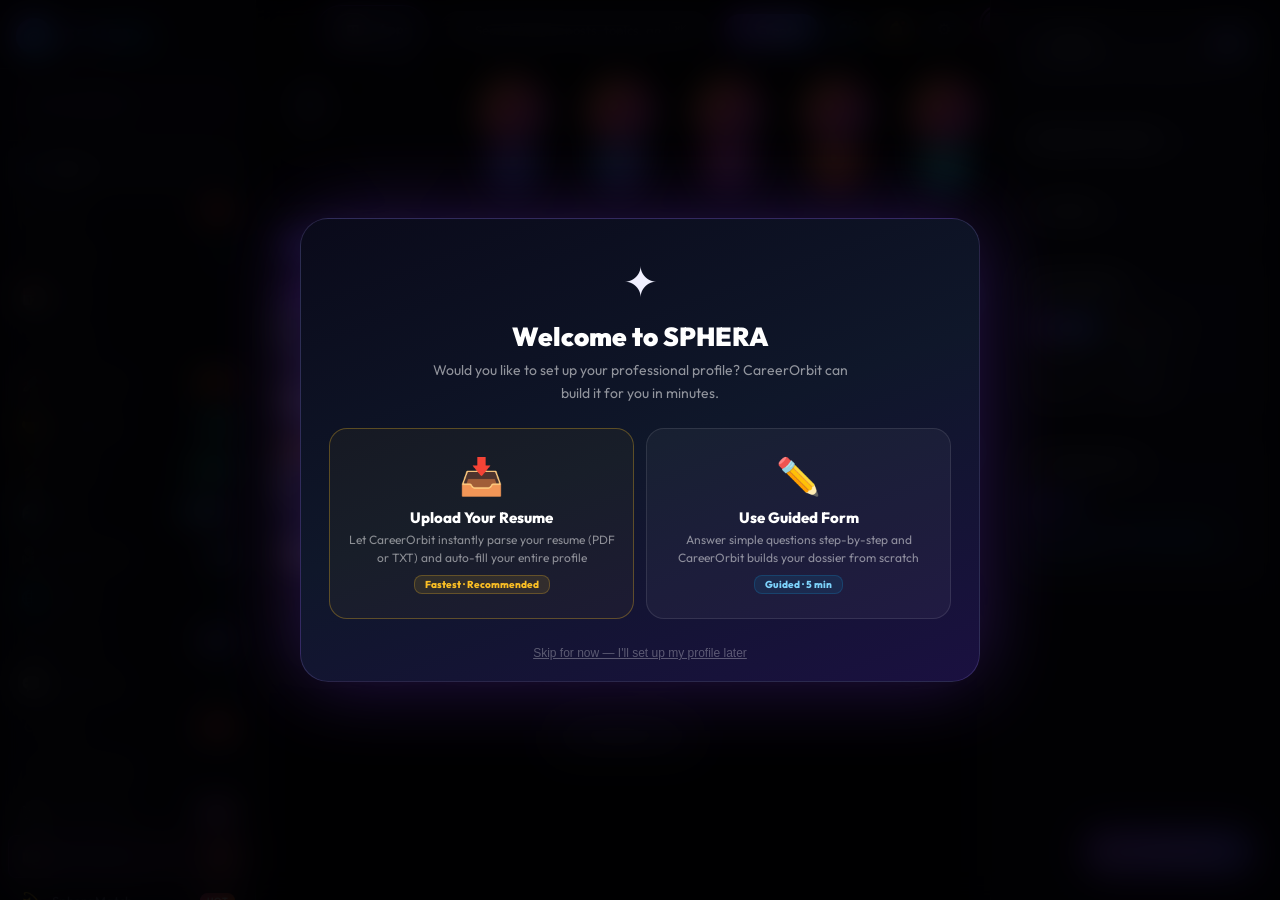
==== commit b44ca3dc: "Polish main platform: clean avatar placeholders, add standalone suite deep-links, verify connections" ====
--- a/index.html
+++ b/index.html
@@ -473,7 +473,7 @@
           <div class="me-menu-wrap" id="meManuWrap">
             <button class="me-btn" id="meBtn" onclick="toggleMeMenu()" title="Your profile & account">
               <div class="me-avatar-ring">
-                <div class="me-avatar" id="meAvatarEl">?</div>
+                <div class="me-avatar" id="meAvatarEl">K</div>
               </div>
               <span class="me-chevron">▾</span>
             </button>
@@ -481,7 +481,7 @@
             <div class="me-dropdown" id="meDropdown">
               <!-- User card at top -->
               <div class="me-card" id="meCard" onclick="openOwnProfile()">
-                <div class="me-card-avatar" id="meCardAvatar">?</div>
+                <div class="me-card-avatar" id="meCardAvatar">K</div>
                 <div class="me-card-info">
                   <div class="me-card-name" id="meCardName">Kwesi Asiedu</div>
                   <div class="me-card-username" id="meCardUsername">@kwesi</div>
@@ -651,6 +651,9 @@
             <button class="nx-transmit-btn" id="nxTransmitOpen">
               ✦ Transmit
             </button>
+            <button class="nx-navitem" onclick="window.open('https://sphera-social.vercel.app','_blank')" style="background:linear-gradient(135deg,rgba(124,58,237,.15),rgba(14,165,233,.15));border:1px solid rgba(124,58,237,.3);margin-top:8px;border-radius:10px">
+              <span class="nx-nav-icon">🌐</span><span>Social Suite ↗</span>
+            </button>
             <div class="nx-user-row" id="nxUserRow">
               <div class="nx-user-av">Y</div>
               <div class="nx-user-info">
@@ -1216,6 +1219,7 @@
           </div>
           <button id="coThemeFloatBtn" class="co-theme-float-btn" onclick="toggleCoThemePopup()"
             title="Switch CareerOrbit theme">🎨</button>
+          <a href="https://careerorbit-standalone.vercel.app" target="_blank" class="co-lp-signal-btn" style="text-decoration:none;display:inline-flex;align-items:center;gap:6px;background:linear-gradient(135deg,#7c3aed,#0ea5e9);color:#fff;font-weight:700">💼 Standalone 44-Tool Suite ↗</a>
           <button class="co-lp-signal-btn" id="openSignalBtn" onclick="toggleOpenSignal()">📡 Open Signal: ON</button>
           <button class="co-lp-alerts-btn" id="orbitAlertsBtn" onclick="showOrbitAlerts()">🔔 Orbit Alerts</button>
           <button class="co-lp-edit" id="editLaunchpad">Edit Signal</button>
@@ -2261,7 +2265,7 @@
             <div class="lu-match-avatars">
               <div class="lu-match-av lu-match-av-you">K</div>
               <div class="lu-match-spark">✦</div>
-              <div class="lu-match-av lu-match-av-them" id="luMatchAvThem">?</div>
+              <div class="lu-match-av lu-match-av-them" id="luMatchAvThem">👤</div>
             </div>
             <button class="lu-match-msg-btn" onclick="luSendMessage()">💬 Send a Message</button>
             <button class="lu-match-continue-btn" onclick="luDismissMatch()">Keep Swiping</button>
@@ -2300,6 +2304,7 @@
             </div>
             <!-- Publish strip -->
             <div class="vs-pub-actions" id="vsPublishStrip" style="padding:8px 14px">
+              <a href="https://sphera-studio.vercel.app" target="_blank" class="vs-pub-btn" style="text-decoration:none;display:inline-flex;align-items:center;gap:6px;background:linear-gradient(135deg,rgba(124,58,237,.3),rgba(236,72,153,.3));border:1px solid rgba(124,58,237,.5);color:#fff">🎬 Standalone Studio ↗</a>
               <span class="vs-pub-label">Publish to:</span>
               <button class="vs-pub-btn vs-pub-sphera" id="vsPubSphera" onclick="vsPublishTo('sphera')">
                 <span>✦</span> SPHERA
@@ -2688,6 +2693,7 @@
             </div>
           </div>
           <div class="mkp-topbar-right">
+            <a href="https://bazaar-standalone.vercel.app" target="_blank" class="mkp-my-orbit-btn" style="text-decoration:none;display:inline-flex;align-items:center;gap:6px;background:linear-gradient(135deg,rgba(124,58,237,.25),rgba(14,165,233,.25));border:1px solid rgba(124,58,237,.45);color:#c4b5fd">🚀 Standalone BAZAAR ↗</a>
             <button class="mkp-my-orbit-btn" id="mkpMyOrbitBtn">📦 My BAZAAR</button>
             <button class="mkp-sell-btn" id="mkpSellBtn">⚡ Sell Now</button>
           </div>
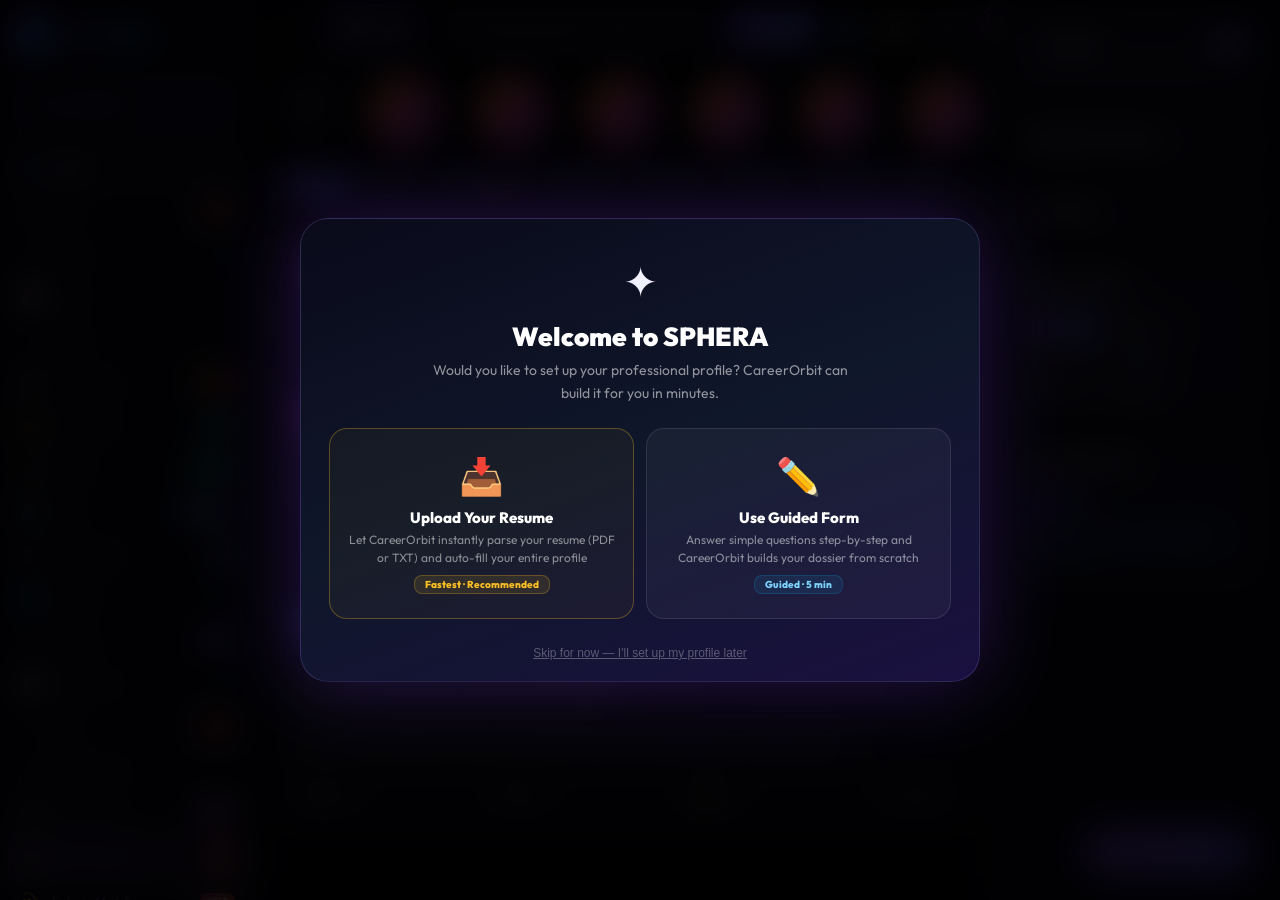
==== commit fa2096c3: "Redesign home feed layout: enterprise card spacing, stories ring tray, interactive feed composer wid" ====
--- a/index.html
+++ b/index.html
@@ -16,7 +16,7 @@
   <link rel="preconnect" href="https://fonts.gstatic.com" crossorigin />
   <link href="https://fonts.googleapis.com/css2?family=Outfit:wght@300;400;500;600;700;800;900&display=swap"
     rel="stylesheet" />
-  <link rel="stylesheet" href="style.css?v=45" />
+  <link rel="stylesheet" href="style.css?v=46" />
   <!-- PDF.js for resume parsing -->
   <script src="https://cdnjs.cloudflare.com/ajax/libs/pdf.js/3.11.174/pdf.min.js"></script>
 </head>
@@ -510,49 +510,43 @@
 
         <!-- Stories bar -->
         <div class="stories-bar" id="storiesBar">
-          <div class="story-add-card" id="addStoryBtn">
+          <div class="story-add-card" id="addStoryBtn" onclick="showToast('📸 Add to your 24h story')">
             <div class="story-plus">+</div>
-            <p class="story-label">Add Story</p>
-          </div>
-          <div class="story-card" data-story="0">
-            <img src="post1.png" class="story-bg" alt="" />
+            <p class="story-label">Your Story</p>
+          </div>
+          <div class="story-card" data-story="0" onclick="showToast('Viewing Kwesi\'s story...')">
             <div class="story-ring story-ring-unseen"></div>
-            <img src="avatar.png" class="story-avatar" alt="" />
+            <div class="story-avatar-grad" style="background:linear-gradient(135deg,#7c3aed,#ec4899)">K</div>
             <p class="story-username">You</p>
           </div>
-          <div class="story-card" data-story="1">
-            <img src="post2.png" class="story-bg" alt="" />
+          <div class="story-card" data-story="1" onclick="showToast('Viewing Alex\'s story...')">
+            <div class="story-ring story-ring-unseen"></div>
+            <div class="story-avatar-grad" style="background:linear-gradient(135deg,#0ea5e9,#6d28d9)">A</div>
+            <p class="story-username">Alex</p>
+          </div>
+          <div class="story-card" data-story="2" onclick="showToast('Viewing Jordan\'s story...')">
+            <div class="story-ring story-ring-unseen"></div>
+            <div class="story-avatar-grad" style="background:linear-gradient(135deg,#10b981,#0ea5e9)">J</div>
+            <p class="story-username">Jordan</p>
+          </div>
+          <div class="story-card" data-story="3" onclick="showToast('Viewing Maya\'s story...')">
             <div class="story-ring"></div>
-            <div class="story-avatar-grad">A</div>
-            <p class="story-username">Alex</p>
-          </div>
-          <div class="story-card" data-story="2">
-            <img src="post3.png" class="story-bg" alt="" />
+            <div class="story-avatar-grad" style="background:linear-gradient(135deg,#db2777,#9333ea)">M</div>
+            <p class="story-username">Maya</p>
+          </div>
+          <div class="story-card" data-story="4" onclick="showToast('Viewing Riley\'s story...')">
             <div class="story-ring"></div>
-            <div class="story-avatar-grad sg2">J</div>
-            <p class="story-username">Jordan</p>
-          </div>
-          <div class="story-card" data-story="3">
-            <img src="post2.png" class="story-bg" alt="" style="filter:hue-rotate(60deg)" />
+            <div class="story-avatar-grad" style="background:linear-gradient(135deg,#d97706,#dc2626)">R</div>
+            <p class="story-username">Riley</p>
+          </div>
+          <div class="story-card" data-story="5" onclick="showToast('Viewing Sam\'s story...')">
             <div class="story-ring"></div>
-            <div class="story-avatar-grad sg3">M</div>
-            <p class="story-username">Maya</p>
-          </div>
-          <div class="story-card" data-story="4">
-            <img src="post1.png" class="story-bg" alt="" style="filter:saturate(2) hue-rotate(180deg)" />
-            <div class="story-ring"></div>
-            <div class="story-avatar-grad sg4">R</div>
-            <p class="story-username">Riley</p>
-          </div>
-          <div class="story-card" data-story="5">
-            <img src="post3.png" class="story-bg" alt="" style="filter:grayscale(0.5)" />
-            <div class="story-ring"></div>
-            <div class="story-avatar-grad sg5">S</div>
+            <div class="story-avatar-grad" style="background:linear-gradient(135deg,#059669,#0ea5e9)">S</div>
             <p class="story-username">Sam</p>
           </div>
         </div>
 
-        <!-- Category pills (CapCut Pro-style) -->
+        <!-- Category pills -->
         <div class="category-bar" id="categoryBar">
           <div class="cat-pills-wrap" id="catPillsWrap">
             <button class="cat-pill active-pill" data-cat="foryou">For You</button>
@@ -573,7 +567,26 @@
           </div>
         </div>
 
-        <!-- Content Grid (CapCut masonry style) -->
+        <!-- Feed Composer Box -->
+        <div style="max-width:680px;margin:18px auto 0;padding:16px 20px;background:rgba(17,17,37,0.92);border:1px solid rgba(255,255,255,0.08);border-radius:16px;backdrop-filter:blur(16px);box-shadow:0 4px 20px rgba(0,0,0,0.3)">
+          <div style="display:flex;gap:12px;align-items:center">
+            <div style="width:42px;height:42px;border-radius:50%;background:linear-gradient(135deg,#7c3aed,#ec4899);color:#fff;font-weight:800;font-size:16px;display:flex;align-items:center;justify-content:center;flex-shrink:0;box-shadow:0 0 12px rgba(124,58,237,0.3)">K</div>
+            <div style="flex:1">
+              <input id="quickPostInput" placeholder="Share an insight, security advisory, or project update…" style="width:100%;background:rgba(255,255,255,0.05);border:1px solid rgba(255,255,255,0.12);color:#fff;border-radius:24px;padding:10px 18px;font-size:13.5px;outline:none;transition:all 0.2s" onfocus="this.style.borderColor='#7c3aed';this.style.background='rgba(255,255,255,0.08)'" onblur="this.style.borderColor='rgba(255,255,255,0.12)';this.style.background='rgba(255,255,255,0.05)'" onkeydown="if(event.key==='Enter')publishQuickPost()"/>
+            </div>
+          </div>
+          <div style="display:flex;align-items:center;justify-content:space-between;margin-top:12px;padding-top:10px;border-top:1px solid rgba(255,255,255,0.06);flex-wrap:wrap;gap:8px">
+            <div style="display:flex;gap:4px">
+              <button onclick="showToast('📷 Image attachment added')" style="background:transparent;border:none;color:rgba(255,255,255,0.65);font-size:12.5px;font-weight:600;padding:6px 10px;border-radius:8px;cursor:pointer;display:inline-flex;align-items:center;gap:5px">📷 Photo</button>
+              <button onclick="showToast('🎥 Video studio clip attached')" style="background:transparent;border:none;color:rgba(255,255,255,0.65);font-size:12.5px;font-weight:600;padding:6px 10px;border-radius:8px;cursor:pointer;display:inline-flex;align-items:center;gap:5px">🎥 Video</button>
+              <button onclick="showToast('💼 Career signal broadcast')" style="background:transparent;border:none;color:rgba(255,255,255,0.65);font-size:12.5px;font-weight:600;padding:6px 10px;border-radius:8px;cursor:pointer;display:inline-flex;align-items:center;gap:5px">💼 Signal</button>
+              <button onclick="quickAIEnhance()" style="background:rgba(124,58,237,0.15);border:1px solid rgba(124,58,237,0.3);color:#c4b5fd;font-size:12px;font-weight:600;padding:6px 12px;border-radius:20px;cursor:pointer;display:inline-flex;align-items:center;gap:5px">✦ AI Draft</button>
+            </div>
+            <button onclick="publishQuickPost()" style="background:linear-gradient(135deg,#7c3aed,#0ea5e9);border:none;color:#fff;border-radius:20px;padding:7px 22px;font-size:13px;font-weight:700;cursor:pointer;box-shadow:0 0 14px rgba(124,58,237,0.35);transition:all 0.2s" onmouseover="this.style.transform='scale(1.03)'" onmouseout="this.style.transform='none'">Transmit</button>
+          </div>
+        </div>
+
+        <!-- Content Grid -->
         <div class="content-grid" id="contentGrid">
           <!-- injected by JS -->
         </div>
--- a/style.css
+++ b/style.css
@@ -226,47 +226,154 @@
 .active-pill{background:var(--grad2);border-color:transparent;color:#fff!important;box-shadow:0 0 14px var(--glow)}
 
 /* ============================================================
-   CONTENT GRID (CapCut-style masonry)
+   CONTENT GRID & POST CARDS (Enterprise Feed Design)
 ============================================================ */
 .content-grid{
-  display:grid;
-  grid-template-columns:repeat(auto-fill,minmax(200px,1fr));
-  gap:8px;padding:16px 20px;
+  max-width: 680px;
+  margin: 0 auto;
+  display: flex;
+  flex-direction: column;
+  gap: 18px;
+  padding: 20px 16px 32px;
 }
 .content-card{
-  position:relative;border-radius:12px;overflow:hidden;
-  cursor:pointer;transition:all 0.3s;
-  background:var(--surface);
-}
-.content-card:hover{transform:translateY(-3px) scale(1.01);box-shadow:0 12px 40px rgba(0,0,0,0.6)}
-.cc-media-wrap{position:relative;overflow:hidden}
-.cc-media-wrap img,.cc-media-wrap video{width:100%;display:block;object-fit:cover;transition:transform 0.4s}
-.content-card:hover .cc-media-wrap img,.content-card:hover .cc-media-wrap video{transform:scale(1.05)}
-.cc-tall .cc-media-wrap img{height:280px}
-.cc-short .cc-media-wrap img{height:180px}
-.cc-video-badge{
-  position:absolute;bottom:6px;right:6px;background:rgba(0,0,0,0.7);
-  border-radius:4px;padding:2px 6px;font-size:10px;font-weight:600;color:#fff;
-}
-.cc-overlay{
-  position:absolute;inset:0;background:linear-gradient(to top,rgba(0,0,0,0.85) 0%,rgba(0,0,0,0) 40%);
-  opacity:0;transition:opacity 0.3s;display:flex;flex-direction:column;justify-content:flex-end;padding:12px;
-}
-.content-card:hover .cc-overlay{opacity:1}
-.cc-play-icon{
-  position:absolute;top:50%;left:50%;transform:translate(-50%,-50%) scale(0);
-  width:48px;height:48px;background:rgba(255,255,255,0.9);border-radius:50%;
-  display:flex;align-items:center;justify-content:center;font-size:18px;
-  transition:transform 0.2s;
-}
-.content-card:hover .cc-play-icon{transform:translate(-50%,-50%) scale(1)}
-.cc-overlay-stats{display:flex;gap:10px;font-size:11px;color:rgba(255,255,255,0.9)}
-.cc-overlay-caption{font-size:12px;font-weight:600;color:#fff;margin-top:4px;overflow:hidden;text-overflow:ellipsis;white-space:nowrap}
-.cc-featured-badge{position:absolute;top:8px;left:8px;background:var(--violet2);color:#fff;border-radius:20px;padding:2px 8px;font-size:9px;font-weight:700}
-.cc-info{padding:10px}
-.cc-username{font-size:12px;font-weight:600;margin-bottom:3px;white-space:nowrap;overflow:hidden;text-overflow:ellipsis}
-.cc-stats-row{display:flex;gap:10px;font-size:11px;color:var(--muted)}
-.cc-stat{display:flex;align-items:center;gap:3px}
+  position: relative;
+  background: rgba(17, 17, 37, 0.92);
+  border: 1px solid rgba(255, 255, 255, 0.08);
+  border-radius: 16px;
+  padding: 18px 20px 14px;
+  backdrop-filter: blur(16px);
+  box-shadow: 0 4px 20px rgba(0, 0, 0, 0.35);
+  transition: transform 0.2s ease, border-color 0.2s ease, box-shadow 0.2s ease;
+}
+.content-card:hover{
+  transform: translateY(-2px);
+  border-color: rgba(124, 58, 237, 0.35);
+  box-shadow: 0 8px 32px rgba(124, 58, 237, 0.15);
+}
+.cc-header{
+  display: flex;
+  align-items: flex-start;
+  gap: 12px;
+  margin-bottom: 12px;
+}
+.cc-avatar{
+  width: 44px;
+  height: 44px;
+  border-radius: 50%;
+  font-weight: 800;
+  font-size: 17px;
+  display: flex;
+  align-items: center;
+  justify-content: center;
+  color: #fff;
+  flex-shrink: 0;
+  box-shadow: 0 0 12px rgba(124, 58, 237, 0.25);
+  border: 2px solid rgba(255, 255, 255, 0.12);
+}
+.cc-meta{
+  display: flex;
+  flex-direction: column;
+  gap: 2px;
+  flex: 1;
+  min-width: 0;
+}
+.cc-author-row{
+  display: flex;
+  align-items: center;
+  gap: 8px;
+  flex-wrap: wrap;
+}
+.cc-name{
+  font-size: 15px;
+  font-weight: 700;
+  color: #f8fafc;
+  letter-spacing: -0.2px;
+}
+.cc-badge-verified{
+  background: rgba(14, 165, 233, 0.15);
+  border: 1px solid rgba(14, 165, 233, 0.35);
+  color: #38bdf8;
+  border-radius: 12px;
+  font-size: 9.5px;
+  font-weight: 700;
+  padding: 1px 6px;
+}
+.cc-channel-tag{
+  background: rgba(124, 58, 237, 0.12);
+  border: 1px solid rgba(124, 58, 237, 0.3);
+  color: #c4b5fd;
+  border-radius: 12px;
+  font-size: 10px;
+  font-weight: 600;
+  padding: 1px 8px;
+  margin-left: auto;
+}
+.cc-handle{
+  font-size: 12.5px;
+  color: rgba(255, 255, 255, 0.45);
+  margin-top: 1px;
+}
+.cc-more{
+  background: transparent;
+  border: none;
+  color: rgba(255, 255, 255, 0.4);
+  font-size: 18px;
+  cursor: pointer;
+  padding: 4px;
+  border-radius: 6px;
+  transition: all 0.15s;
+}
+.cc-more:hover{
+  color: #fff;
+  background: rgba(255, 255, 255, 0.08);
+}
+.cc-body{
+  font-size: 14.5px;
+  line-height: 1.65;
+  color: rgba(255, 255, 255, 0.88);
+  margin-bottom: 14px;
+  word-break: break-word;
+}
+.cc-body .hashtag{
+  color: #a78bfa;
+  font-weight: 600;
+  text-decoration: none;
+}
+.cc-body .hashtag:hover{
+  text-decoration: underline;
+}
+.cc-actions{
+  display: flex;
+  align-items: center;
+  justify-content: space-between;
+  padding-top: 12px;
+  border-top: 1px solid rgba(255, 255, 255, 0.06);
+}
+.cc-action{
+  background: transparent;
+  border: none;
+  color: rgba(255, 255, 255, 0.55);
+  font-size: 12.5px;
+  font-weight: 600;
+  cursor: pointer;
+  display: inline-flex;
+  align-items: center;
+  gap: 6px;
+  padding: 6px 12px;
+  border-radius: 20px;
+  transition: all 0.2s ease;
+}
+.cc-action:hover{
+  background: rgba(255, 255, 255, 0.08);
+  color: #fff;
+}
+.cc-action.liked{
+  color: #f43f5e;
+}
+.cc-action.reposted{
+  color: #10b981;
+}
 .load-more-wrap{text-align:center;padding:20px}
 .load-more-btn{padding:10px 32px;background:var(--surface);border:1px solid var(--border);border-radius:20px;color:var(--muted);font-family:'Outfit',sans-serif;font-size:13px;font-weight:600;cursor:pointer;transition:all 0.2s}
 .load-more-btn:hover{border-color:var(--violet2);color:var(--text)}
